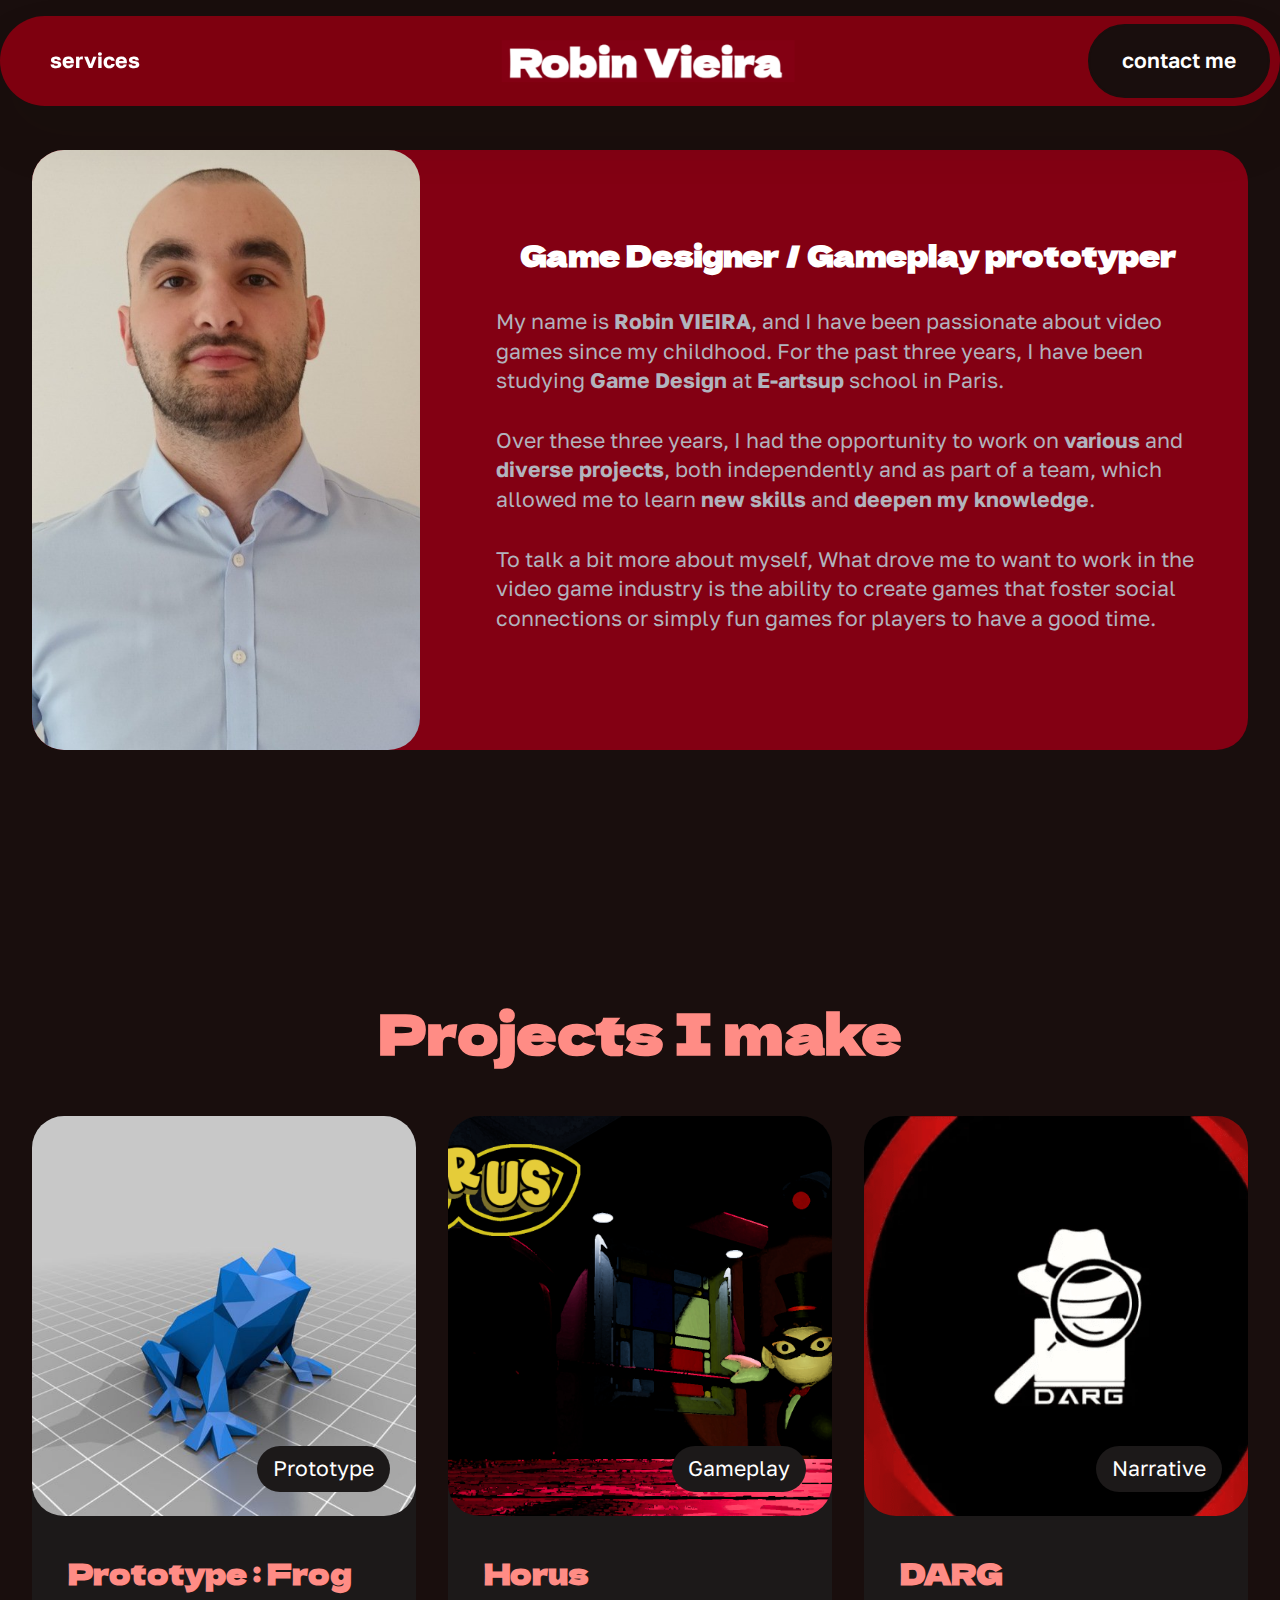
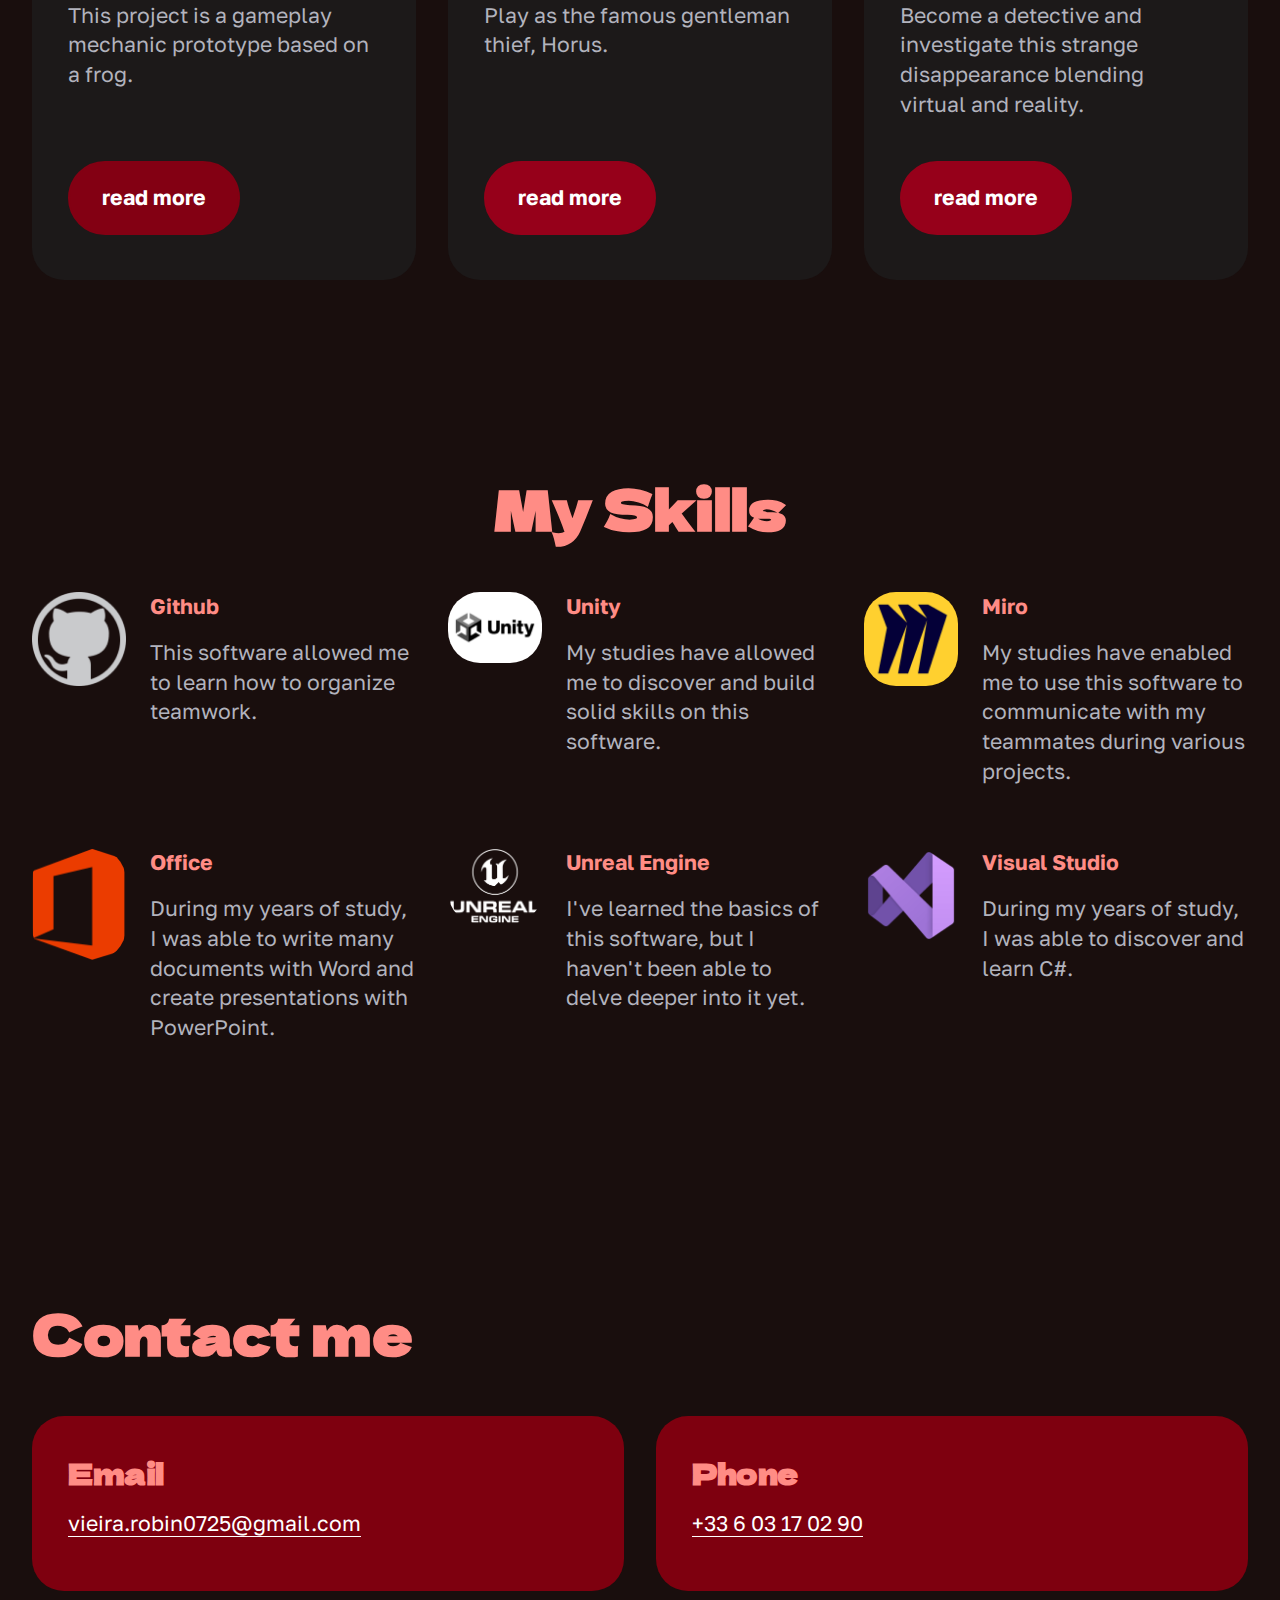
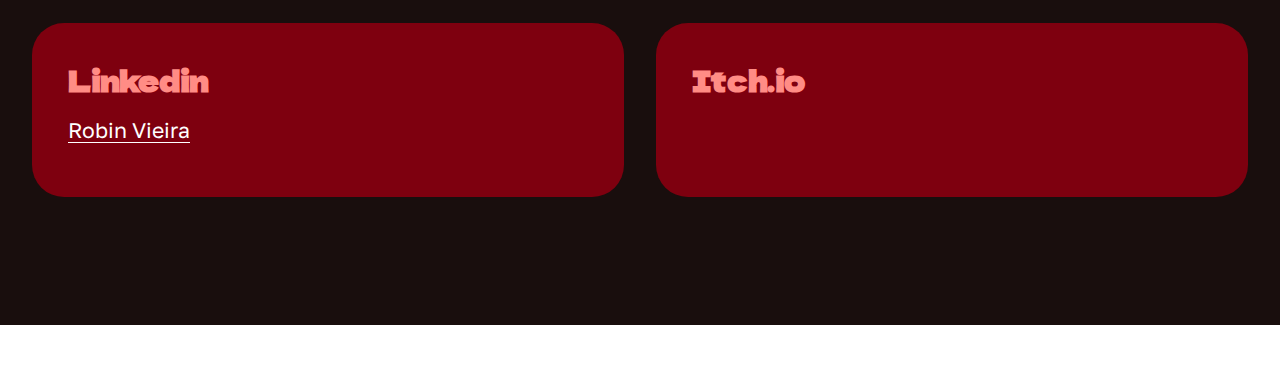
==== index.html @ d8c0b1c7 "PortFolio" ====
<!DOCTYPE html>
<html  >
<head>
  <!-- Site made with Mobirise Website Builder v5.9.17, https://mobirise.com -->
  <meta charset="UTF-8">
  <meta http-equiv="X-UA-Compatible" content="IE=edge">
  <meta name="generator" content="Mobirise v5.9.17, mobirise.com">
  <meta name="viewport" content="width=device-width, initial-scale=1, minimum-scale=1">
  <link rel="shortcut icon" href="assets/images/image-380x54.png" type="image/x-icon">
  <meta name="description" content="">
  
  
  <title>Home</title>
  <link rel="stylesheet" href="assets/web/assets/mobirise-icons2/mobirise2.css">
  <link rel="stylesheet" href="assets/bootstrap/css/bootstrap.min.css">
  <link rel="stylesheet" href="assets/bootstrap/css/bootstrap-grid.min.css">
  <link rel="stylesheet" href="assets/bootstrap/css/bootstrap-reboot.min.css">
  <link rel="stylesheet" href="assets/dropdown/css/style.css">
  <link rel="stylesheet" href="assets/theme/css/style.css">
  <link rel="preload" href="https://fonts.googleapis.com/css?family=Dela+Gothic+One:400&display=swap" as="style" onload="this.onload=null;this.rel='stylesheet'">
  <noscript><link rel="stylesheet" href="https://fonts.googleapis.com/css?family=Dela+Gothic+One:400&display=swap"></noscript>
  <link rel="preload" href="https://fonts.googleapis.com/css?family=Golos+Text:400,500,600,700,800,900&display=swap" as="style" onload="this.onload=null;this.rel='stylesheet'">
  <noscript><link rel="stylesheet" href="https://fonts.googleapis.com/css?family=Golos+Text:400,500,600,700,800,900&display=swap"></noscript>
  <link rel="preload" as="style" href="assets/mobirise/css/mbr-additional.css?v=fHDubd"><link rel="stylesheet" href="assets/mobirise/css/mbr-additional.css?v=fHDubd" type="text/css">

  
  
  
</head>
<body>
  
  <section data-bs-version="5.1" class="menu menu3 cid-tHeG7yune1" once="menu" id="menu03-2">
	

	<nav class="navbar navbar-dropdown navbar-fixed-top navbar-expand-lg">
		<div class="container">
			<div class="navbar-brand">
				<span class="navbar-logo">
					<a href="#">
						<img src="assets/images/image-380x54.png" alt="Mobirise Website Builder" style="height: 2.6rem;">
					</a>
				</span>
				
			</div>
			<button class="navbar-toggler" type="button" data-toggle="collapse" data-bs-toggle="collapse" data-target="#navbarSupportedContent" data-bs-target="#navbarSupportedContent" aria-controls="navbarNavAltMarkup" aria-expanded="false" aria-label="Toggle navigation">
				<div class="hamburger">
					<span></span>
					<span></span>
					<span></span>
					<span></span>
				</div>
			</button>
			<div class="collapse navbar-collapse" id="navbarSupportedContent">
				<ul class="navbar-nav nav-dropdown" data-app-modern-menu="true"><li class="nav-item">
						<a class="nav-link link show text-primary display-4" href="index.html#features01-0" aria-expanded="false"><strong>services</strong></a>
					</li></ul>
				
				<div class="navbar-buttons mbr-section-btn"><a class="btn btn-success display-4" href="index.html#contacts01-5">contact me</a></div>
			</div>
		</div>
	</nav>
</section>

<section data-bs-version="5.1" class="article05 cid-tIsj2q7oBw mbr-fullscreen" id="article05-1">
  

  
  

  <div class="container-fluid">
    <div class="row justify-content-center align-items-center">
      <div class="col-12">
        <div class="card-wrapper">
          <div class="row">
            <div class="col-12 col-md-12 col-lg-4 image-wrapper">
              <img class="w-100" src="assets/images/1682615496988.jpg" alt="Mobirise Website Builder">
            </div>
            <div class="col-12 col-lg col-md-12">
              <div class="text-wrapper align-left">
                <h1 class="mbr-section-title mbr-fonts-style mb-4 display-5"><strong>Game Designer / Gameplay prototyper</strong><br></h1>
                <p class="mbr-text mbr-fonts-style mb-4 display-7">My name is <strong>Robin VIEIRA</strong>, and I have been passionate about video games since my childhood. For the past three years, I have been studying <strong>Game Design</strong> at <strong>E-artsup</strong> school in Paris.<br><br>Over these three years, I had the opportunity to work on <strong>various</strong> and <strong>diverse projects</strong>, both independently and as part of a team, which allowed me to learn <strong>new skills</strong> and <strong>deepen my knowledge</strong>.<br><br>To talk a bit more about myself, What drove me to want to work in the video game industry is the ability to create games that foster social connections or simply fun games for players to have a good time.<br></p>
                
              </div>
            </div>
          </div>
        </div>
      </div>
    </div>
  </div>
</section>

<section data-bs-version="5.1" class="features1 cid-tIsi3HZcCy" id="features01-0">
  

  
  
  <div class="container-fluid">
    <div class="row justify-content-center mb-5">
      <div class="col-12">
        <h3 class="mbr-section-title mbr-fonts-style align-center mb-0 display-2"><strong>Projects I make</strong></h3>
        
      </div>
    </div>
    <div class="row justify-content-center">
      <div class="col-sm-6 col-md-12 mb-3 mb-lg-0 col-lg-4">
        <div class="card-wrap card1">
          <div class="image-wrap">
            <img src="assets/images/4f19ac04771ecd7234a8099c7e7c4921.jpg" alt="Mobirise Website Builder">
            <div class="social-row display-7">
              <div class="soc-item tag1">
                <span class="tag1 mbr-fonts-style display-7">
                  Prototype</span>
              </div>
            </div>
          </div>
          <div class="content-wrap">
            <h5 class="mbr-card-title card-title1 mbr-fonts-style align-left mb-2 display-5"><strong>Prototype : Frog</strong></h5>
            
            <p class="card-text1 mbr-fonts-style align-left mb-3 display-7">This project is a gameplay mechanic prototype based on a frog.</p>
            <div class="mbr-section-btn align-left content-footer"><a class="btn article-btn btn-warning display-7" href="page2.html"><strong>read more</strong></a></div>
          </div>
        </div>
      </div>

      <div class="col-sm-6 col-md-12 mb-3 mb-lg-0 col-lg-4">
        <div class="card-wrap card2">
          <div class="image-wrap">
            <img src="assets/images/menu-final.png" alt="Mobirise Website Builder">
            <div class="social-row display-7">
              <div class="soc-item tag2">
                <span class="tag2 mbr-fonts-style display-7">
                  Gameplay</span>
              </div>
            </div>
          </div>
          <div class="content-wrap">
            <h5 class="mbr-card-title card-title2 mbr-fonts-style align-left mb-2 display-5"><strong>Horus</strong></h5>
            
            <p class="card-text2 mbr-fonts-style align-left mb-3 display-7">Play as the famous gentleman thief, Horus.<br>
            </p>
            <div class="mbr-section-btn btn-section align-left content-footer"><a class="btn article-btn btn-secondary display-7" href="page1.html"><strong>read more</strong></a></div>
          </div>
        </div>
      </div>
      <div class="col-sm-6 col-md-12 mb-3 mb-lg-0 col-lg-4">
        <div class="card-wrap card3">
          <div class="image-wrap">
            <img src="assets/images/image-2024-03-5.png" alt="Mobirise Website Builder">
            <div class="social-row display-7">
              <div class="soc-item tag3">
                <span class="tag3 mbr-fonts-style display-7">Narrative</span>
              </div>
            </div>
          </div>
          <div class="content-wrap">
            <h5 class="mbr-card-title card-title3 mbr-fonts-style align-left mb-2 display-5"><strong>DARG</strong></h5>
            
            <p class="card-text3 mbr-fonts-style align-left mb-3 display-7">Become a detective and investigate this strange disappearance blending virtual and reality.</p>
            <div class="mbr-section-btn btn-section align-left content-footer"><a class="btn article-btn btn-secondary display-7" href="page3.html"><strong>read more</strong></a></div>
          </div>
        </div>
      </div>

      
    </div>
  </div>
</section>

<section data-bs-version="5.1" class="features15 cid-u9IUnxAexH" id="features015-h">
	

	
	
	<div class="container">
		<div class="row justify-content-center">
			<div class="col-12 content-head">
				<div class="mbr-section-head mb-5">
					<h4 class="mbr-section-title mbr-fonts-style align-center mb-0 display-2">
						<strong>My Skills</strong></h4>
					
				</div>
			</div>
		</div>
		<div class="row">
			<div class="item features-without-image col-12 col-lg-4 active">
				<div class="item-wrapper">
					<div class="img-wrapper">
						<img src="assets/images/pngimg.com-github-png63-192x192.png" alt="Mobirise Website Builder" data-bs-slide-to="7" data-slide-to="7">
					</div>
					<div class="card-box">
						<h4 class="card-title mbr-fonts-style mb-0 display-7">
							<strong>Github</strong></h4>
						<h5 class="card-text mbr-fonts-style mt-3 display-7">This software allowed me to learn how to organize teamwork.<div>
</div><div>
</div><div>
</div><div>
</div><div>
</div><div><br></div></h5>
					</div>
				</div>
			</div><div class="item features-without-image col-12 col-lg-4">
				<div class="item-wrapper">
					<div class="img-wrapper">
						<img src="assets/images/unity-new-20212110-192x144.jpg" alt="Mobirise Website Builder" data-slide-to="0" data-bs-slide-to="0">
					</div>
					<div class="card-box">
						<h4 class="card-title mbr-fonts-style mb-0 display-7">
							<strong>Unity</strong></h4>
						<h5 class="card-text mbr-fonts-style mt-3 display-7">
							<div>My studies have allowed me to discover and build solid skills on this software.</div>
						</h5>
					</div>
				</div>
			</div>
			<div class="item features-without-image col-12 col-lg-4">
				<div class="item-wrapper">
					<div class="img-wrapper">
						<img src="assets/images/png-transparent-miro-hd-logo-thumbnail-192x192.png" alt="Mobirise Website Builder" data-slide-to="1" data-bs-slide-to="1">
					</div>
					<div class="card-box">
						<h4 class="card-title mbr-fonts-style mb-0 display-7">
							<strong>Miro</strong></h4>
						<h5 class="card-text mbr-fonts-style mt-3 display-7">My studies have enabled me to use this software to communicate with my teammates during various projects.<div>
</div><div>
</div><div>
</div><div>
</div><div>
</div><div><br></div></h5>
					</div>
				</div>
			</div>
			<div class="item features-without-image col-12 col-lg-4">
				<div class="item-wrapper">
					<div class="img-wrapper">
						<img src="assets/images/microsoft-office-logo-20132019-192x228.png" alt="Mobirise Website Builder" data-bs-slide-to="2" data-slide-to="2">
					</div>
					<div class="card-box">
						<h4 class="card-title mbr-fonts-style mb-0 display-7"><strong>Office</strong></h4>
						<h5 class="card-text mbr-fonts-style mt-3 display-7">During my years of study, I was able to write many documents with Word and create presentations with PowerPoint.<div>
</div><div>
</div><div>
</div><div>
</div><div>
</div><div><br></div></h5>
					</div>
				</div>
			</div>
			<div class="item features-without-image col-12 col-lg-4">
				<div class="item-wrapper">
					<div class="img-wrapper">
						<img src="assets/images/ue-logo-stacked-unreal-engine-w-677x545-fac11de0943f-192x155.png" alt="Mobirise Website Builder" data-slide-to="3" data-bs-slide-to="3">
					</div>
					<div class="card-box">
						<h4 class="card-title mbr-fonts-style mb-0 display-7">
							<strong>Unreal Engine</strong></h4>
						<h5 class="card-text mbr-fonts-style mt-3 display-7">I've learned the basics of this software, but I haven't been able to delve deeper into it yet.<div>
</div><div>
</div><div>
</div><div>
</div><div>
</div><div><br></div></h5>
					</div>
				</div>
			</div>
			
			

			<div class="item features-without-image col-12 col-lg-4">
				<div class="item-wrapper">
					<div class="img-wrapper">
						<img src="assets/images/visual-studio-icon-2022.svg-192x192.png" alt="Mobirise Website Builder" data-bs-slide-to="5" data-slide-to="5">
					</div>
					<div class="card-box">
						<h4 class="card-title mbr-fonts-style mb-0 display-7">
							<strong>Visual Studio</strong></h4>
						<h5 class="card-text mbr-fonts-style mt-3 display-7">During my years of study, I was able to discover and learn C#.<div>
</div><div>
</div><div>
</div><div>
</div><div>
</div><div><br></div></h5>
					</div>
				</div>
			</div>
			
			
		</div>
	</div>
</section>

<section data-bs-version="5.1" class="contacts01 cid-tIsl0U2P9c" id="contacts01-5">
    

    
    
    <div class="container">
        <div class="mbr-section-head mb-5">
            <h3 class="mbr-section-title mbr-fonts-style align-center mb-0 display-2"><strong>Contact me&nbsp;</strong></h3>
            
        </div>
        <div class="row">
            <div class="item features-without-image col-12 col-md-6 active">
                <div class="item-wrapper">
                    <div class="text-wrapper">
                        <h6 class="card-title mbr-fonts-style mb-3 display-5">
                            <strong>Email</strong>
                        </h6>
                        <p class="mbr-text mbr-fonts-style display-7"><a href="mailto:vieira.robin0725@gmail.com" class="text-primary">vieira.robin0725@gmail.com</a></p>
                    </div>
                </div>
            </div><div class="item features-without-image col-12 col-md-6">
                <div class="item-wrapper">
                    <div class="text-wrapper">
                        <h6 class="card-title mbr-fonts-style mb-3 display-5">
                            <strong>Phone</strong>
                        </h6>
                        <p class="mbr-text mbr-fonts-style display-7"><a href="tel:+33603170290" class="text-primary">+33 6 03 17 02 90</a></p>
                    </div>
                </div>
            </div>
            
            <div class="item features-without-image col-12 col-md-6">
                <div class="item-wrapper">
                    <div class="text-wrapper">
                        <h6 class="card-title mbr-fonts-style mb-3 display-5"><strong>Linkedin</strong></h6>
                        <p class="mbr-text mbr-fonts-style display-7"><a href="https://www.linkedin.com/in/robin-vieira-a2a3b5274/" class="text-primary" target="_blank">Robin Vieira</a></p>
                    </div>
                </div>
            </div>
            <div class="item features-without-image col-12 col-md-6">
                <div class="item-wrapper">
                    <div class="text-wrapper">
                        <h6 class="card-title mbr-fonts-style mb-3 display-5">
                            <strong>Itch.io</strong></h6>
                        <p class="mbr-text mbr-fonts-style display-7"></p>
                    </div>
                </div>
            </div>
        </div>
    </div>
</section><section class="display-7" style="padding: 0;align-items: center;justify-content: center;flex-wrap: wrap;    align-content: center;display: flex;position: relative;height: 4rem;"><a href="https://mobiri.se/3183022" style="flex: 1 1;height: 4rem;position: absolute;width: 100%;z-index: 1;"><img alt="" style="height: 4rem;" src="[data-uri]"></a><p style="margin: 0;text-align: center;" class="display-7">&#8204;</p><a style="z-index:1" href="https://mobirise.com/builder/ai-website-builder.html">AI Website Software</a></section><script src="assets/bootstrap/js/bootstrap.bundle.min.js"></script>  <script src="assets/smoothscroll/smooth-scroll.js"></script>  <script src="assets/ytplayer/index.js"></script>  <script src="assets/dropdown/js/navbar-dropdown.js"></script>  <script src="assets/theme/js/script.js"></script>  
  
  
</body>
</html>
---- assets/web/assets/mobirise-icons2/mobirise2.css ----
@font-face {
  font-family: 'Moririse2';
  font-display: swap;
  src:  url('mobirise2.eot?f2bix4');
  src:  url('mobirise2.eot?f2bix4#iefix') format('embedded-opentype'),
    url('mobirise2.ttf?f2bix4') format('truetype'),
    url('mobirise2.woff?f2bix4') format('woff'),
    url('mobirise2.svg?f2bix4#mobirise2') format('svg');
  font-weight: normal;
  font-style: normal;
}

[class^="mobi-"], [class*=" mobi-"] {
  /* use !important to prevent issues with browser extensions that change fonts */
  font-family: 'Moririse2' !important;
  speak: none;
  font-style: normal;
  font-weight: normal;
  font-variant: normal;
  text-transform: none;
  line-height: 1;

  /* Better Font Rendering =========== */
  -webkit-font-smoothing: antialiased;
  -moz-osx-font-smoothing: grayscale;
}

.mobi-mbri-add-submenu:before {
  content: "\e900";
}
.mobi-mbri-alert:before {
  content: "\e901";
}
.mobi-mbri-align-center:before {
  content: "\e902";
}
.mobi-mbri-align-justify:before {
  content: "\e903";
}
.mobi-mbri-align-left:before {
  content: "\e904";
}
.mobi-mbri-align-right:before {
  content: "\e905";
}
.mobi-mbri-android:before {
  content: "\e906";
}
.mobi-mbri-apple:before {
  content: "\e907";
}
.mobi-mbri-arrow-down:before {
  content: "\e908";
}
.mobi-mbri-arrow-next:before {
  content: "\e909";
}
.mobi-mbri-arrow-prev:before {
  content: "\e90a";
}
.mobi-mbri-arrow-up:before {
  content: "\e90b";
}
.mobi-mbri-bold:before {
  content: "\e90c";
}
.mobi-mbri-bookmark:before {
  content: "\e90d";
}
.mobi-mbri-bootstrap:before {
  content: "\e90e";
}
.mobi-mbri-briefcase:before {
  content: "\e90f";
}
.mobi-mbri-browse:before {
  content: "\e910";
}
.mobi-mbri-bulleted-list:before {
  content: "\e911";
}
.mobi-mbri-calendar:before {
  content: "\e912";
}
.mobi-mbri-camera:before {
  content: "\e913";
}
.mobi-mbri-cart-add:before {
  content: "\e914";
}
.mobi-mbri-cart-full:before {
  content: "\e915";
}
.mobi-mbri-cash:before {
  content: "\e916";
}
.mobi-mbri-change-style:before {
  content: "\e917";
}
.mobi-mbri-chat:before {
  content: "\e918";
}
.mobi-mbri-clock:before {
  content: "\e919";
}
.mobi-mbri-close:before {
  content: "\e91a";
}
.mobi-mbri-cloud:before {
  content: "\e91b";
}
.mobi-mbri-code:before {
  content: "\e91c";
}
.mobi-mbri-contact-form:before {
  content: "\e91d";
}
.mobi-mbri-credit-card:before {
  content: "\e91e";
}
.mobi-mbri-cursor-click:before {
  content: "\e91f";
}
.mobi-mbri-cust-feedback:before {
  content: "\e920";
}
.mobi-mbri-database:before {
  content: "\e921";
}
.mobi-mbri-delivery:before {
  content: "\e922";
}
.mobi-mbri-desktop:before {
  content: "\e923";
}
.mobi-mbri-devices:before {
  content: "\e924";
}
.mobi-mbri-down:before {
  content: "\e925";
}
.mobi-mbri-download-2:before {
  content: "\e926";
}
.mobi-mbri-download:before {
  content: "\e927";
}
.mobi-mbri-drag-n-drop-2:before {
  content: "\e928";
}
.mobi-mbri-drag-n-drop:before {
  content: "\e929";
}
.mobi-mbri-edit-2:before {
  content: "\e92a";
}
.mobi-mbri-edit:before {
  content: "\e92b";
}
.mobi-mbri-error:before {
  content: "\e92c";
}
.mobi-mbri-extension:before {
  content: "\e92d";
}
.mobi-mbri-features:before {
  content: "\e92e";
}
.mobi-mbri-file:before {
  content: "\e92f";
}
.mobi-mbri-flag:before {
  content: "\e930";
}
.mobi-mbri-folder:before {
  content: "\e931";
}
.mobi-mbri-gift:before {
  content: "\e932";
}
.mobi-mbri-github:before {
  content: "\e933";
}
.mobi-mbri-globe-2:before {
  content: "\e934";
}
.mobi-mbri-globe:before {
  content: "\e935";
}
.mobi-mbri-growing-chart:before {
  content: "\e936";
}
.mobi-mbri-hearth:before {
  content: "\e937";
}
.mobi-mbri-help:before {
  content: "\e938";
}
.mobi-mbri-home:before {
  content: "\e939";
}
.mobi-mbri-hot-cup:before {
  content: "\e93a";
}
.mobi-mbri-idea:before {
  content: "\e93b";
}
.mobi-mbri-image-gallery:before {
  content: "\e93c";
}
.mobi-mbri-image-slider:before {
  content: "\e93d";
}
.mobi-mbri-info:before {
  content: "\e93e";
}
.mobi-mbri-italic:before {
  content: "\e93f";
}
.mobi-mbri-key:before {
  content: "\e940";
}
.mobi-mbri-laptop:before {
  content: "\e941";
}
.mobi-mbri-layers:before {
  content: "\e942";
}
.mobi-mbri-left-right:before {
  content: "\e943";
}
.mobi-mbri-left:before {
  content: "\e944";
}
.mobi-mbri-letter:before {
  content: "\e945";
}
.mobi-mbri-like:before {
  content: "\e946";
}
.mobi-mbri-link:before {
  content: "\e947";
}
.mobi-mbri-lock:before {
  content: "\e948";
}
.mobi-mbri-login:before {
  content: "\e949";
}
.mobi-mbri-logout:before {
  content: "\e94a";
}
.mobi-mbri-magic-stick:before {
  content: "\e94b";
}
.mobi-mbri-map-pin:before {
  content: "\e94c";
}
.mobi-mbri-menu:before {
  content: "\e94d";
}
.mobi-mbri-mobile-2:before {
  content: "\e94e";
}
.mobi-mbri-mobile-horizontal:before {
  content: "\e94f";
}
.mobi-mbri-mobile:before {
  content: "\e950";
}
.mobi-mbri-mobirise:before {
  content: "\e951";
}
.mobi-mbri-more-horizontal:before {
  content: "\e952";
}
.mobi-mbri-more-vertical:before {
  content: "\e953";
}
.mobi-mbri-music:before {
  content: "\e954";
}
.mobi-mbri-new-file:before {
  content: "\e955";
}
.mobi-mbri-numbered-list:before {
  content: "\e956";
}
.mobi-mbri-opened-folder:before {
  content: "\e957";
}
.mobi-mbri-pages:before {
  content: "\e958";
}
.mobi-mbri-paper-plane:before {
  content: "\e959";
}
.mobi-mbri-paperclip:before {
  content: "\e95a";
}
.mobi-mbri-phone:before {
  content: "\e95b";
}
.mobi-mbri-photo:before {
  content: "\e95c";
}
.mobi-mbri-photos:before {
  content: "\e95d";
}
.mobi-mbri-pin:before {
  content: "\e95e";
}
.mobi-mbri-play:before {
  content: "\e95f";
}
.mobi-mbri-plus:before {
  content: "\e960";
}
.mobi-mbri-preview:before {
  content: "\e961";
}
.mobi-mbri-print:before {
  content: "\e962";
}
.mobi-mbri-protect:before {
  content: "\e963";
}
.mobi-mbri-question:before {
  content: "\e964";
}
.mobi-mbri-quote-left:before {
  content: "\e965";
}
.mobi-mbri-quote-right:before {
  content: "\e966";
}
.mobi-mbri-redo:before {
  content: "\e967";
}
.mobi-mbri-refresh:before {
  content: "\e968";
}
.mobi-mbri-responsive-2:before {
  content: "\e969";
}
.mobi-mbri-responsive:before {
  content: "\e96a";
}
.mobi-mbri-right:before {
  content: "\e96b";
}
.mobi-mbri-rocket:before {
  content: "\e96c";
}
.mobi-mbri-sad-face:before {
  content: "\e96d";
}
.mobi-mbri-sale:before {
  content: "\e96e";
}
.mobi-mbri-save:before {
  content: "\e96f";
}
.mobi-mbri-search:before {
  content: "\e970";
}
.mobi-mbri-setting-2:before {
  content: "\e971";
}
.mobi-mbri-setting-3:before {
  content: "\e972";
}
.mobi-mbri-setting:before {
  content: "\e973";
}
.mobi-mbri-share:before {
  content: "\e974";
}
.mobi-mbri-shopping-bag:before {
  content: "\e975";
}
.mobi-mbri-shopping-basket:before {
  content: "\e976";
}
.mobi-mbri-shopping-cart:before {
  content: "\e977";
}
.mobi-mbri-sites:before {
  content: "\e978";
}
.mobi-mbri-smile-face:before {
  content: "\e979";
}
.mobi-mbri-speed:before {
  content: "\e97a";
}
.mobi-mbri-star:before {
  content: "\e97b";
}
.mobi-mbri-success:before {
  content: "\e97c";
}
.mobi-mbri-sun:before {
  content: "\e97d";
}
.mobi-mbri-sun2:before {
  content: "\e97e";
}
.mobi-mbri-tablet-vertical:before {
  content: "\e97f";
}
.mobi-mbri-tablet:before {
  content: "\e980";
}
.mobi-mbri-target:before {
  content: "\e981";
}
.mobi-mbri-timer:before {
  content: "\e982";
}
.mobi-mbri-to-ftp:before {
  content: "\e983";
}
.mobi-mbri-to-local-drive:before {
  content: "\e984";
}
.mobi-mbri-touch-swipe:before {
  content: "\e985";
}
.mobi-mbri-touch:before {
  content: "\e986";
}
.mobi-mbri-trash:before {
  content: "\e987";
}
.mobi-mbri-underline:before {
  content: "\e988";
}
.mobi-mbri-undo:before {
  content: "\e989";
}
.mobi-mbri-unlink:before {
  content: "\e98a";
}
.mobi-mbri-unlock:before {
  content: "\e98b";
}
.mobi-mbri-up-down:before {
  content: "\e98c";
}
.mobi-mbri-up:before {
  content: "\e98d";
}
.mobi-mbri-update:before {
  content: "\e98e";
}
.mobi-mbri-upload-2:before {
  content: "\e98f";
}
.mobi-mbri-upload:before {
  content: "\e990";
}
.mobi-mbri-user-2:before {
  content: "\e991";
}
.mobi-mbri-user:before {
  content: "\e992";
}
.mobi-mbri-users:before {
  content: "\e993";
}
.mobi-mbri-video-play:before {
  content: "\e994";
}
.mobi-mbri-video:before {
  content: "\e995";
}
.mobi-mbri-watch:before {
  content: "\e996";
}
.mobi-mbri-website-theme-2:before {
  content: "\e997";
}
.mobi-mbri-website-theme:before {
  content: "\e998";
}
.mobi-mbri-wifi:before {
  content: "\e999";
}
.mobi-mbri-windows:before {
  content: "\e99a";
}
.mobi-mbri-zoom-in:before {
  content: "\e99b";
}
.mobi-mbri-zoom-out:before {
  content: "\e99c";
}
---- assets/dropdown/css/style.css ----
.navbar-dropdown {
  left: 0;
  padding: 0;
  position: absolute;
  right: 0;
  top: 0;
  transition: all 0.45s ease;
  z-index: 1030;
  background: #282828; }
  .navbar-dropdown .navbar-logo {
    margin-right: 0.8rem;
    transition: margin 0.3s ease-in-out;
    vertical-align: middle; }
    .navbar-dropdown .navbar-logo img {
      height: 3.125rem;
      transition: all 0.3s ease-in-out; }
    .navbar-dropdown .navbar-logo.mbr-iconfont {
      font-size: 3.125rem;
      line-height: 3.125rem; }
  .navbar-dropdown .navbar-caption {
    font-weight: 700;
    white-space: normal;
    vertical-align: -4px;
    line-height: 3.125rem !important; }
    .navbar-dropdown .navbar-caption, .navbar-dropdown .navbar-caption:hover {
      color: inherit;
      text-decoration: none; }
  .navbar-dropdown .mbr-iconfont + .navbar-caption {
    vertical-align: -1px; }
  .navbar-dropdown.navbar-fixed-top {
    position: fixed; }
  .navbar-dropdown .navbar-brand span {
    vertical-align: -4px; }
  .navbar-dropdown.bg-color.transparent {
    background: none; }
  .navbar-dropdown.navbar-short .navbar-brand {
    padding: 0.625rem 0; }
    .navbar-dropdown.navbar-short .navbar-brand span {
      vertical-align: -1px; }
  .navbar-dropdown.navbar-short .navbar-caption {
    line-height: 2.375rem !important;
    vertical-align: -2px; }
  .navbar-dropdown.navbar-short .navbar-logo {
    margin-right: 0.5rem; }
    .navbar-dropdown.navbar-short .navbar-logo img {
      height: 2.375rem; }
    .navbar-dropdown.navbar-short .navbar-logo.mbr-iconfont {
      font-size: 2.375rem;
      line-height: 2.375rem; }
  .navbar-dropdown.navbar-short .mbr-table-cell {
    height: 3.625rem; }
  .navbar-dropdown .navbar-close {
    left: 0.6875rem;
    position: fixed;
    top: 0.75rem;
    z-index: 1000; }
  .navbar-dropdown .hamburger-icon {
    content: "";
    display: inline-block;
    vertical-align: middle;
    width: 16px;
    -webkit-box-shadow: 0 -6px 0 1px #282828,0 0 0 1px #282828,0 6px 0 1px #282828;
    -moz-box-shadow: 0 -6px 0 1px #282828,0 0 0 1px #282828,0 6px 0 1px #282828;
    box-shadow: 0 -6px 0 1px #282828,0 0 0 1px #282828,0 6px 0 1px #282828; }

.dropdown-menu .dropdown-toggle[data-toggle="dropdown-submenu"]::after {
  border-bottom: 0.35em solid transparent;
  border-left: 0.35em solid;
  border-right: 0;
  border-top: 0.35em solid transparent;
  margin-left: 0.3rem; }

.dropdown-menu .dropdown-item:focus {
  outline: 0; }

.nav-dropdown {
  font-size: 0.75rem;
  font-weight: 500;
  height: auto !important; }
  .nav-dropdown .nav-btn {
    padding-left: 1rem; }
  .nav-dropdown .link {
    margin: .667em 1.667em;
    font-weight: 500;
    padding: 0;
    transition: color .2s ease-in-out; }
    .nav-dropdown .link.dropdown-toggle {
      margin-right: 2.583em; }
      .nav-dropdown .link.dropdown-toggle::after {
        margin-left: .25rem;
        border-top: 0.35em solid;
        border-right: 0.35em solid transparent;
        border-left: 0.35em solid transparent;
        border-bottom: 0; }
      .nav-dropdown .link.dropdown-toggle[aria-expanded="true"] {
        margin: 0;
        padding: 0.667em 3.263em  0.667em 1.667em; }
  .nav-dropdown .link::after,
  .nav-dropdown .dropdown-item::after {
    color: inherit; }
  .nav-dropdown .btn {
    font-size: 0.75rem;
    font-weight: 700;
    letter-spacing: 0;
    margin-bottom: 0;
    padding-left: 1.25rem;
    padding-right: 1.25rem; }
  .nav-dropdown .dropdown-menu {
    border-radius: 0;
    border: 0;
    left: 0;
    margin: 0;
    padding-bottom: 1.25rem;
    padding-top: 1.25rem;
    position: relative; }
  .nav-dropdown .dropdown-submenu {
    margin-left: 0.125rem;
    top: 0; }
  .nav-dropdown .dropdown-item {
    font-weight: 500;
    line-height: 2;
    padding: 0.3846em 4.615em 0.3846em 1.5385em;
    position: relative;
    transition: color .2s ease-in-out, background-color .2s ease-in-out; }
    .nav-dropdown .dropdown-item::after {
      margin-top: -0.3077em;
      position: absolute;
      right: 1.1538em;
      top: 50%; }
    .nav-dropdown .dropdown-item:focus, .nav-dropdown .dropdown-item:hover {
      background: none; }

@media (max-width: 767px) {
  .nav-dropdown.navbar-toggleable-sm {
    bottom: 0;
    display: none;
    left: 0;
    overflow-x: hidden;
    position: fixed;
    top: 0;
    transform: translateX(-100%);
    -ms-transform: translateX(-100%);
    -webkit-transform: translateX(-100%);
    width: 18.75rem;
    z-index: 999; } }
.nav-dropdown.navbar-toggleable-xl {
  bottom: 0;
  display: none;
  left: 0;
  overflow-x: hidden;
  position: fixed;
  top: 0;
  transform: translateX(-100%);
  -ms-transform: translateX(-100%);
  -webkit-transform: translateX(-100%);
  width: 18.75rem;
  z-index: 999; }

.nav-dropdown-sm {
  display: block !important;
  overflow-x: hidden;
  overflow: auto;
  padding-top: 3.875rem; }
  .nav-dropdown-sm::after {
    content: "";
    display: block;
    height: 3rem;
    width: 100%; }
  .nav-dropdown-sm.collapse.in ~ .navbar-close {
    display: block !important; }
  .nav-dropdown-sm.collapsing, .nav-dropdown-sm.collapse.in {
    transform: translateX(0);
    -ms-transform: translateX(0);
    -webkit-transform: translateX(0);
    transition: all 0.25s ease-out;
    -webkit-transition: all 0.25s ease-out;
    background: #282828; }
  .nav-dropdown-sm.collapsing[aria-expanded="false"] {
    transform: translateX(-100%);
    -ms-transform: translateX(-100%);
    -webkit-transform: translateX(-100%); }
  .nav-dropdown-sm .nav-item {
    display: block;
    margin-left: 0 !important;
    padding-left: 0; }
  .nav-dropdown-sm .link,
  .nav-dropdown-sm .dropdown-item {
    border-top: 1px dotted rgba(255, 255, 255, 0.1);
    font-size: 0.8125rem;
    line-height: 1.6;
    margin: 0 !important;
    padding: 0.875rem 2.4rem 0.875rem 1.5625rem !important;
    position: relative;
    white-space: normal; }
    .nav-dropdown-sm .link:focus, .nav-dropdown-sm .link:hover,
    .nav-dropdown-sm .dropdown-item:focus,
    .nav-dropdown-sm .dropdown-item:hover {
      background: rgba(0, 0, 0, 0.2) !important;
      color: #c0a375; }
  .nav-dropdown-sm .nav-btn {
    position: relative;
    padding: 1.5625rem 1.5625rem 0 1.5625rem; }
    .nav-dropdown-sm .nav-btn::before {
      border-top: 1px dotted rgba(255, 255, 255, 0.1);
      content: "";
      left: 0;
      position: absolute;
      top: 0;
      width: 100%; }
    .nav-dropdown-sm .nav-btn + .nav-btn {
      padding-top: 0.625rem; }
      .nav-dropdown-sm .nav-btn + .nav-btn::before {
        display: none; }
  .nav-dropdown-sm .btn {
    padding: 0.625rem 0; }
  .nav-dropdown-sm .dropdown-toggle[data-toggle="dropdown-submenu"]::after {
    margin-left: .25rem;
    border-top: 0.35em solid;
    border-right: 0.35em solid transparent;
    border-left: 0.35em solid transparent;
    border-bottom: 0; }
  .nav-dropdown-sm .dropdown-toggle[data-toggle="dropdown-submenu"][aria-expanded="true"]::after {
    border-top: 0;
    border-right: 0.35em solid transparent;
    border-left: 0.35em solid transparent;
    border-bottom: 0.35em solid; }
  .nav-dropdown-sm .dropdown-menu {
    margin: 0;
    padding: 0;
    position: relative;
    top: 0;
    left: 0;
    width: 100%;
    border: 0;
    float: none;
    border-radius: 0;
    background: none; }
  .nav-dropdown-sm .dropdown-submenu {
    left: 100%;
    margin-left: 0.125rem;
    margin-top: -1.25rem;
    top: 0; }

.navbar-toggleable-sm .nav-dropdown .dropdown-menu {
  position: absolute; }

.navbar-toggleable-sm .nav-dropdown .dropdown-submenu {
  left: 100%;
  margin-left: 0.125rem;
  margin-top: -1.25rem;
  top: 0; }

.navbar-toggleable-sm.opened .nav-dropdown .dropdown-menu {
  position: relative; }

.navbar-toggleable-sm.opened .nav-dropdown .dropdown-submenu {
  left: 0;
  margin-left: 00rem;
  margin-top: 0rem;
  top: 0; }

.is-builder .nav-dropdown.collapsing {
  transition: none !important; }
---- assets/theme/css/style.css ----
@charset "UTF-8";
section {
  background-color: #ffffff;
}

body {
  font-style: normal;
  line-height: 1.5;
  font-weight: 400;
  color: #232323;
  position: relative;
}

button {
  background-color: transparent;
  border-color: transparent;
}

.embla__button,
.carousel-control {
  background-color: #edefea !important;
  opacity: 0.8 !important;
  color: #464845 !important;
  border-color: #edefea !important;
}

.carousel .close,
.modalWindow .close {
  background-color: #edefea !important;
  color: #464845 !important;
  border-color: #edefea !important;
  opacity: 0.8 !important;
}

.carousel .close:hover,
.modalWindow .close:hover {
  opacity: 1 !important;
}

.carousel-indicators li {
  background-color: #edefea !important;
  border: 2px solid #464845 !important;
}

.carousel-indicators li:hover,
.carousel-indicators li:active {
  opacity: 0.8 !important;
}

.embla__button:hover,
.carousel-control:hover {
  background-color: #edefea !important;
  opacity: 1 !important;
}

.modalWindow-video-container {
  height: 80%;
}

section,
.container,
.container-fluid {
  position: relative;
  word-wrap: break-word;
}

a.mbr-iconfont:hover {
  text-decoration: none;
}

.article .lead p,
.article .lead ul,
.article .lead ol,
.article .lead pre,
.article .lead blockquote {
  margin-bottom: 0;
}

a {
  font-style: normal;
  font-weight: 400;
  cursor: pointer;
}
a, a:hover {
  text-decoration: none;
}

.mbr-section-title {
  font-style: normal;
  line-height: 1.3;
}

.mbr-section-subtitle {
  line-height: 1.3;
}

.mbr-text {
  font-style: normal;
  line-height: 1.7;
}

h1,
h2,
h3,
h4,
h5,
h6,
.display-1,
.display-2,
.display-4,
.display-5,
.display-7,
span,
p,
a {
  line-height: 1;
  word-break: break-word;
  word-wrap: break-word;
  font-weight: 400;
}

b,
strong {
  font-weight: bold;
}

input:-webkit-autofill, input:-webkit-autofill:hover, input:-webkit-autofill:focus, input:-webkit-autofill:active {
  transition-delay: 9999s;
  -webkit-transition-property: background-color, color;
  transition-property: background-color, color;
}

textarea[type=hidden] {
  display: none;
}

section {
  background-position: 50% 50%;
  background-repeat: no-repeat;
  background-size: cover;
}
section .mbr-background-video,
section .mbr-background-video-preview {
  position: absolute;
  bottom: 0;
  left: 0;
  right: 0;
  top: 0;
}

.hidden {
  visibility: hidden;
}

.mbr-z-index20 {
  z-index: 20;
}

/*! Base colors */
.mbr-white {
  color: #ffffff;
}

.mbr-black {
  color: #111111;
}

.mbr-bg-white {
  background-color: #ffffff;
}

.mbr-bg-black {
  background-color: #000000;
}

/*! Text-aligns */
.align-left {
  text-align: left;
}

.align-center {
  text-align: center;
}

.align-right {
  text-align: right;
}

/*! Font-weight  */
.mbr-light {
  font-weight: 300;
}

.mbr-regular {
  font-weight: 400;
}

.mbr-semibold {
  font-weight: 500;
}

.mbr-bold {
  font-weight: 700;
}

/*! Media  */
.media-content {
  flex-basis: 100%;
}

.media-container-row {
  display: flex;
  flex-direction: row;
  flex-wrap: wrap;
  justify-content: center;
  align-content: center;
  align-items: start;
}
.media-container-row .media-size-item {
  width: 400px;
}

.media-container-column {
  display: flex;
  flex-direction: column;
  flex-wrap: wrap;
  justify-content: center;
  align-content: center;
  align-items: stretch;
}
.media-container-column > * {
  width: 100%;
}

@media (min-width: 992px) {
  .media-container-row {
    flex-wrap: nowrap;
  }
}
figure {
  margin-bottom: 0;
  overflow: hidden;
}

figure[mbr-media-size] {
  transition: width 0.1s;
}

img,
iframe {
  display: block;
  width: 100%;
}

.card {
  background-color: transparent;
  border: none;
}

.card-box {
  width: 100%;
}

.card-img {
  text-align: center;
  flex-shrink: 0;
  -webkit-flex-shrink: 0;
}

.media {
  max-width: 100%;
  margin: 0 auto;
}

.mbr-figure {
  align-self: center;
}

.media-container > div {
  max-width: 100%;
}

.mbr-figure img,
.card-img img {
  width: 100%;
}

@media (max-width: 991px) {
  .media-size-item {
    width: auto !important;
  }
  .media {
    width: auto;
  }
  .mbr-figure {
    width: 100% !important;
  }
}
/*! Buttons */
.mbr-section-btn {
  margin-left: -0.6rem;
  margin-right: -0.6rem;
  font-size: 0;
}

.btn {
  font-weight: 600;
  border-width: 1px;
  font-style: normal;
  margin: 0.6rem 0.6rem;
  white-space: normal;
  transition: all 0.2s ease-in-out;
  display: inline-flex;
  align-items: center;
  justify-content: center;
  word-break: break-word;
}

.btn-sm {
  font-weight: 600;
  letter-spacing: 0px;
  transition: all 0.3s ease-in-out;
}

.btn-md {
  font-weight: 600;
  letter-spacing: 0px;
  transition: all 0.3s ease-in-out;
}

.btn-lg {
  font-weight: 600;
  letter-spacing: 0px;
  transition: all 0.3s ease-in-out;
}

.btn-form {
  margin: 0;
}
.btn-form:hover {
  cursor: pointer;
}

nav .mbr-section-btn {
  margin-left: 0rem;
  margin-right: 0rem;
}

/*! Btn icon margin */
.btn .mbr-iconfont,
.btn.btn-sm .mbr-iconfont {
  order: 1;
  cursor: pointer;
  margin-left: 0.5rem;
  vertical-align: sub;
}

.btn.btn-md .mbr-iconfont,
.btn.btn-md .mbr-iconfont {
  margin-left: 0.8rem;
}

.mbr-regular {
  font-weight: 400;
}

.mbr-semibold {
  font-weight: 500;
}

.mbr-bold {
  font-weight: 700;
}

[type=submit] {
  -webkit-appearance: none;
}

/*! Full-screen */
.mbr-fullscreen .mbr-overlay {
  min-height: 100vh;
}

.mbr-fullscreen {
  display: flex;
  display: -moz-flex;
  display: -ms-flex;
  display: -o-flex;
  align-items: center;
  min-height: 100vh;
  padding-top: 3rem;
  padding-bottom: 3rem;
}

/*! Map */
.map {
  height: 25rem;
  position: relative;
}
.map iframe {
  width: 100%;
  height: 100%;
}

/*! Scroll to top arrow */
.mbr-arrow-up {
  bottom: 25px;
  right: 90px;
  position: fixed;
  text-align: right;
  z-index: 5000;
  color: #ffffff;
  font-size: 22px;
}

.mbr-arrow-up a {
  background: rgba(0, 0, 0, 0.2);
  border-radius: 50%;
  color: #fff;
  display: inline-block;
  height: 60px;
  width: 60px;
  border: 2px solid #fff;
  outline-style: none !important;
  position: relative;
  text-decoration: none;
  transition: all 0.3s ease-in-out;
  cursor: pointer;
  text-align: center;
}
.mbr-arrow-up a:hover {
  background-color: rgba(0, 0, 0, 0.4);
}
.mbr-arrow-up a i {
  line-height: 60px;
}

.mbr-arrow-up-icon {
  display: block;
  color: #fff;
}

.mbr-arrow-up-icon::before {
  content: "›";
  display: inline-block;
  font-family: serif;
  font-size: 22px;
  line-height: 1;
  font-style: normal;
  position: relative;
  top: 6px;
  left: -4px;
  transform: rotate(-90deg);
}

/*! Arrow Down */
.mbr-arrow {
  position: absolute;
  bottom: 45px;
  left: 50%;
  width: 60px;
  height: 60px;
  cursor: pointer;
  background-color: rgba(80, 80, 80, 0.5);
  border-radius: 50%;
  transform: translateX(-50%);
}
@media (max-width: 767px) {
  .mbr-arrow {
    display: none;
  }
}
.mbr-arrow > a {
  display: inline-block;
  text-decoration: none;
  outline-style: none;
  animation: arrowdown 1.7s ease-in-out infinite;
  color: #ffffff;
}
.mbr-arrow > a > i {
  position: absolute;
  top: -2px;
  left: 15px;
  font-size: 2rem;
}

#scrollToTop a i::before {
  content: "";
  position: absolute;
  display: block;
  border-bottom: 2.5px solid #fff;
  border-left: 2.5px solid #fff;
  width: 27.8%;
  height: 27.8%;
  left: 50%;
  top: 51%;
  transform: translateY(-30%) translateX(-50%) rotate(135deg);
}

@keyframes arrowdown {
  0% {
    transform: translateY(0px);
  }
  50% {
    transform: translateY(-5px);
  }
  100% {
    transform: translateY(0px);
  }
}
@media (max-width: 500px) {
  .mbr-arrow-up {
    left: 0;
    right: 0;
    text-align: center;
  }
}
/*Gradients animation*/
@keyframes gradient-animation {
  from {
    background-position: 0% 100%;
    animation-timing-function: ease-in-out;
  }
  to {
    background-position: 100% 0%;
    animation-timing-function: ease-in-out;
  }
}
.bg-gradient {
  background-size: 200% 200%;
  animation: gradient-animation 5s infinite alternate;
  -webkit-animation: gradient-animation 5s infinite alternate;
}

.menu .navbar-brand {
  display: -webkit-flex;
}
.menu .navbar-brand span {
  display: flex;
  display: -webkit-flex;
}
.menu .navbar-brand .navbar-caption-wrap {
  display: -webkit-flex;
}
.menu .navbar-brand .navbar-logo img {
  display: -webkit-flex;
  width: auto;
}
@media (min-width: 768px) and (max-width: 991px) {
  .menu .navbar-toggleable-sm .navbar-nav {
    display: -ms-flexbox;
  }
}
@media (max-width: 991px) {
  .menu .navbar-collapse {
    max-height: 93.5vh;
  }
  .menu .navbar-collapse.show {
    overflow: auto;
  }
}
@media (min-width: 992px) {
  .menu .navbar-nav.nav-dropdown {
    display: -webkit-flex;
  }
  .menu .navbar-toggleable-sm .navbar-collapse {
    display: -webkit-flex !important;
  }
  .menu .collapsed .navbar-collapse {
    max-height: 93.5vh;
  }
  .menu .collapsed .navbar-collapse.show {
    overflow: auto;
  }
}
@media (max-width: 767px) {
  .menu .navbar-collapse {
    max-height: 80vh;
  }
}

.nav-link .mbr-iconfont {
  margin-right: 0.5rem;
}

.navbar {
  display: -webkit-flex;
  -webkit-flex-wrap: wrap;
  -webkit-align-items: center;
  -webkit-justify-content: space-between;
}

.navbar-collapse {
  -webkit-flex-basis: 100%;
  -webkit-flex-grow: 1;
  -webkit-align-items: center;
}

.nav-dropdown .link {
  padding: 0.667em 1.667em !important;
  margin: 0 !important;
}

.nav {
  display: -webkit-flex;
  -webkit-flex-wrap: wrap;
}

.row {
  display: -webkit-flex;
  -webkit-flex-wrap: wrap;
}

.justify-content-center {
  -webkit-justify-content: center;
}

.form-inline {
  display: -webkit-flex;
}

.card-wrapper {
  -webkit-flex: 1;
}

.carousel-control {
  z-index: 10;
  display: -webkit-flex;
}

.carousel-controls {
  display: -webkit-flex;
}

.media {
  display: -webkit-flex;
}

.form-group:focus {
  outline: none;
}

.jq-selectbox__select {
  padding: 7px 0;
  position: relative;
}

.jq-selectbox__dropdown {
  overflow: hidden;
  border-radius: 10px;
  position: absolute;
  top: 100%;
  left: 0 !important;
  width: 100% !important;
}

.jq-selectbox__trigger-arrow {
  right: 0;
  transform: translateY(-50%);
}

.jq-selectbox li {
  padding: 1.07em 0.5em;
}

input[type=range] {
  padding-left: 0 !important;
  padding-right: 0 !important;
}

.modal-dialog,
.modal-content {
  height: 100%;
}

.modal-dialog .carousel-inner {
  height: calc(100vh - 1.75rem);
}
@media (max-width: 575px) {
  .modal-dialog .carousel-inner {
    height: calc(100vh - 1rem);
  }
}

.carousel-item {
  text-align: center;
}

.carousel-item img {
  margin: auto;
}

.navbar-toggler {
  align-self: flex-start;
  padding: 0.25rem 0.75rem;
  font-size: 1.25rem;
  line-height: 1;
  background: transparent;
  border: 1px solid transparent;
  border-radius: 0.25rem;
}

.navbar-toggler:focus,
.navbar-toggler:hover {
  text-decoration: none;
  box-shadow: none;
}

.navbar-toggler-icon {
  display: inline-block;
  width: 1.5em;
  height: 1.5em;
  vertical-align: middle;
  content: "";
  background: no-repeat center center;
  background-size: 100% 100%;
}

.navbar-toggler-left {
  position: absolute;
  left: 1rem;
}

.navbar-toggler-right {
  position: absolute;
  right: 1rem;
}

.card-img {
  width: auto;
}

.menu .navbar.collapsed:not(.beta-menu) {
  flex-direction: column;
}

.carousel-item.active,
.carousel-item-next,
.carousel-item-prev {
  display: flex;
}

.note-air-layout .dropup .dropdown-menu,
.note-air-layout .navbar-fixed-bottom .dropdown .dropdown-menu {
  bottom: initial !important;
}

html,
body {
  height: auto;
  min-height: 100vh;
}

.dropup .dropdown-toggle::after {
  display: none;
}

.form-asterisk {
  font-family: initial;
  position: absolute;
  top: -2px;
  font-weight: normal;
}

.form-control-label {
  position: relative;
  cursor: pointer;
  margin-bottom: 0.357em;
  padding: 0;
}

.alert {
  color: #ffffff;
  border-radius: 0;
  border: 0;
  font-size: 1.1rem;
  line-height: 1.5;
  margin-bottom: 1.875rem;
  padding: 1.25rem;
  position: relative;
  text-align: center;
}
.alert.alert-form::after {
  background-color: inherit;
  bottom: -7px;
  content: "";
  display: block;
  height: 14px;
  left: 50%;
  margin-left: -7px;
  position: absolute;
  transform: rotate(45deg);
  width: 14px;
}

.form-control {
  background-color: #ffffff;
  background-clip: border-box;
  color: #232323;
  line-height: 1rem !important;
  height: auto;
  padding: 1.2rem 2rem;
  transition: border-color 0.25s ease 0s;
  border: 1px solid transparent !important;
  border-radius: 4px;
  box-shadow: rgba(0, 0, 0, 0.07) 0px 1px 1px 0px, rgba(0, 0, 0, 0.07) 0px 1px 3px 0px, rgba(0, 0, 0, 0.03) 0px 0px 0px 1px;
}
.form-active .form-control:invalid {
  border-color: red;
}

.row > * {
  padding-right: 1rem;
  padding-left: 1rem;
}

form .row {
  margin-left: -0.6rem;
  margin-right: -0.6rem;
}
form .row [class*=col] {
  padding-left: 0.6rem;
  padding-right: 0.6rem;
}

form .mbr-section-btn {
  padding-left: 0.6rem;
  padding-right: 0.6rem;
}

form .form-check-input {
  margin-top: 0.5;
}

textarea.form-control {
  line-height: 1.5rem !important;
}

.form-group {
  margin-bottom: 1.2rem;
}

.form-control,
form .btn {
  min-height: 48px;
}

.gdpr-block label span.textGDPR input[name=gdpr] {
  top: 7px;
}

.form-control:focus {
  box-shadow: none;
}

:focus {
  outline: none;
}

.mbr-overlay {
  background-color: #000;
  bottom: 0;
  left: 0;
  opacity: 0.5;
  position: absolute;
  right: 0;
  top: 0;
  z-index: 0;
  pointer-events: none;
}

blockquote {
  font-style: italic;
  padding: 3rem;
  font-size: 1.09rem;
  position: relative;
  border-left: 3px solid;
}

ul,
ol,
pre,
blockquote {
  margin-bottom: 2.3125rem;
}

.mt-4 {
  margin-top: 2rem !important;
}

.mb-4 {
  margin-bottom: 2rem !important;
}

.container,
.container-fluid {
  padding-left: 16px;
  padding-right: 16px;
}

.row {
  margin-left: -16px;
  margin-right: -16px;
}
.row > [class*=col] {
  padding-left: 16px;
  padding-right: 16px;
}

@media (min-width: 992px) {
  .container-fluid {
    padding-left: 32px;
    padding-right: 32px;
  }
}
@media (max-width: 991px) {
  .mbr-container {
    padding-left: 16px;
    padding-right: 16px;
  }
}
.app-video-wrapper > img {
  opacity: 1;
}

.app-video-wrapper {
  background: transparent;
}

.item {
  position: relative;
}

.dropdown-menu .dropdown-menu {
  left: 100%;
}

.dropdown-item + .dropdown-menu {
  display: none;
}

.dropdown-item:hover + .dropdown-menu,
.dropdown-menu:hover {
  display: block;
}

@media (min-aspect-ratio: 16/9) {
  .mbr-video-foreground {
    height: 300% !important;
    top: -100% !important;
  }
}
@media (max-aspect-ratio: 16/9) {
  .mbr-video-foreground {
    width: 300% !important;
    left: -100% !important;
  }
}.engine {
	position: absolute;
	text-indent: -2400px;
	text-align: center;
	padding: 0;
	top: 0;
	left: -2400px;
}
---- assets/mobirise/css/mbr-additional.css ----
.btn {
  border-width: 2px;
}
img,
.card-wrap,
.card-wrapper,
.video-wrapper,
.mbr-figure iframe,
.google-map iframe,
.slide-content,
.plan,
.card,
.item-wrapper {
  border-radius: 2rem !important;
}
.video-wrapper {
  overflow: hidden;
}
body {
  font-family: Inter Tight;
}
.display-1 {
  font-family: 'Dela Gothic One', display;
  font-size: 5rem;
  line-height: 1;
}
.display-1 > .mbr-iconfont {
  font-size: 6.25rem;
}
.display-2 {
  font-family: 'Dela Gothic One', display;
  font-size: 4rem;
  line-height: 1;
}
.display-2 > .mbr-iconfont {
  font-size: 5rem;
}
.display-4 {
  font-family: 'Golos Text', sans-serif;
  font-size: 1.4rem;
  line-height: 1.5;
}
.display-4 > .mbr-iconfont {
  font-size: 1.75rem;
}
.display-5 {
  font-family: 'Dela Gothic One', display;
  font-size: 2rem;
  line-height: 1.5;
}
.display-5 > .mbr-iconfont {
  font-size: 2.5rem;
}
.display-7 {
  font-family: 'Golos Text', sans-serif;
  font-size: 1.4rem;
  line-height: 1.3;
}
.display-7 > .mbr-iconfont {
  font-size: 1.75rem;
}
/* ---- Fluid typography for mobile devices ---- */
/* 1.4 - font scale ratio ( bootstrap == 1.42857 ) */
/* 100vw - current viewport width */
/* (48 - 20)  48 == 48rem == 768px, 20 == 20rem == 320px(minimal supported viewport) */
/* 0.65 - min scale variable, may vary */
@media (max-width: 992px) {
  .display-1 {
    font-size: 4rem;
  }
}
@media (max-width: 768px) {
  .display-1 {
    font-size: 3.5rem;
    font-size: calc( 2.4rem + (5 - 2.4) * ((100vw - 20rem) / (48 - 20)));
    line-height: calc( 1.1 * (2.4rem + (5 - 2.4) * ((100vw - 20rem) / (48 - 20))));
  }
  .display-2 {
    font-size: 3.2rem;
    font-size: calc( 2.05rem + (4 - 2.05) * ((100vw - 20rem) / (48 - 20)));
    line-height: calc( 1.3 * (2.05rem + (4 - 2.05) * ((100vw - 20rem) / (48 - 20))));
  }
  .display-4 {
    font-size: 1.12rem;
    font-size: calc( 1.14rem + (1.4 - 1.14) * ((100vw - 20rem) / (48 - 20)));
    line-height: calc( 1.4 * (1.14rem + (1.4 - 1.14) * ((100vw - 20rem) / (48 - 20))));
  }
  .display-5 {
    font-size: 1.6rem;
    font-size: calc( 1.35rem + (2 - 1.35) * ((100vw - 20rem) / (48 - 20)));
    line-height: calc( 1.4 * (1.35rem + (2 - 1.35) * ((100vw - 20rem) / (48 - 20))));
  }
  .display-7 {
    font-size: 1.12rem;
    font-size: calc( 1.14rem + (1.4 - 1.14) * ((100vw - 20rem) / (48 - 20)));
    line-height: calc( 1.4 * (1.14rem + (1.4 - 1.14) * ((100vw - 20rem) / (48 - 20))));
  }
}
@media (min-width: 992px) and (max-width: 1400px) {
  .display-1 {
    font-size: 3.5rem;
    font-size: calc( 2.4rem + (5 - 2.4) * ((100vw - 62rem) / (87 - 62)));
    line-height: calc( 1.1 * (2.4rem + (5 - 2.4) * ((100vw - 62rem) / (87 - 62))));
  }
  .display-2 {
    font-size: 3.2rem;
    font-size: calc( 2.05rem + (4 - 2.05) * ((100vw - 62rem) / (87 - 62)));
    line-height: calc( 1.3 * (2.05rem + (4 - 2.05) * ((100vw - 62rem) / (87 - 62))));
  }
  .display-4 {
    font-size: 1.12rem;
    font-size: calc( 1.14rem + (1.4 - 1.14) * ((100vw - 62rem) / (87 - 62)));
    line-height: calc( 1.4 * (1.14rem + (1.4 - 1.14) * ((100vw - 62rem) / (87 - 62))));
  }
  .display-5 {
    font-size: 1.6rem;
    font-size: calc( 1.35rem + (2 - 1.35) * ((100vw - 62rem) / (87 - 62)));
    line-height: calc( 1.4 * (1.35rem + (2 - 1.35) * ((100vw - 62rem) / (87 - 62))));
  }
  .display-7 {
    font-size: 1.12rem;
    font-size: calc( 1.14rem + (1.4 - 1.14) * ((100vw - 62rem) / (87 - 62)));
    line-height: calc( 1.4 * (1.14rem + (1.4 - 1.14) * ((100vw - 62rem) / (87 - 62))));
  }
}
/* Buttons */
.btn {
  padding: 1.25rem 2rem;
  border-radius: 4px;
}
@media (max-width: 767px) {
  .btn {
    padding: 0.75rem 1.5rem;
  }
}
.btn-sm {
  padding: 0.6rem 1.2rem;
  border-radius: 4px;
}
.btn-md {
  padding: 0.6rem 1.2rem;
  border-radius: 4px;
}
.btn-lg {
  padding: 1.25rem 2rem;
  border-radius: 4px;
}
.bg-primary {
  background-color: #ffffff !important;
}
.bg-success {
  background-color: #190e0d !important;
}
.bg-info {
  background-color: #1a3c22 !important;
}
.bg-warning {
  background-color: #830013 !important;
}
.bg-danger {
  background-color: #190e0d !important;
}
.btn-primary,
.btn-primary:active {
  background-color: #ffffff !important;
  border-color: #ffffff !important;
  color: #808080 !important;
  box-shadow: none;
}
.btn-primary:hover,
.btn-primary:focus,
.btn-primary.focus,
.btn-primary.active {
  color: inherit;
  background-color: #ffffff !important;
  border-color: #ffffff !important;
  box-shadow: none;
}
.btn-primary.disabled,
.btn-primary:disabled {
  color: #808080 !important;
  background-color: #ffffff !important;
  border-color: #ffffff !important;
}
.btn-secondary,
.btn-secondary:active {
  background-color: #96001a !important;
  border-color: #96001a !important;
  color: #ffffff !important;
  box-shadow: none;
}
.btn-secondary:hover,
.btn-secondary:focus,
.btn-secondary.focus,
.btn-secondary.active {
  color: inherit;
  background-color: #c90023 !important;
  border-color: #c90023 !important;
  box-shadow: none;
}
.btn-secondary.disabled,
.btn-secondary:disabled {
  color: #ffffff !important;
  background-color: #c90023 !important;
  border-color: #c90023 !important;
}
.btn-info,
.btn-info:active {
  background-color: #1a3c22 !important;
  border-color: #1a3c22 !important;
  color: #ffffff !important;
  box-shadow: none;
}
.btn-info:hover,
.btn-info:focus,
.btn-info.focus,
.btn-info.active {
  color: inherit;
  background-color: #296036 !important;
  border-color: #296036 !important;
  box-shadow: none;
}
.btn-info.disabled,
.btn-info:disabled {
  color: #ffffff !important;
  background-color: #296036 !important;
  border-color: #296036 !important;
}
.btn-success,
.btn-success:active {
  background-color: #190e0d !important;
  border-color: #190e0d !important;
  color: #ffffff !important;
  box-shadow: none;
}
.btn-success:hover,
.btn-success:focus,
.btn-success.focus,
.btn-success.active {
  color: inherit;
  background-color: #3b211e !important;
  border-color: #3b211e !important;
  box-shadow: none;
}
.btn-success.disabled,
.btn-success:disabled {
  color: #ffffff !important;
  background-color: #3b211e !important;
  border-color: #3b211e !important;
}
.btn-warning,
.btn-warning:active {
  background-color: #830013 !important;
  border-color: #830013 !important;
  color: #ffffff !important;
  box-shadow: none;
}
.btn-warning:hover,
.btn-warning:focus,
.btn-warning.focus,
.btn-warning.active {
  color: inherit;
  background-color: #b6001a !important;
  border-color: #b6001a !important;
  box-shadow: none;
}
.btn-warning.disabled,
.btn-warning:disabled {
  color: #ffffff !important;
  background-color: #b6001a !important;
  border-color: #b6001a !important;
}
.btn-danger,
.btn-danger:active {
  background-color: #190e0d !important;
  border-color: #190e0d !important;
  color: #ffffff !important;
  box-shadow: none;
}
.btn-danger:hover,
.btn-danger:focus,
.btn-danger.focus,
.btn-danger.active {
  color: inherit;
  background-color: #3b211e !important;
  border-color: #3b211e !important;
  box-shadow: none;
}
.btn-danger.disabled,
.btn-danger:disabled {
  color: #ffffff !important;
  background-color: #3b211e !important;
  border-color: #3b211e !important;
}
.btn-white,
.btn-white:active {
  background-color: #eff0ec !important;
  border-color: #eff0ec !important;
  color: #757b62 !important;
  box-shadow: none;
}
.btn-white:hover,
.btn-white:focus,
.btn-white.focus,
.btn-white.active {
  color: inherit;
  background-color: #ffffff !important;
  border-color: #ffffff !important;
  box-shadow: none;
}
.btn-white.disabled,
.btn-white:disabled {
  color: #757b62 !important;
  background-color: #ffffff !important;
  border-color: #ffffff !important;
}
.btn-black,
.btn-black:active {
  background-color: #232323 !important;
  border-color: #232323 !important;
  color: #ffffff !important;
  box-shadow: none;
}
.btn-black:hover,
.btn-black:focus,
.btn-black.focus,
.btn-black.active {
  color: inherit;
  background-color: #3d3d3d !important;
  border-color: #3d3d3d !important;
  box-shadow: none;
}
.btn-black.disabled,
.btn-black:disabled {
  color: #ffffff !important;
  background-color: #3d3d3d !important;
  border-color: #3d3d3d !important;
}
.btn-primary-outline,
.btn-primary-outline:active {
  background-color: transparent !important;
  border-color: #ffffff;
  color: #ffffff;
}
.btn-primary-outline:hover,
.btn-primary-outline:focus,
.btn-primary-outline.focus,
.btn-primary-outline.active {
  color: #d4d4d4 !important;
  background-color: transparent !important;
  border-color: #d4d4d4 !important;
  box-shadow: none !important;
}
.btn-primary-outline.disabled,
.btn-primary-outline:disabled {
  color: #808080 !important;
  background-color: #ffffff !important;
  border-color: #ffffff !important;
}
.btn-secondary-outline,
.btn-secondary-outline:active {
  background-color: transparent !important;
  border-color: #96001a;
  color: #96001a;
}
.btn-secondary-outline:hover,
.btn-secondary-outline:focus,
.btn-secondary-outline.focus,
.btn-secondary-outline.active {
  color: #3f000b !important;
  background-color: transparent !important;
  border-color: #3f000b !important;
  box-shadow: none !important;
}
.btn-secondary-outline.disabled,
.btn-secondary-outline:disabled {
  color: #ffffff !important;
  background-color: #96001a !important;
  border-color: #96001a !important;
}
.btn-info-outline,
.btn-info-outline:active {
  background-color: transparent !important;
  border-color: #1a3c22;
  color: #1a3c22;
}
.btn-info-outline:hover,
.btn-info-outline:focus,
.btn-info-outline.focus,
.btn-info-outline.active {
  color: #000000 !important;
  background-color: transparent !important;
  border-color: #000000 !important;
  box-shadow: none !important;
}
.btn-info-outline.disabled,
.btn-info-outline:disabled {
  color: #ffffff !important;
  background-color: #1a3c22 !important;
  border-color: #1a3c22 !important;
}
.btn-success-outline,
.btn-success-outline:active {
  background-color: transparent !important;
  border-color: #190e0d;
  color: #190e0d;
}
.btn-success-outline:hover,
.btn-success-outline:focus,
.btn-success-outline.focus,
.btn-success-outline.active {
  color: #000000 !important;
  background-color: transparent !important;
  border-color: #000000 !important;
  box-shadow: none !important;
}
.btn-success-outline.disabled,
.btn-success-outline:disabled {
  color: #ffffff !important;
  background-color: #190e0d !important;
  border-color: #190e0d !important;
}
.btn-warning-outline,
.btn-warning-outline:active {
  background-color: transparent !important;
  border-color: #830013;
  color: #830013;
}
.btn-warning-outline:hover,
.btn-warning-outline:focus,
.btn-warning-outline.focus,
.btn-warning-outline.active {
  color: #2c0006 !important;
  background-color: transparent !important;
  border-color: #2c0006 !important;
  box-shadow: none !important;
}
.btn-warning-outline.disabled,
.btn-warning-outline:disabled {
  color: #ffffff !important;
  background-color: #830013 !important;
  border-color: #830013 !important;
}
.btn-danger-outline,
.btn-danger-outline:active {
  background-color: transparent !important;
  border-color: #190e0d;
  color: #190e0d;
}
.btn-danger-outline:hover,
.btn-danger-outline:focus,
.btn-danger-outline.focus,
.btn-danger-outline.active {
  color: #000000 !important;
  background-color: transparent !important;
  border-color: #000000 !important;
  box-shadow: none !important;
}
.btn-danger-outline.disabled,
.btn-danger-outline:disabled {
  color: #ffffff !important;
  background-color: #190e0d !important;
  border-color: #190e0d !important;
}
.btn-black-outline,
.btn-black-outline:active {
  background-color: transparent !important;
  border-color: #232323;
  color: #232323;
}
.btn-black-outline:hover,
.btn-black-outline:focus,
.btn-black-outline.focus,
.btn-black-outline.active {
  color: #000000 !important;
  background-color: transparent !important;
  border-color: #000000 !important;
  box-shadow: none !important;
}
.btn-black-outline.disabled,
.btn-black-outline:disabled {
  color: #ffffff !important;
  background-color: #232323 !important;
  border-color: #232323 !important;
}
.btn-white-outline,
.btn-white-outline:active {
  background-color: transparent !important;
  border-color: #fafafa;
  color: #fafafa;
}
.btn-white-outline:hover,
.btn-white-outline:focus,
.btn-white-outline.focus,
.btn-white-outline.active {
  color: #cfcfcf !important;
  background-color: transparent !important;
  border-color: #cfcfcf !important;
  box-shadow: none !important;
}
.btn-white-outline.disabled,
.btn-white-outline:disabled {
  color: #7a7a7a !important;
  background-color: #fafafa !important;
  border-color: #fafafa !important;
}
.text-primary {
  color: #ffffff !important;
}
.text-secondary {
  color: #96001a !important;
}
.text-success {
  color: #190e0d !important;
}
.text-info {
  color: #1a3c22 !important;
}
.text-warning {
  color: #830013 !important;
}
.text-danger {
  color: #190e0d !important;
}
.text-white {
  color: #fafafa !important;
}
.text-black {
  color: #232323 !important;
}
a.text-primary:hover,
a.text-primary:focus,
a.text-primary.active {
  color: #cccccc !important;
}
a.text-secondary:hover,
a.text-secondary:focus,
a.text-secondary.active {
  color: #300008 !important;
}
a.text-success:hover,
a.text-success:focus,
a.text-success.active {
  color: #000000 !important;
}
a.text-info:hover,
a.text-info:focus,
a.text-info.active {
  color: #000000 !important;
}
a.text-warning:hover,
a.text-warning:focus,
a.text-warning.active {
  color: #1d0004 !important;
}
a.text-danger:hover,
a.text-danger:focus,
a.text-danger.active {
  color: #000000 !important;
}
a.text-white:hover,
a.text-white:focus,
a.text-white.active {
  color: #c7c7c7 !important;
}
a.text-black:hover,
a.text-black:focus,
a.text-black.active {
  color: #000000 !important;
}
a[class*="text-"]:not(.nav-link):not(.dropdown-item):not([role]):not(.navbar-caption) {
  transition: 0.2s;
  position: relative;
  background-image: linear-gradient(currentColor 50%, currentColor 50%);
  background-size: 10000px 2px;
  background-repeat: no-repeat;
  background-position: 0 1.2em;
}
.nav-tabs .nav-link.active {
  color: #ffffff;
}
.nav-tabs .nav-link:not(.active) {
  color: #232323;
}
.alert-success {
  background-color: #70c770;
}
.alert-info {
  background-color: #1a3c22;
}
.alert-warning {
  background-color: #830013;
}
.alert-danger {
  background-color: #190e0d;
}
.mbr-section-btn .btn:not(.btn-form) {
  border-radius: 100px;
}
.mbr-gallery-filter li a {
  border-radius: 100px !important;
}
.mbr-gallery-filter li.active .btn {
  background-color: #ffffff;
  border-color: #ffffff;
  color: #8c8c8c;
}
.mbr-gallery-filter li.active .btn:focus {
  box-shadow: none;
}
.nav-tabs .nav-link {
  border-radius: 100px !important;
}
a,
a:hover {
  color: #ffffff;
}
.mbr-plan-header.bg-primary .mbr-plan-subtitle,
.mbr-plan-header.bg-primary .mbr-plan-price-desc {
  color: #ffffff;
}
.mbr-plan-header.bg-success .mbr-plan-subtitle,
.mbr-plan-header.bg-success .mbr-plan-price-desc {
  color: #d8b6b3;
}
.mbr-plan-header.bg-info .mbr-plan-subtitle,
.mbr-plan-header.bg-info .mbr-plan-price-desc {
  color: #77c489;
}
.mbr-plan-header.bg-warning .mbr-plan-subtitle,
.mbr-plan-header.bg-warning .mbr-plan-price-desc {
  color: #ff0328;
}
.mbr-plan-header.bg-danger .mbr-plan-subtitle,
.mbr-plan-header.bg-danger .mbr-plan-price-desc {
  color: #d8b6b3;
}
/* Scroll to top button*/
.scrollToTop_wraper {
  display: none;
}
.form-control {
  font-family: 'Golos Text', sans-serif;
  font-size: 1.4rem;
  line-height: 1.3;
  font-weight: 400;
  border-radius: 40px !important;
}
.form-control > .mbr-iconfont {
  font-size: 1.75rem;
}
.form-control:hover,
.form-control:focus {
  box-shadow: rgba(0, 0, 0, 0.07) 0px 1px 1px 0px, rgba(0, 0, 0, 0.07) 0px 1px 3px 0px, rgba(0, 0, 0, 0.03) 0px 0px 0px 1px;
  border-color: #ffffff !important;
}
.form-control:-webkit-input-placeholder {
  font-family: 'Golos Text', sans-serif;
  font-size: 1.4rem;
  line-height: 1.3;
  font-weight: 400;
}
.form-control:-webkit-input-placeholder > .mbr-iconfont {
  font-size: 1.75rem;
}
blockquote {
  border-color: #ffffff;
}
/* Forms */
.mbr-form .input-group-btn .btn {
  border-radius: 100px !important;
}
.mbr-form .input-group-btn .btn:hover {
  box-shadow: 0 10px 40px 0 rgba(0, 0, 0, 0.2);
}
.mbr-form .input-group-btn button[type="submit"] {
  border-radius: 100px !important;
  padding: 1rem 3rem;
}
.mbr-form .input-group-btn button[type="submit"]:hover {
  box-shadow: 0 10px 40px 0 rgba(0, 0, 0, 0.2);
}
.jq-selectbox li:hover,
.jq-selectbox li.selected {
  background-color: #ffffff;
  color: #000000;
}
.jq-number__spin {
  transition: 0.25s ease;
}
.jq-number__spin:hover {
  border-color: #ffffff;
}
.jq-selectbox .jq-selectbox__trigger-arrow,
.jq-number__spin.minus:after,
.jq-number__spin.plus:after {
  transition: 0.4s;
  border-top-color: #232323;
  border-bottom-color: #232323;
}
.jq-selectbox:hover .jq-selectbox__trigger-arrow,
.jq-number__spin.minus:hover:after,
.jq-number__spin.plus:hover:after {
  border-top-color: #ffffff;
  border-bottom-color: #ffffff;
}
.xdsoft_datetimepicker .xdsoft_calendar td.xdsoft_default,
.xdsoft_datetimepicker .xdsoft_calendar td.xdsoft_current,
.xdsoft_datetimepicker .xdsoft_timepicker .xdsoft_time_box > div > div.xdsoft_current {
  color: #000000 !important;
  background-color: #ffffff !important;
  box-shadow: none !important;
}
.xdsoft_datetimepicker .xdsoft_calendar td:hover,
.xdsoft_datetimepicker .xdsoft_timepicker .xdsoft_time_box > div > div:hover {
  color: #ffffff !important;
  background: #96001a !important;
  box-shadow: none !important;
}
.lazy-bg {
  background-image: none !important;
}
.lazy-placeholder:not(section),
.lazy-none {
  display: block;
  position: relative;
  padding-bottom: 56.25%;
  width: 100%;
  height: auto;
}
iframe.lazy-placeholder,
.lazy-placeholder:after {
  content: '';
  position: absolute;
  width: 200px;
  height: 200px;
  background: transparent no-repeat center;
  background-size: contain;
  top: 50%;
  left: 50%;
  transform: translateX(-50%) translateY(-50%);
  background-image: url("data:image/svg+xml;charset=UTF-8,%3csvg width='32' height='32' viewBox='0 0 64 64' xmlns='http://www.w3.org/2000/svg' stroke='%23ffffff' %3e%3cg fill='none' fill-rule='evenodd'%3e%3cg transform='translate(16 16)' stroke-width='2'%3e%3ccircle stroke-opacity='.5' cx='16' cy='16' r='16'/%3e%3cpath d='M32 16c0-9.94-8.06-16-16-16'%3e%3canimateTransform attributeName='transform' type='rotate' from='0 16 16' to='360 16 16' dur='1s' repeatCount='indefinite'/%3e%3c/path%3e%3c/g%3e%3c/g%3e%3c/svg%3e");
}
section.lazy-placeholder:after {
  opacity: 0.5;
}
body {
  overflow-x: hidden;
}
a {
  transition: color 0.6s;
}
@media (max-width: 1400px) {
  .container {
    max-width: 100%;
  }
}
@media (max-width: 1400px) and (min-width: 768px) {
  .container {
    padding-left: 32px;
    padding-right: 32px;
  }
}
@media (max-width: 1400px) and (min-width: 768px) {
  .container-fluid {
    padding-left: 32px;
    padding-right: 32px;
  }
}
@media (max-width: 767px) {
  .container-fluid {
    padding-left: 16px;
    padding-right: 16px;
  }
}
.cid-tHeG7yune1 {
  z-index: 1000;
  width: 100%;
}
.cid-tHeG7yune1 .dropdown-item:before {
  font-family: Moririse2 !important;
  content: "\e966";
  display: inline-block;
  width: 0;
  position: absolute;
  left: 1rem;
  top: 0.5rem;
  margin-right: 0.5rem;
  line-height: 1;
  font-size: inherit;
  vertical-align: middle;
  text-align: center;
  overflow: hidden;
  transform: scale(0, 1);
  transition: all 0.25s ease-in-out;
}
@media (max-width: 767px) {
  .cid-tHeG7yune1 .navbar-toggler {
    transform: scale(0.8);
  }
}
.cid-tHeG7yune1 .navbar-nav {
  margin: auto;
  margin-left: 0;
}
@media (min-width: 992px) {
  .cid-tHeG7yune1 .navbar-nav {
    max-width: 45%;
  }
}
.cid-tHeG7yune1 .navbar-nav .nav-item {
  padding: 0 !important;
  transition: .3s all !important;
}
.cid-tHeG7yune1 .navbar-nav .nav-item .nav-link {
  padding: 16px !important;
  margin: 0 !important;
  border-radius: 1rem !important;
  transition: .3s all !important;
}
.cid-tHeG7yune1 .navbar-nav .nav-item .nav-link:hover {
  background-color: rgba(27, 31, 10, 0.06);
}
.cid-tHeG7yune1 .navbar-nav .open .nav-link::after {
  transform: rotate(180deg);
}
@media (min-width: 992px) {
  .cid-tHeG7yune1 .navbar-nav .open .nav-link::before {
    content: "";
    width: 100%;
    height: 20px;
    top: 100%;
    background: transparent;
    position: absolute;
  }
}
.cid-tHeG7yune1 .navbar-nav .dropdown-item {
  padding: 12px !important;
  border-radius: 0.5rem !important;
  margin: 0 8px !important;
  transition: .3s all !important;
}
.cid-tHeG7yune1 .navbar-nav .dropdown-item:hover {
  background-color: rgba(27, 31, 10, 0.06);
}
@media (min-width: 992px) {
  .cid-tHeG7yune1 .navbar-nav {
    padding-left: 1.5rem;
  }
}
.cid-tHeG7yune1 .navbar-logo {
  padding-left: 1rem;
  margin: 0 !important;
}
@media (min-width: 992px) {
  .cid-tHeG7yune1 .navbar-logo {
    position: absolute;
    left: 50%;
    top: 50%;
    transform: translate(-50%, -50%);
  }
}
@media (max-width: 767px) {
  .cid-tHeG7yune1 .navbar-logo {
    padding-left: 1rem;
  }
}
.cid-tHeG7yune1 .navbar-brand {
  flex-shrink: 0;
  align-items: center;
  margin-right: 0;
  padding: 10px 0;
  transition: all 0.3s;
  word-break: break-word;
  z-index: 1;
}
.cid-tHeG7yune1 .navbar-brand img {
  border-radius: 0px !important;
}
.cid-tHeG7yune1 .navbar-brand .navbar-caption {
  line-height: inherit !important;
}
.cid-tHeG7yune1 .navbar-brand .navbar-logo a {
  outline: none;
}
.cid-tHeG7yune1 .nav-link {
  width: fit-content;
  position: relative;
}
.cid-tHeG7yune1 .navbar-caption {
  padding-left: 2rem;
  padding-right: .5rem;
}
@media (max-width: 767px) {
  .cid-tHeG7yune1 .navbar-caption {
    padding-left: 1rem;
  }
}
@media (max-width: 767px) {
  .cid-tHeG7yune1 .nav-dropdown {
    padding-bottom: 0.5rem;
  }
}
.cid-tHeG7yune1 .nav-dropdown .link.dropdown-toggle::after {
  margin-left: 0.5rem;
  margin-top: 0.2rem;
  transition: .3s all;
}
.cid-tHeG7yune1 .container {
  display: flex;
  height: 90px;
  position: relative;
  padding: 0.5rem 0.6rem;
  flex-wrap: nowrap;
  background: #7e000f !important;
  left: 0;
  right: 0;
  -webkit-box-pack: justify;
  -ms-flex-pack: justify;
  justify-content: flex-end;
  -webkit-box-align: center;
  -webkit-align-items: center;
  -ms-flex-align: center;
  align-items: center;
  border-radius: 100vw;
  margin-top: 1rem;
  background-color: #7e000f;
  box-shadow: 0 30px 60px 0 rgba(27, 31, 10, 0.08);
}
@media (max-width: 992px) {
  .cid-tHeG7yune1 .container {
    padding-right: 2rem;
  }
}
@media (max-width: 767px) {
  .cid-tHeG7yune1 .container {
    width: 95%;
    height: 56px !important;
    padding-right: 1rem;
    margin-top: 0rem;
  }
}
.cid-tHeG7yune1 .iconfont-wrapper {
  color: #ed85be !important;
  font-size: 1.5rem;
  padding-right: 0.5rem;
}
.cid-tHeG7yune1 .dropdown-menu {
  flex-wrap: wrap;
  flex-direction: column;
  max-width: 100%;
  padding: 12px 4px !important;
  border-radius: 1.5rem;
  transition: .3s all !important;
  min-width: auto;
  background: #7e000f;
  background: #7e000f !important;
}
.cid-tHeG7yune1 .nav-item:focus,
.cid-tHeG7yune1 .nav-link:focus {
  outline: none;
}
.cid-tHeG7yune1 .dropdown .dropdown-menu .dropdown-item {
  width: auto;
  transition: all 0.25s ease-in-out;
}
.cid-tHeG7yune1 .dropdown .dropdown-menu .dropdown-item::after {
  right: 0.5rem;
}
.cid-tHeG7yune1 .dropdown .dropdown-menu .dropdown-item .mbr-iconfont {
  margin-right: 0.5rem;
  vertical-align: sub;
}
.cid-tHeG7yune1 .dropdown .dropdown-menu .dropdown-item .mbr-iconfont:before {
  display: inline-block;
  transform: scale(1, 1);
  transition: all 0.25s ease-in-out;
}
.cid-tHeG7yune1 .collapsed .dropdown-menu .dropdown-item:before {
  display: none;
}
.cid-tHeG7yune1 .collapsed .dropdown .dropdown-menu .dropdown-item {
  padding: 0.235em 1.5em 0.235em 1.5em !important;
  transition: none;
  margin: 0 !important;
}
.cid-tHeG7yune1 .navbar {
  min-height: 90px;
  transition: all 0.3s;
  border-bottom: 1px solid transparent;
  background: transparent !important;
  padding: 0 !important;
  border: none !important;
  box-shadow: none !important;
  border-radius: 0 !important;
}
.cid-tHeG7yune1 .navbar.opened {
  transition: all 0.3s;
}
.cid-tHeG7yune1 .navbar .dropdown-item {
  padding: 0.5rem 1.8rem;
}
.cid-tHeG7yune1 .navbar .navbar-logo img {
  width: auto;
}
.cid-tHeG7yune1 .navbar .navbar-collapse {
  justify-content: flex-end;
}
.cid-tHeG7yune1 .navbar.collapsed {
  justify-content: center;
}
.cid-tHeG7yune1 .navbar.collapsed .nav-item .nav-link::before {
  display: none;
}
.cid-tHeG7yune1 .navbar.collapsed.opened .dropdown-menu {
  top: 0;
}
@media (min-width: 992px) {
  .cid-tHeG7yune1 .navbar.collapsed.opened:not(.navbar-short) .navbar-collapse {
    max-height: calc(98.5vh - 2.6rem);
  }
}
.cid-tHeG7yune1 .navbar.collapsed .dropdown-menu .dropdown-submenu {
  left: 0 !important;
}
.cid-tHeG7yune1 .navbar.collapsed .dropdown-menu .dropdown-item:after {
  right: auto;
}
.cid-tHeG7yune1 .navbar.collapsed .dropdown-menu .dropdown-toggle[data-toggle="dropdown-submenu"]:after {
  margin-left: 0.5rem;
  margin-top: 0.2rem;
  border-top: 0.35em solid;
  border-right: 0.35em solid transparent;
  border-left: 0.35em solid transparent;
  border-bottom: 0;
  top: 41%;
}
.cid-tHeG7yune1 .navbar.collapsed ul.navbar-nav li {
  margin: auto;
}
.cid-tHeG7yune1 .navbar.collapsed .dropdown-menu .dropdown-item {
  padding: 0.25rem 1.5rem;
  text-align: center;
}
.cid-tHeG7yune1 .navbar.collapsed .icons-menu {
  padding-left: 0;
  padding-right: 0;
  padding-top: 0.5rem;
  padding-bottom: 0.5rem;
}
@media (max-width: 767px) {
  .cid-tHeG7yune1 .navbar {
    min-height: 72px;
  }
  .cid-tHeG7yune1 .navbar .navbar-logo img {
    height: 2rem !important;
  }
}
@media (max-width: 991px) {
  .cid-tHeG7yune1 .navbar .nav-item .nav-link::before {
    display: none;
  }
  .cid-tHeG7yune1 .navbar.opened .dropdown-menu {
    top: 0;
  }
  .cid-tHeG7yune1 .navbar .dropdown-menu .dropdown-submenu {
    left: 0 !important;
  }
  .cid-tHeG7yune1 .navbar .dropdown-menu .dropdown-item:after {
    right: auto;
  }
  .cid-tHeG7yune1 .navbar .dropdown-menu .dropdown-toggle[data-toggle="dropdown-submenu"]:after {
    margin-left: 0.5rem;
    margin-top: 0.2rem;
    border-top: 0.35em solid;
    border-right: 0.35em solid transparent;
    border-left: 0.35em solid transparent;
    border-bottom: 0;
    top: 40%;
  }
  .cid-tHeG7yune1 .navbar .dropdown-menu .dropdown-item {
    padding: 0.25rem 1.5rem !important;
    text-align: center;
  }
  .cid-tHeG7yune1 .navbar .navbar-brand {
    flex-shrink: initial;
    flex-basis: auto;
    word-break: break-word;
    padding-right: 10px;
  }
  .cid-tHeG7yune1 .navbar .navbar-toggler {
    flex-basis: auto;
  }
  .cid-tHeG7yune1 .navbar .icons-menu {
    padding-left: 0;
    padding-top: 0.5rem;
    padding-bottom: 0.5rem;
  }
}
.cid-tHeG7yune1 .navbar.navbar-short .navbar-logo img {
  height: 2rem;
}
.cid-tHeG7yune1 .dropdown-item.active,
.cid-tHeG7yune1 .dropdown-item:active {
  background-color: transparent;
}
.cid-tHeG7yune1 .navbar-expand-lg .navbar-nav .nav-link {
  padding: 0;
}
.cid-tHeG7yune1 .nav-dropdown .link.dropdown-toggle {
  margin-right: 1.667em;
}
.cid-tHeG7yune1 .nav-dropdown .link.dropdown-toggle[aria-expanded="true"] {
  margin-right: 0;
  padding: 0.667em 1.667em;
}
.cid-tHeG7yune1 .navbar.navbar-expand-lg .dropdown .dropdown-menu {
  background: #7e000f;
}
.cid-tHeG7yune1 .navbar.navbar-expand-lg .dropdown .dropdown-menu .dropdown-submenu {
  margin: 0;
  left: 105%;
  transform: none;
  top: -12px;
}
.cid-tHeG7yune1 .navbar .dropdown.open > .dropdown-menu {
  display: flex;
}
.cid-tHeG7yune1 ul.navbar-nav {
  flex-wrap: wrap;
}
.cid-tHeG7yune1 .navbar-buttons {
  text-align: center;
  min-width: 140px;
}
@media (max-width: 992px) {
  .cid-tHeG7yune1 .navbar-buttons {
    text-align: left;
  }
}
.cid-tHeG7yune1 button.navbar-toggler {
  outline: none;
  width: 31px;
  height: 20px;
  cursor: pointer;
  transition: all 0.2s;
  position: relative;
  align-self: center;
}
.cid-tHeG7yune1 button.navbar-toggler .hamburger span {
  position: absolute;
  right: 0;
  width: 30px;
  height: 2px;
  border-right: 5px;
  background-color: #ff8c85;
}
.cid-tHeG7yune1 button.navbar-toggler .hamburger span:nth-child(1) {
  top: 0;
  transition: all 0.2s;
}
.cid-tHeG7yune1 button.navbar-toggler .hamburger span:nth-child(2) {
  top: 8px;
  transition: all 0.15s;
}
.cid-tHeG7yune1 button.navbar-toggler .hamburger span:nth-child(3) {
  top: 8px;
  transition: all 0.15s;
}
.cid-tHeG7yune1 button.navbar-toggler .hamburger span:nth-child(4) {
  top: 16px;
  transition: all 0.2s;
}
.cid-tHeG7yune1 nav.opened .hamburger span:nth-child(1) {
  top: 8px;
  width: 0;
  opacity: 0;
  right: 50%;
  transition: all 0.2s;
}
.cid-tHeG7yune1 nav.opened .hamburger span:nth-child(2) {
  transform: rotate(45deg);
  transition: all 0.25s;
}
.cid-tHeG7yune1 nav.opened .hamburger span:nth-child(3) {
  transform: rotate(-45deg);
  transition: all 0.25s;
}
.cid-tHeG7yune1 nav.opened .hamburger span:nth-child(4) {
  top: 8px;
  width: 0;
  opacity: 0;
  right: 50%;
  transition: all 0.2s;
}
.cid-tHeG7yune1 .navbar-dropdown {
  padding: 0 1rem;
}
.cid-tHeG7yune1 a.nav-link {
  display: flex;
  align-items: center;
  justify-content: center;
}
.cid-tHeG7yune1 .icons-menu {
  flex-wrap: nowrap;
  display: flex;
  justify-content: center;
  padding-left: 1rem;
  padding-right: 1rem;
  padding-top: 0.3rem;
  text-align: center;
}
@media (max-width: 992px) {
  .cid-tHeG7yune1 .icons-menu {
    justify-content: flex-start;
    margin-bottom: .5rem;
  }
}
@media screen and (-ms-high-contrast: active), (-ms-high-contrast: none) {
  .cid-tHeG7yune1 .navbar {
    height: 70px;
  }
  .cid-tHeG7yune1 .navbar.opened {
    height: auto;
  }
  .cid-tHeG7yune1 .nav-item .nav-link:hover::before {
    width: 175%;
    max-width: calc(100% + 2rem);
    left: -1rem;
  }
}
.cid-tHeG7yune1 .navbar .dropdown > .dropdown-menu {
  display: none;
  width: max-content;
  max-width: 500px !important;
  transform: translateX(-50%);
  top: calc(100% + 20px);
  left: 50%;
}
.cid-tHeG7yune1 .navbar .dropdown > .dropdown-menu .dropdown-item {
  line-height: 1 !important;
}
.cid-tHeG7yune1 .navbar .dropdown > .dropdown-menu .dropdown .dropdown-item {
  align-items: center;
  display: flex;
  height: max-content !important;
  min-height: max-content !important;
}
.cid-tHeG7yune1 .navbar .dropdown > .dropdown-menu .dropdown .dropdown-item::after {
  display: inline-block;
  position: static;
  margin-left: 0.5rem;
  margin-top: 0;
  margin-right: 0;
  margin-bottom: 0;
  transition: .3s all;
  transform: rotate(-90deg);
}
.cid-tHeG7yune1 .navbar .dropdown > .dropdown-menu .dropdown.open .dropdown-item::after {
  transform: rotate(0deg);
}
.cid-tHeG7yune1 .mbr-section-btn {
  margin: -0.6rem -0.6rem;
}
.cid-tHeG7yune1 .navbar-toggler {
  margin-left: 12px;
  margin-right: 8px;
  order: 1000;
}
@media (max-width: 991px) {
  .cid-tHeG7yune1 .navbar-brand {
    margin-right: auto;
  }
  .cid-tHeG7yune1 .navbar-collapse {
    z-index: -1 !important;
    position: absolute;
    top: 110%;
    left: 0;
    width: 100%;
    padding: 1rem;
    border-radius: 1.5rem;
    background: #7e000f;
    opacity: 1;
    border-color: #7e000f !important;
    background: #7e000f !important;
    backdrop-filter: blur(8px);
  }
  .cid-tHeG7yune1 .navbar-nav .nav-item .nav-link::after {
    margin-left: 10px;
  }
  .cid-tHeG7yune1 .navbar-nav .dropdown-item:hover {
    background-color: rgba(27, 31, 10, 0.06);
  }
  .cid-tHeG7yune1 .navbar .dropdown > .dropdown-menu {
    max-width: 100% !important;
    transform: translateX(0);
    top: 10px;
    left: 0;
    padding: 8px !important;
    border-radius: 1rem;
    background-color: rgba(27, 31, 10, 0.04) !important;
  }
  .cid-tHeG7yune1 .navbar .dropdown > .dropdown-menu .dropdown-item {
    padding: 8px !important;
    line-height: 1 !important;
    margin-bottom: 4px !important;
  }
  .cid-tHeG7yune1 .navbar .dropdown > .dropdown-menu .dropdown .dropdown-item {
    align-items: center;
    display: flex;
    height: max-content !important;
    min-height: max-content !important;
  }
  .cid-tHeG7yune1 .navbar .dropdown > .dropdown-menu .dropdown .dropdown-item::after {
    display: inline-block;
    position: static;
    margin-left: 0.5rem;
    margin-top: 0;
    margin-right: 0;
    margin-bottom: 0;
    transition: .3s all;
    transform: rotate(0deg);
  }
  .cid-tHeG7yune1 .navbar .dropdown > .dropdown-menu .dropdown.open .dropdown-item::after {
    transform: rotate(180deg);
  }
  .cid-tHeG7yune1 .navbar .dropdown > .dropdown-menu .dropdown-submenu {
    position: static;
    width: 100%;
    max-width: 100% !important;
    transform: translateX(0) !important;
    top: 0;
    left: 0;
    padding: 8px !important;
    border-radius: 1rem;
    background-color: rgba(27, 31, 10, 0.04) !important;
  }
  .cid-tHeG7yune1 .navbar .dropdown.open > .dropdown-menu {
    display: flex !important;
    flex-direction: column;
    align-items: flex-start;
  }
}
@media (max-width: 575px) {
  .cid-tHeG7yune1 .navbar-collapse {
    padding: 1rem;
  }
}
.cid-tIsj2q7oBw {
  background-color: #190e0d;
}
.cid-tIsj2q7oBw .mbr-fallback-image.disabled {
  display: none;
}
.cid-tIsj2q7oBw .mbr-fallback-image {
  display: block;
  background-size: cover;
  background-position: center center;
  width: 100%;
  height: 100%;
  position: absolute;
  top: 0;
}
.cid-tIsj2q7oBw .card-wrapper {
  overflow: hidden;
  background: #830013;
}
.cid-tIsj2q7oBw .text-wrapper {
  padding: 4rem 3rem;
}
@media (max-width: 767px) {
  .cid-tIsj2q7oBw .text-wrapper {
    padding: 1.5rem;
  }
}
.cid-tIsj2q7oBw .row {
  align-items: center;
  margin-right: -1rem;
  margin-left: -1rem;
}
.cid-tIsj2q7oBw .image-wrapper {
  padding: 0 0.75rem;
}
.cid-tIsj2q7oBw img,
.cid-tIsj2q7oBw .image-wrapper {
  height: 600px;
  border-radius: 2rem;
  object-fit: cover;
}
.cid-tIsj2q7oBw .mbr-section-title {
  color: #ffffff;
  text-align: center;
}
.cid-tIsj2q7oBw .mbr-text {
  color: #000000;
}
.cid-tIsj2q7oBw .mbr-text,
.cid-tIsj2q7oBw .mbr-section-btn {
  color: #b2b3bd;
}
.cid-tIsi3HZcCy {
  padding-top: 6rem;
  padding-bottom: 6rem;
  background: #190e0d;
}
.cid-tIsi3HZcCy .mbr-fallback-image.disabled {
  display: none;
}
.cid-tIsi3HZcCy .mbr-fallback-image {
  display: block;
  background-size: cover;
  background-position: center center;
  width: 100%;
  height: 100%;
  position: absolute;
  top: 0;
}
.cid-tIsi3HZcCy .team-card {
  margin-bottom: 1rem;
  transition: all 0.3s;
}
.cid-tIsi3HZcCy .team-card:hover {
  transform: translateY(-10px);
}
.cid-tIsi3HZcCy .card1 {
  background: #1c1919;
}
.cid-tIsi3HZcCy .card2 {
  background: #1c1919;
}
.cid-tIsi3HZcCy .card3 {
  background: #1c1919;
}
.cid-tIsi3HZcCy .card4 {
  background: #2e481a;
}
.cid-tIsi3HZcCy .image-wrap {
  padding-bottom: 0rem;
  position: relative;
}
.cid-tIsi3HZcCy .image-wrap .social-row {
  position: absolute;
  bottom: 0.5rem;
  right: 1rem;
}
.cid-tIsi3HZcCy .card-wrap {
  margin-bottom: 1rem;
  height: 100%;
  display: flex;
  flex-direction: column;
}
@media (max-width: 767px) {
  .cid-tIsi3HZcCy .card-wrap {
    margin-bottom: 1rem;
  }
}
.cid-tIsi3HZcCy .card-wrap .image-wrap img {
  width: 100%;
  height: 400px;
  object-fit: cover;
}
.cid-tIsi3HZcCy .card-wrap .content-wrap {
  display: flex;
  flex-direction: column;
  height: 100%;
}
.cid-tIsi3HZcCy .card-wrap .content-wrap .content-footer {
  margin-top: auto;
}
@media (min-width: 768px) {
  .cid-tIsi3HZcCy .card-wrap .content-wrap {
    padding: 2.25rem;
  }
}
@media (max-width: 767px) {
  .cid-tIsi3HZcCy .card-wrap .content-wrap {
    padding: 1.5rem;
  }
}
.cid-tIsi3HZcCy .social-row .soc-item {
  display: inline-block;
  text-align: center;
  border-radius: 1.5rem;
  margin-right: 0.6rem;
  margin-bottom: 1rem;
  padding: 0.5rem 1rem;
}
.cid-tIsi3HZcCy .tag1 {
  background: #1c1919;
  color: #ffffff;
}
.cid-tIsi3HZcCy .tag2 {
  background: #1c1919;
  color: #ffffff;
}
.cid-tIsi3HZcCy .tag3 {
  background: #1c1919;
  color: #ffffff;
  text-align: right;
}
.cid-tIsi3HZcCy .tag4 {
  background: #2e481a;
  color: #ffffff;
}
.cid-tIsi3HZcCy .card-text3,
.cid-tIsi3HZcCy .mbr-section-btn {
  color: #232323;
}
.cid-tIsi3HZcCy .card-text2,
.cid-tIsi3HZcCy .mbr-section-btn {
  color: #ffd7ef;
}
.cid-tIsi3HZcCy .card-text1,
.cid-tIsi3HZcCy .mbr-section-btn {
  color: #502274;
}
.cid-tIsi3HZcCy .card-title2,
.cid-tIsi3HZcCy .social-row {
  color: #ff8c85;
}
.cid-tIsi3HZcCy .mbr-role3,
.cid-tIsi3HZcCy .social-row {
  color: #ffffff;
}
.cid-tIsi3HZcCy .card-title3,
.cid-tIsi3HZcCy .social-row {
  color: #ff8c85;
}
.cid-tIsi3HZcCy .card-title4,
.cid-tIsi3HZcCy .social-row {
  color: #ffffff;
}
.cid-tIsi3HZcCy .mbr-role3 {
  color: #232323;
}
.cid-tIsi3HZcCy .mbr-role2 {
  color: #ffd7ef;
}
.cid-tIsi3HZcCy .mbr-role4 {
  color: #ffffff;
}
.cid-tIsi3HZcCy .card-text4,
.cid-tIsi3HZcCy .mbr-section-btn {
  color: #ffffff;
}
.cid-tIsi3HZcCy .mbr-section-title {
  text-align: center;
  color: #ff8c85;
}
.cid-tIsi3HZcCy .card-title1,
.cid-tIsi3HZcCy .social-row {
  color: #ff8c85;
}
.cid-tIsi3HZcCy .card-text2,
.cid-tIsi3HZcCy .card2 .mbr-section-btn {
  color: #b2b3bd;
}
.cid-tIsi3HZcCy .card-text1,
.cid-tIsi3HZcCy .card1 .mbr-section-btn {
  color: #b2b3bd;
}
.cid-tIsi3HZcCy .card-text3,
.cid-tIsi3HZcCy .card3 .mbr-section-btn {
  color: #b2b3bd;
}
.cid-u9IUnxAexH {
  padding-top: 6rem;
  padding-bottom: 6rem;
  background-color: #190e0d;
}
.cid-u9IUnxAexH .mbr-fallback-image.disabled {
  display: none;
}
.cid-u9IUnxAexH .mbr-fallback-image {
  display: block;
  background-size: cover;
  background-position: center center;
  width: 100%;
  height: 100%;
  position: absolute;
  top: 0;
}
.cid-u9IUnxAexH .item-wrapper {
  display: flex;
  margin-bottom: 2rem;
}
@media (max-width: 767px) {
  .cid-u9IUnxAexH .item-wrapper {
    margin-bottom: 1rem;
  }
}
.cid-u9IUnxAexH .img-wrapper {
  width: 10rem;
  padding-right: 1.5rem;
}
.cid-u9IUnxAexH .content-head {
  max-width: 800px;
}
.cid-u9IUnxAexH .mbr-section-title {
  color: #ff8c85;
}
.cid-u9IUnxAexH .card-title {
  color: #ff8c85;
}
.cid-u9IUnxAexH .card-text {
  color: #b2b3bd;
}
.cid-tIsl0U2P9c {
  padding-top: 6rem;
  padding-bottom: 6rem;
  background-color: #190e0d;
}
.cid-tIsl0U2P9c .mbr-fallback-image.disabled {
  display: none;
}
.cid-tIsl0U2P9c .mbr-fallback-image {
  display: block;
  background-size: cover;
  background-position: center center;
  width: 100%;
  height: 100%;
  position: absolute;
  top: 0;
}
.cid-tIsl0U2P9c .row {
  justify-content: center;
}
.cid-tIsl0U2P9c .item {
  margin-bottom: 2rem;
}
@media (max-width: 767px) {
  .cid-tIsl0U2P9c .item {
    margin-bottom: 1rem;
  }
}
.cid-tIsl0U2P9c .item .item-wrapper {
  display: flex;
  flex-direction: column;
  height: 100%;
  border-radius: 4px;
  background: #7e000f;
}
@media (max-width: 991px) {
  .cid-tIsl0U2P9c .item .item-wrapper {
    padding: 2rem 1.5rem;
  }
}
@media (min-width: 992px) {
  .cid-tIsl0U2P9c .item .item-wrapper {
    padding: 2.25rem;
  }
}
.cid-tIsl0U2P9c .mbr-section-title {
  text-align: left;
  color: #ff8c85;
}
.cid-tIsl0U2P9c .card-title {
  color: #ff8c85;
}
.cid-tIsl0U2P9c P {
  color: #b2b3bd;
  text-align: left;
}
.cid-tHeG7yune1 {
  z-index: 1000;
  width: 100%;
}
.cid-tHeG7yune1 .dropdown-item:before {
  font-family: Moririse2 !important;
  content: "\e966";
  display: inline-block;
  width: 0;
  position: absolute;
  left: 1rem;
  top: 0.5rem;
  margin-right: 0.5rem;
  line-height: 1;
  font-size: inherit;
  vertical-align: middle;
  text-align: center;
  overflow: hidden;
  transform: scale(0, 1);
  transition: all 0.25s ease-in-out;
}
@media (max-width: 767px) {
  .cid-tHeG7yune1 .navbar-toggler {
    transform: scale(0.8);
  }
}
.cid-tHeG7yune1 .navbar-nav {
  margin: auto;
  margin-left: 0;
}
@media (min-width: 992px) {
  .cid-tHeG7yune1 .navbar-nav {
    max-width: 45%;
  }
}
.cid-tHeG7yune1 .navbar-nav .nav-item {
  padding: 0 !important;
  transition: .3s all !important;
}
.cid-tHeG7yune1 .navbar-nav .nav-item .nav-link {
  padding: 16px !important;
  margin: 0 !important;
  border-radius: 1rem !important;
  transition: .3s all !important;
}
.cid-tHeG7yune1 .navbar-nav .nav-item .nav-link:hover {
  background-color: rgba(27, 31, 10, 0.06);
}
.cid-tHeG7yune1 .navbar-nav .open .nav-link::after {
  transform: rotate(180deg);
}
@media (min-width: 992px) {
  .cid-tHeG7yune1 .navbar-nav .open .nav-link::before {
    content: "";
    width: 100%;
    height: 20px;
    top: 100%;
    background: transparent;
    position: absolute;
  }
}
.cid-tHeG7yune1 .navbar-nav .dropdown-item {
  padding: 12px !important;
  border-radius: 0.5rem !important;
  margin: 0 8px !important;
  transition: .3s all !important;
}
.cid-tHeG7yune1 .navbar-nav .dropdown-item:hover {
  background-color: rgba(27, 31, 10, 0.06);
}
@media (min-width: 992px) {
  .cid-tHeG7yune1 .navbar-nav {
    padding-left: 1.5rem;
  }
}
.cid-tHeG7yune1 .navbar-logo {
  padding-left: 1rem;
  margin: 0 !important;
}
@media (min-width: 992px) {
  .cid-tHeG7yune1 .navbar-logo {
    position: absolute;
    left: 50%;
    top: 50%;
    transform: translate(-50%, -50%);
  }
}
@media (max-width: 767px) {
  .cid-tHeG7yune1 .navbar-logo {
    padding-left: 1rem;
  }
}
.cid-tHeG7yune1 .navbar-brand {
  flex-shrink: 0;
  align-items: center;
  margin-right: 0;
  padding: 10px 0;
  transition: all 0.3s;
  word-break: break-word;
  z-index: 1;
}
.cid-tHeG7yune1 .navbar-brand img {
  border-radius: 0px !important;
}
.cid-tHeG7yune1 .navbar-brand .navbar-caption {
  line-height: inherit !important;
}
.cid-tHeG7yune1 .navbar-brand .navbar-logo a {
  outline: none;
}
.cid-tHeG7yune1 .nav-link {
  width: fit-content;
  position: relative;
}
.cid-tHeG7yune1 .navbar-caption {
  padding-left: 2rem;
  padding-right: .5rem;
}
@media (max-width: 767px) {
  .cid-tHeG7yune1 .navbar-caption {
    padding-left: 1rem;
  }
}
@media (max-width: 767px) {
  .cid-tHeG7yune1 .nav-dropdown {
    padding-bottom: 0.5rem;
  }
}
.cid-tHeG7yune1 .nav-dropdown .link.dropdown-toggle::after {
  margin-left: 0.5rem;
  margin-top: 0.2rem;
  transition: .3s all;
}
.cid-tHeG7yune1 .container {
  display: flex;
  height: 90px;
  position: relative;
  padding: 0.5rem 0.6rem;
  flex-wrap: nowrap;
  background: #7e000f !important;
  left: 0;
  right: 0;
  -webkit-box-pack: justify;
  -ms-flex-pack: justify;
  justify-content: flex-end;
  -webkit-box-align: center;
  -webkit-align-items: center;
  -ms-flex-align: center;
  align-items: center;
  border-radius: 100vw;
  margin-top: 1rem;
  background-color: #7e000f;
  box-shadow: 0 30px 60px 0 rgba(27, 31, 10, 0.08);
}
@media (max-width: 992px) {
  .cid-tHeG7yune1 .container {
    padding-right: 2rem;
  }
}
@media (max-width: 767px) {
  .cid-tHeG7yune1 .container {
    width: 95%;
    height: 56px !important;
    padding-right: 1rem;
    margin-top: 0rem;
  }
}
.cid-tHeG7yune1 .iconfont-wrapper {
  color: #ed85be !important;
  font-size: 1.5rem;
  padding-right: 0.5rem;
}
.cid-tHeG7yune1 .dropdown-menu {
  flex-wrap: wrap;
  flex-direction: column;
  max-width: 100%;
  padding: 12px 4px !important;
  border-radius: 1.5rem;
  transition: .3s all !important;
  min-width: auto;
  background: #7e000f;
  background: #7e000f !important;
}
.cid-tHeG7yune1 .nav-item:focus,
.cid-tHeG7yune1 .nav-link:focus {
  outline: none;
}
.cid-tHeG7yune1 .dropdown .dropdown-menu .dropdown-item {
  width: auto;
  transition: all 0.25s ease-in-out;
}
.cid-tHeG7yune1 .dropdown .dropdown-menu .dropdown-item::after {
  right: 0.5rem;
}
.cid-tHeG7yune1 .dropdown .dropdown-menu .dropdown-item .mbr-iconfont {
  margin-right: 0.5rem;
  vertical-align: sub;
}
.cid-tHeG7yune1 .dropdown .dropdown-menu .dropdown-item .mbr-iconfont:before {
  display: inline-block;
  transform: scale(1, 1);
  transition: all 0.25s ease-in-out;
}
.cid-tHeG7yune1 .collapsed .dropdown-menu .dropdown-item:before {
  display: none;
}
.cid-tHeG7yune1 .collapsed .dropdown .dropdown-menu .dropdown-item {
  padding: 0.235em 1.5em 0.235em 1.5em !important;
  transition: none;
  margin: 0 !important;
}
.cid-tHeG7yune1 .navbar {
  min-height: 90px;
  transition: all 0.3s;
  border-bottom: 1px solid transparent;
  background: transparent !important;
  padding: 0 !important;
  border: none !important;
  box-shadow: none !important;
  border-radius: 0 !important;
}
.cid-tHeG7yune1 .navbar.opened {
  transition: all 0.3s;
}
.cid-tHeG7yune1 .navbar .dropdown-item {
  padding: 0.5rem 1.8rem;
}
.cid-tHeG7yune1 .navbar .navbar-logo img {
  width: auto;
}
.cid-tHeG7yune1 .navbar .navbar-collapse {
  justify-content: flex-end;
}
.cid-tHeG7yune1 .navbar.collapsed {
  justify-content: center;
}
.cid-tHeG7yune1 .navbar.collapsed .nav-item .nav-link::before {
  display: none;
}
.cid-tHeG7yune1 .navbar.collapsed.opened .dropdown-menu {
  top: 0;
}
@media (min-width: 992px) {
  .cid-tHeG7yune1 .navbar.collapsed.opened:not(.navbar-short) .navbar-collapse {
    max-height: calc(98.5vh - 2.6rem);
  }
}
.cid-tHeG7yune1 .navbar.collapsed .dropdown-menu .dropdown-submenu {
  left: 0 !important;
}
.cid-tHeG7yune1 .navbar.collapsed .dropdown-menu .dropdown-item:after {
  right: auto;
}
.cid-tHeG7yune1 .navbar.collapsed .dropdown-menu .dropdown-toggle[data-toggle="dropdown-submenu"]:after {
  margin-left: 0.5rem;
  margin-top: 0.2rem;
  border-top: 0.35em solid;
  border-right: 0.35em solid transparent;
  border-left: 0.35em solid transparent;
  border-bottom: 0;
  top: 41%;
}
.cid-tHeG7yune1 .navbar.collapsed ul.navbar-nav li {
  margin: auto;
}
.cid-tHeG7yune1 .navbar.collapsed .dropdown-menu .dropdown-item {
  padding: 0.25rem 1.5rem;
  text-align: center;
}
.cid-tHeG7yune1 .navbar.collapsed .icons-menu {
  padding-left: 0;
  padding-right: 0;
  padding-top: 0.5rem;
  padding-bottom: 0.5rem;
}
@media (max-width: 767px) {
  .cid-tHeG7yune1 .navbar {
    min-height: 72px;
  }
  .cid-tHeG7yune1 .navbar .navbar-logo img {
    height: 2rem !important;
  }
}
@media (max-width: 991px) {
  .cid-tHeG7yune1 .navbar .nav-item .nav-link::before {
    display: none;
  }
  .cid-tHeG7yune1 .navbar.opened .dropdown-menu {
    top: 0;
  }
  .cid-tHeG7yune1 .navbar .dropdown-menu .dropdown-submenu {
    left: 0 !important;
  }
  .cid-tHeG7yune1 .navbar .dropdown-menu .dropdown-item:after {
    right: auto;
  }
  .cid-tHeG7yune1 .navbar .dropdown-menu .dropdown-toggle[data-toggle="dropdown-submenu"]:after {
    margin-left: 0.5rem;
    margin-top: 0.2rem;
    border-top: 0.35em solid;
    border-right: 0.35em solid transparent;
    border-left: 0.35em solid transparent;
    border-bottom: 0;
    top: 40%;
  }
  .cid-tHeG7yune1 .navbar .dropdown-menu .dropdown-item {
    padding: 0.25rem 1.5rem !important;
    text-align: center;
  }
  .cid-tHeG7yune1 .navbar .navbar-brand {
    flex-shrink: initial;
    flex-basis: auto;
    word-break: break-word;
    padding-right: 10px;
  }
  .cid-tHeG7yune1 .navbar .navbar-toggler {
    flex-basis: auto;
  }
  .cid-tHeG7yune1 .navbar .icons-menu {
    padding-left: 0;
    padding-top: 0.5rem;
    padding-bottom: 0.5rem;
  }
}
.cid-tHeG7yune1 .navbar.navbar-short .navbar-logo img {
  height: 2rem;
}
.cid-tHeG7yune1 .dropdown-item.active,
.cid-tHeG7yune1 .dropdown-item:active {
  background-color: transparent;
}
.cid-tHeG7yune1 .navbar-expand-lg .navbar-nav .nav-link {
  padding: 0;
}
.cid-tHeG7yune1 .nav-dropdown .link.dropdown-toggle {
  margin-right: 1.667em;
}
.cid-tHeG7yune1 .nav-dropdown .link.dropdown-toggle[aria-expanded="true"] {
  margin-right: 0;
  padding: 0.667em 1.667em;
}
.cid-tHeG7yune1 .navbar.navbar-expand-lg .dropdown .dropdown-menu {
  background: #7e000f;
}
.cid-tHeG7yune1 .navbar.navbar-expand-lg .dropdown .dropdown-menu .dropdown-submenu {
  margin: 0;
  left: 105%;
  transform: none;
  top: -12px;
}
.cid-tHeG7yune1 .navbar .dropdown.open > .dropdown-menu {
  display: flex;
}
.cid-tHeG7yune1 ul.navbar-nav {
  flex-wrap: wrap;
}
.cid-tHeG7yune1 .navbar-buttons {
  text-align: center;
  min-width: 140px;
}
@media (max-width: 992px) {
  .cid-tHeG7yune1 .navbar-buttons {
    text-align: left;
  }
}
.cid-tHeG7yune1 button.navbar-toggler {
  outline: none;
  width: 31px;
  height: 20px;
  cursor: pointer;
  transition: all 0.2s;
  position: relative;
  align-self: center;
}
.cid-tHeG7yune1 button.navbar-toggler .hamburger span {
  position: absolute;
  right: 0;
  width: 30px;
  height: 2px;
  border-right: 5px;
  background-color: #ff8c85;
}
.cid-tHeG7yune1 button.navbar-toggler .hamburger span:nth-child(1) {
  top: 0;
  transition: all 0.2s;
}
.cid-tHeG7yune1 button.navbar-toggler .hamburger span:nth-child(2) {
  top: 8px;
  transition: all 0.15s;
}
.cid-tHeG7yune1 button.navbar-toggler .hamburger span:nth-child(3) {
  top: 8px;
  transition: all 0.15s;
}
.cid-tHeG7yune1 button.navbar-toggler .hamburger span:nth-child(4) {
  top: 16px;
  transition: all 0.2s;
}
.cid-tHeG7yune1 nav.opened .hamburger span:nth-child(1) {
  top: 8px;
  width: 0;
  opacity: 0;
  right: 50%;
  transition: all 0.2s;
}
.cid-tHeG7yune1 nav.opened .hamburger span:nth-child(2) {
  transform: rotate(45deg);
  transition: all 0.25s;
}
.cid-tHeG7yune1 nav.opened .hamburger span:nth-child(3) {
  transform: rotate(-45deg);
  transition: all 0.25s;
}
.cid-tHeG7yune1 nav.opened .hamburger span:nth-child(4) {
  top: 8px;
  width: 0;
  opacity: 0;
  right: 50%;
  transition: all 0.2s;
}
.cid-tHeG7yune1 .navbar-dropdown {
  padding: 0 1rem;
}
.cid-tHeG7yune1 a.nav-link {
  display: flex;
  align-items: center;
  justify-content: center;
}
.cid-tHeG7yune1 .icons-menu {
  flex-wrap: nowrap;
  display: flex;
  justify-content: center;
  padding-left: 1rem;
  padding-right: 1rem;
  padding-top: 0.3rem;
  text-align: center;
}
@media (max-width: 992px) {
  .cid-tHeG7yune1 .icons-menu {
    justify-content: flex-start;
    margin-bottom: .5rem;
  }
}
@media screen and (-ms-high-contrast: active), (-ms-high-contrast: none) {
  .cid-tHeG7yune1 .navbar {
    height: 70px;
  }
  .cid-tHeG7yune1 .navbar.opened {
    height: auto;
  }
  .cid-tHeG7yune1 .nav-item .nav-link:hover::before {
    width: 175%;
    max-width: calc(100% + 2rem);
    left: -1rem;
  }
}
.cid-tHeG7yune1 .navbar .dropdown > .dropdown-menu {
  display: none;
  width: max-content;
  max-width: 500px !important;
  transform: translateX(-50%);
  top: calc(100% + 20px);
  left: 50%;
}
.cid-tHeG7yune1 .navbar .dropdown > .dropdown-menu .dropdown-item {
  line-height: 1 !important;
}
.cid-tHeG7yune1 .navbar .dropdown > .dropdown-menu .dropdown .dropdown-item {
  align-items: center;
  display: flex;
  height: max-content !important;
  min-height: max-content !important;
}
.cid-tHeG7yune1 .navbar .dropdown > .dropdown-menu .dropdown .dropdown-item::after {
  display: inline-block;
  position: static;
  margin-left: 0.5rem;
  margin-top: 0;
  margin-right: 0;
  margin-bottom: 0;
  transition: .3s all;
  transform: rotate(-90deg);
}
.cid-tHeG7yune1 .navbar .dropdown > .dropdown-menu .dropdown.open .dropdown-item::after {
  transform: rotate(0deg);
}
.cid-tHeG7yune1 .mbr-section-btn {
  margin: -0.6rem -0.6rem;
}
.cid-tHeG7yune1 .navbar-toggler {
  margin-left: 12px;
  margin-right: 8px;
  order: 1000;
}
@media (max-width: 991px) {
  .cid-tHeG7yune1 .navbar-brand {
    margin-right: auto;
  }
  .cid-tHeG7yune1 .navbar-collapse {
    z-index: -1 !important;
    position: absolute;
    top: 110%;
    left: 0;
    width: 100%;
    padding: 1rem;
    border-radius: 1.5rem;
    background: #7e000f;
    opacity: 1;
    border-color: #7e000f !important;
    background: #7e000f !important;
    backdrop-filter: blur(8px);
  }
  .cid-tHeG7yune1 .navbar-nav .nav-item .nav-link::after {
    margin-left: 10px;
  }
  .cid-tHeG7yune1 .navbar-nav .dropdown-item:hover {
    background-color: rgba(27, 31, 10, 0.06);
  }
  .cid-tHeG7yune1 .navbar .dropdown > .dropdown-menu {
    max-width: 100% !important;
    transform: translateX(0);
    top: 10px;
    left: 0;
    padding: 8px !important;
    border-radius: 1rem;
    background-color: rgba(27, 31, 10, 0.04) !important;
  }
  .cid-tHeG7yune1 .navbar .dropdown > .dropdown-menu .dropdown-item {
    padding: 8px !important;
    line-height: 1 !important;
    margin-bottom: 4px !important;
  }
  .cid-tHeG7yune1 .navbar .dropdown > .dropdown-menu .dropdown .dropdown-item {
    align-items: center;
    display: flex;
    height: max-content !important;
    min-height: max-content !important;
  }
  .cid-tHeG7yune1 .navbar .dropdown > .dropdown-menu .dropdown .dropdown-item::after {
    display: inline-block;
    position: static;
    margin-left: 0.5rem;
    margin-top: 0;
    margin-right: 0;
    margin-bottom: 0;
    transition: .3s all;
    transform: rotate(0deg);
  }
  .cid-tHeG7yune1 .navbar .dropdown > .dropdown-menu .dropdown.open .dropdown-item::after {
    transform: rotate(180deg);
  }
  .cid-tHeG7yune1 .navbar .dropdown > .dropdown-menu .dropdown-submenu {
    position: static;
    width: 100%;
    max-width: 100% !important;
    transform: translateX(0) !important;
    top: 0;
    left: 0;
    padding: 8px !important;
    border-radius: 1rem;
    background-color: rgba(27, 31, 10, 0.04) !important;
  }
  .cid-tHeG7yune1 .navbar .dropdown.open > .dropdown-menu {
    display: flex !important;
    flex-direction: column;
    align-items: flex-start;
  }
}
@media (max-width: 575px) {
  .cid-tHeG7yune1 .navbar-collapse {
    padding: 1rem;
  }
}
.cid-u9zbPLqcwg {
  padding-top: 6rem;
  padding-bottom: 6rem;
  background-color: #190e0d;
}
.cid-u9zbPLqcwg .mbr-fallback-image.disabled {
  display: none;
}
.cid-u9zbPLqcwg .mbr-fallback-image {
  display: block;
  background-size: cover;
  background-position: center center;
  width: 100%;
  height: 100%;
  position: absolute;
  top: 0;
}
.cid-u9zbPLqcwg .content-text {
  max-width: 800px;
}
.cid-u9zbPLqcwg .mbr-section-title {
  color: #ff8c85;
}
.cid-u9zbPLqcwg .mbr-text,
.cid-u9zbPLqcwg .mbr-section-btn {
  color: #b2b3bd;
}
.cid-u9zbQmKg9C {
  padding-top: 6rem;
  padding-bottom: 6rem;
  background-color: #190e0d;
}
.cid-u9zbQmKg9C .mbr-fallback-image.disabled {
  display: none;
}
.cid-u9zbQmKg9C .mbr-fallback-image {
  display: block;
  background-size: cover;
  background-position: center center;
  width: 100%;
  height: 100%;
  position: absolute;
  top: 0;
}
@media (max-width: 992px) {
  .cid-u9zbQmKg9C .mbr-figure {
    margin-top: 1.5rem;
  }
}
.cid-u9zbQmKg9C .row {
  align-items: center;
}
@media (min-width: 992px) {
  .cid-u9zbQmKg9C .text-wrapper {
    padding: 0 2rem;
  }
}
.cid-u9zbQmKg9C .media-content,
.cid-u9zbQmKg9C .mbr-figure {
  align-self: center;
}
.cid-u9zbQmKg9C .mbr-figure iframe {
  width: 100%;
  border-radius: 2rem;
  overflow: hidden;
}
.cid-u9zbQmKg9C .mbr-figure {
  border-radius: 0rem;
  overflow: hidden;
}
@media (min-width: 767px) {
  .cid-u9zbQmKg9C .mbr-figure {
    border-radius: 2rem;
  }
}
.cid-u9zbQmKg9C .mbr-section-title {
  color: #ff8c85;
}
.cid-u9zbQmKg9C .mbr-text,
.cid-u9zbQmKg9C .mbr-section-btn {
  color: #b2b3bd;
}
.cid-u9DWufM5p4 {
  padding-top: 6rem;
  padding-bottom: 6rem;
  background-color: #190e0d;
}
.cid-u9DWufM5p4 .mbr-fallback-image.disabled {
  display: none;
}
.cid-u9DWufM5p4 .mbr-fallback-image {
  display: block;
  background-size: cover;
  background-position: center center;
  width: 100%;
  height: 100%;
  position: absolute;
  top: 0;
}
@media (max-width: 992px) {
  .cid-u9DWufM5p4 .mbr-figure {
    margin-top: 1.5rem;
  }
}
.cid-u9DWufM5p4 .row {
  align-items: center;
}
@media (min-width: 992px) {
  .cid-u9DWufM5p4 .text-wrapper {
    padding: 0 2rem;
  }
}
.cid-u9DWufM5p4 .media-content,
.cid-u9DWufM5p4 .mbr-figure {
  align-self: center;
}
.cid-u9DWufM5p4 .mbr-figure iframe {
  width: 100%;
  border-radius: 2rem;
  overflow: hidden;
}
.cid-u9DWufM5p4 .mbr-figure {
  border-radius: 0rem;
  overflow: hidden;
}
@media (min-width: 767px) {
  .cid-u9DWufM5p4 .mbr-figure {
    border-radius: 2rem;
  }
}
.cid-u9DWufM5p4 .mbr-section-maintitle {
  text-align: center;
  color: #ff8c85;
}
.cid-u9DWufM5p4 .mbr-section-title {
  text-align: left;
  color: #ff8c85;
}
.cid-u9DWufM5p4 .mbr-text,
.cid-u9DWufM5p4 .mbr-section-btn {
  text-align: left;
  color: #b2b3bd;
}
.cid-u9zeqFyFGG {
  z-index: 1000;
  width: 100%;
}
.cid-u9zeqFyFGG .dropdown-item:before {
  font-family: Moririse2 !important;
  content: "\e966";
  display: inline-block;
  width: 0;
  position: absolute;
  left: 1rem;
  top: 0.5rem;
  margin-right: 0.5rem;
  line-height: 1;
  font-size: inherit;
  vertical-align: middle;
  text-align: center;
  overflow: hidden;
  transform: scale(0, 1);
  transition: all 0.25s ease-in-out;
}
@media (max-width: 767px) {
  .cid-u9zeqFyFGG .navbar-toggler {
    transform: scale(0.8);
  }
}
.cid-u9zeqFyFGG .navbar-nav {
  margin: auto;
  margin-left: 0;
}
@media (min-width: 992px) {
  .cid-u9zeqFyFGG .navbar-nav {
    max-width: 45%;
  }
}
.cid-u9zeqFyFGG .navbar-nav .nav-item {
  padding: 0 !important;
  transition: .3s all !important;
}
.cid-u9zeqFyFGG .navbar-nav .nav-item .nav-link {
  padding: 16px !important;
  margin: 0 !important;
  border-radius: 1rem !important;
  transition: .3s all !important;
}
.cid-u9zeqFyFGG .navbar-nav .nav-item .nav-link:hover {
  background-color: rgba(27, 31, 10, 0.06);
}
.cid-u9zeqFyFGG .navbar-nav .open .nav-link::after {
  transform: rotate(180deg);
}
@media (min-width: 992px) {
  .cid-u9zeqFyFGG .navbar-nav .open .nav-link::before {
    content: "";
    width: 100%;
    height: 20px;
    top: 100%;
    background: transparent;
    position: absolute;
  }
}
.cid-u9zeqFyFGG .navbar-nav .dropdown-item {
  padding: 12px !important;
  border-radius: 0.5rem !important;
  margin: 0 8px !important;
  transition: .3s all !important;
}
.cid-u9zeqFyFGG .navbar-nav .dropdown-item:hover {
  background-color: rgba(27, 31, 10, 0.06);
}
@media (min-width: 992px) {
  .cid-u9zeqFyFGG .navbar-nav {
    padding-left: 1.5rem;
  }
}
.cid-u9zeqFyFGG .navbar-logo {
  padding-left: 1rem;
  margin: 0 !important;
}
@media (min-width: 992px) {
  .cid-u9zeqFyFGG .navbar-logo {
    position: absolute;
    left: 50%;
    top: 50%;
    transform: translate(-50%, -50%);
  }
}
@media (max-width: 767px) {
  .cid-u9zeqFyFGG .navbar-logo {
    padding-left: 1rem;
  }
}
.cid-u9zeqFyFGG .navbar-brand {
  flex-shrink: 0;
  align-items: center;
  margin-right: 0;
  padding: 10px 0;
  transition: all 0.3s;
  word-break: break-word;
  z-index: 1;
}
.cid-u9zeqFyFGG .navbar-brand img {
  border-radius: 0px !important;
}
.cid-u9zeqFyFGG .navbar-brand .navbar-caption {
  line-height: inherit !important;
}
.cid-u9zeqFyFGG .navbar-brand .navbar-logo a {
  outline: none;
}
.cid-u9zeqFyFGG .nav-link {
  width: fit-content;
  position: relative;
}
.cid-u9zeqFyFGG .navbar-caption {
  padding-left: 2rem;
  padding-right: .5rem;
}
@media (max-width: 767px) {
  .cid-u9zeqFyFGG .navbar-caption {
    padding-left: 1rem;
  }
}
@media (max-width: 767px) {
  .cid-u9zeqFyFGG .nav-dropdown {
    padding-bottom: 0.5rem;
  }
}
.cid-u9zeqFyFGG .nav-dropdown .link.dropdown-toggle::after {
  margin-left: 0.5rem;
  margin-top: 0.2rem;
  transition: .3s all;
}
.cid-u9zeqFyFGG .container {
  display: flex;
  height: 90px;
  position: relative;
  padding: 0.5rem 0.6rem;
  flex-wrap: nowrap;
  background: #7e000f !important;
  left: 0;
  right: 0;
  -webkit-box-pack: justify;
  -ms-flex-pack: justify;
  justify-content: flex-end;
  -webkit-box-align: center;
  -webkit-align-items: center;
  -ms-flex-align: center;
  align-items: center;
  border-radius: 100vw;
  margin-top: 1rem;
  background-color: #7e000f;
  box-shadow: 0 30px 60px 0 rgba(27, 31, 10, 0.08);
}
@media (max-width: 992px) {
  .cid-u9zeqFyFGG .container {
    padding-right: 2rem;
  }
}
@media (max-width: 767px) {
  .cid-u9zeqFyFGG .container {
    width: 95%;
    height: 56px !important;
    padding-right: 1rem;
    margin-top: 0rem;
  }
}
.cid-u9zeqFyFGG .iconfont-wrapper {
  color: #ed85be !important;
  font-size: 1.5rem;
  padding-right: 0.5rem;
}
.cid-u9zeqFyFGG .dropdown-menu {
  flex-wrap: wrap;
  flex-direction: column;
  max-width: 100%;
  padding: 12px 4px !important;
  border-radius: 1.5rem;
  transition: .3s all !important;
  min-width: auto;
  background: #7e000f;
  background: #7e000f !important;
}
.cid-u9zeqFyFGG .nav-item:focus,
.cid-u9zeqFyFGG .nav-link:focus {
  outline: none;
}
.cid-u9zeqFyFGG .dropdown .dropdown-menu .dropdown-item {
  width: auto;
  transition: all 0.25s ease-in-out;
}
.cid-u9zeqFyFGG .dropdown .dropdown-menu .dropdown-item::after {
  right: 0.5rem;
}
.cid-u9zeqFyFGG .dropdown .dropdown-menu .dropdown-item .mbr-iconfont {
  margin-right: 0.5rem;
  vertical-align: sub;
}
.cid-u9zeqFyFGG .dropdown .dropdown-menu .dropdown-item .mbr-iconfont:before {
  display: inline-block;
  transform: scale(1, 1);
  transition: all 0.25s ease-in-out;
}
.cid-u9zeqFyFGG .collapsed .dropdown-menu .dropdown-item:before {
  display: none;
}
.cid-u9zeqFyFGG .collapsed .dropdown .dropdown-menu .dropdown-item {
  padding: 0.235em 1.5em 0.235em 1.5em !important;
  transition: none;
  margin: 0 !important;
}
.cid-u9zeqFyFGG .navbar {
  min-height: 90px;
  transition: all 0.3s;
  border-bottom: 1px solid transparent;
  background: transparent !important;
  padding: 0 !important;
  border: none !important;
  box-shadow: none !important;
  border-radius: 0 !important;
}
.cid-u9zeqFyFGG .navbar.opened {
  transition: all 0.3s;
}
.cid-u9zeqFyFGG .navbar .dropdown-item {
  padding: 0.5rem 1.8rem;
}
.cid-u9zeqFyFGG .navbar .navbar-logo img {
  width: auto;
}
.cid-u9zeqFyFGG .navbar .navbar-collapse {
  justify-content: flex-end;
}
.cid-u9zeqFyFGG .navbar.collapsed {
  justify-content: center;
}
.cid-u9zeqFyFGG .navbar.collapsed .nav-item .nav-link::before {
  display: none;
}
.cid-u9zeqFyFGG .navbar.collapsed.opened .dropdown-menu {
  top: 0;
}
@media (min-width: 992px) {
  .cid-u9zeqFyFGG .navbar.collapsed.opened:not(.navbar-short) .navbar-collapse {
    max-height: calc(98.5vh - 2.6rem);
  }
}
.cid-u9zeqFyFGG .navbar.collapsed .dropdown-menu .dropdown-submenu {
  left: 0 !important;
}
.cid-u9zeqFyFGG .navbar.collapsed .dropdown-menu .dropdown-item:after {
  right: auto;
}
.cid-u9zeqFyFGG .navbar.collapsed .dropdown-menu .dropdown-toggle[data-toggle="dropdown-submenu"]:after {
  margin-left: 0.5rem;
  margin-top: 0.2rem;
  border-top: 0.35em solid;
  border-right: 0.35em solid transparent;
  border-left: 0.35em solid transparent;
  border-bottom: 0;
  top: 41%;
}
.cid-u9zeqFyFGG .navbar.collapsed ul.navbar-nav li {
  margin: auto;
}
.cid-u9zeqFyFGG .navbar.collapsed .dropdown-menu .dropdown-item {
  padding: 0.25rem 1.5rem;
  text-align: center;
}
.cid-u9zeqFyFGG .navbar.collapsed .icons-menu {
  padding-left: 0;
  padding-right: 0;
  padding-top: 0.5rem;
  padding-bottom: 0.5rem;
}
@media (max-width: 767px) {
  .cid-u9zeqFyFGG .navbar {
    min-height: 72px;
  }
  .cid-u9zeqFyFGG .navbar .navbar-logo img {
    height: 2rem !important;
  }
}
@media (max-width: 991px) {
  .cid-u9zeqFyFGG .navbar .nav-item .nav-link::before {
    display: none;
  }
  .cid-u9zeqFyFGG .navbar.opened .dropdown-menu {
    top: 0;
  }
  .cid-u9zeqFyFGG .navbar .dropdown-menu .dropdown-submenu {
    left: 0 !important;
  }
  .cid-u9zeqFyFGG .navbar .dropdown-menu .dropdown-item:after {
    right: auto;
  }
  .cid-u9zeqFyFGG .navbar .dropdown-menu .dropdown-toggle[data-toggle="dropdown-submenu"]:after {
    margin-left: 0.5rem;
    margin-top: 0.2rem;
    border-top: 0.35em solid;
    border-right: 0.35em solid transparent;
    border-left: 0.35em solid transparent;
    border-bottom: 0;
    top: 40%;
  }
  .cid-u9zeqFyFGG .navbar .dropdown-menu .dropdown-item {
    padding: 0.25rem 1.5rem !important;
    text-align: center;
  }
  .cid-u9zeqFyFGG .navbar .navbar-brand {
    flex-shrink: initial;
    flex-basis: auto;
    word-break: break-word;
    padding-right: 10px;
  }
  .cid-u9zeqFyFGG .navbar .navbar-toggler {
    flex-basis: auto;
  }
  .cid-u9zeqFyFGG .navbar .icons-menu {
    padding-left: 0;
    padding-top: 0.5rem;
    padding-bottom: 0.5rem;
  }
}
.cid-u9zeqFyFGG .navbar.navbar-short .navbar-logo img {
  height: 2rem;
}
.cid-u9zeqFyFGG .dropdown-item.active,
.cid-u9zeqFyFGG .dropdown-item:active {
  background-color: transparent;
}
.cid-u9zeqFyFGG .navbar-expand-lg .navbar-nav .nav-link {
  padding: 0;
}
.cid-u9zeqFyFGG .nav-dropdown .link.dropdown-toggle {
  margin-right: 1.667em;
}
.cid-u9zeqFyFGG .nav-dropdown .link.dropdown-toggle[aria-expanded="true"] {
  margin-right: 0;
  padding: 0.667em 1.667em;
}
.cid-u9zeqFyFGG .navbar.navbar-expand-lg .dropdown .dropdown-menu {
  background: #7e000f;
}
.cid-u9zeqFyFGG .navbar.navbar-expand-lg .dropdown .dropdown-menu .dropdown-submenu {
  margin: 0;
  left: 105%;
  transform: none;
  top: -12px;
}
.cid-u9zeqFyFGG .navbar .dropdown.open > .dropdown-menu {
  display: flex;
}
.cid-u9zeqFyFGG ul.navbar-nav {
  flex-wrap: wrap;
}
.cid-u9zeqFyFGG .navbar-buttons {
  text-align: center;
  min-width: 140px;
}
@media (max-width: 992px) {
  .cid-u9zeqFyFGG .navbar-buttons {
    text-align: left;
  }
}
.cid-u9zeqFyFGG button.navbar-toggler {
  outline: none;
  width: 31px;
  height: 20px;
  cursor: pointer;
  transition: all 0.2s;
  position: relative;
  align-self: center;
}
.cid-u9zeqFyFGG button.navbar-toggler .hamburger span {
  position: absolute;
  right: 0;
  width: 30px;
  height: 2px;
  border-right: 5px;
  background-color: #ff8c85;
}
.cid-u9zeqFyFGG button.navbar-toggler .hamburger span:nth-child(1) {
  top: 0;
  transition: all 0.2s;
}
.cid-u9zeqFyFGG button.navbar-toggler .hamburger span:nth-child(2) {
  top: 8px;
  transition: all 0.15s;
}
.cid-u9zeqFyFGG button.navbar-toggler .hamburger span:nth-child(3) {
  top: 8px;
  transition: all 0.15s;
}
.cid-u9zeqFyFGG button.navbar-toggler .hamburger span:nth-child(4) {
  top: 16px;
  transition: all 0.2s;
}
.cid-u9zeqFyFGG nav.opened .hamburger span:nth-child(1) {
  top: 8px;
  width: 0;
  opacity: 0;
  right: 50%;
  transition: all 0.2s;
}
.cid-u9zeqFyFGG nav.opened .hamburger span:nth-child(2) {
  transform: rotate(45deg);
  transition: all 0.25s;
}
.cid-u9zeqFyFGG nav.opened .hamburger span:nth-child(3) {
  transform: rotate(-45deg);
  transition: all 0.25s;
}
.cid-u9zeqFyFGG nav.opened .hamburger span:nth-child(4) {
  top: 8px;
  width: 0;
  opacity: 0;
  right: 50%;
  transition: all 0.2s;
}
.cid-u9zeqFyFGG .navbar-dropdown {
  padding: 0 1rem;
}
.cid-u9zeqFyFGG a.nav-link {
  display: flex;
  align-items: center;
  justify-content: center;
}
.cid-u9zeqFyFGG .icons-menu {
  flex-wrap: nowrap;
  display: flex;
  justify-content: center;
  padding-left: 1rem;
  padding-right: 1rem;
  padding-top: 0.3rem;
  text-align: center;
}
@media (max-width: 992px) {
  .cid-u9zeqFyFGG .icons-menu {
    justify-content: flex-start;
    margin-bottom: .5rem;
  }
}
@media screen and (-ms-high-contrast: active), (-ms-high-contrast: none) {
  .cid-u9zeqFyFGG .navbar {
    height: 70px;
  }
  .cid-u9zeqFyFGG .navbar.opened {
    height: auto;
  }
  .cid-u9zeqFyFGG .nav-item .nav-link:hover::before {
    width: 175%;
    max-width: calc(100% + 2rem);
    left: -1rem;
  }
}
.cid-u9zeqFyFGG .navbar .dropdown > .dropdown-menu {
  display: none;
  width: max-content;
  max-width: 500px !important;
  transform: translateX(-50%);
  top: calc(100% + 20px);
  left: 50%;
}
.cid-u9zeqFyFGG .navbar .dropdown > .dropdown-menu .dropdown-item {
  line-height: 1 !important;
}
.cid-u9zeqFyFGG .navbar .dropdown > .dropdown-menu .dropdown .dropdown-item {
  align-items: center;
  display: flex;
  height: max-content !important;
  min-height: max-content !important;
}
.cid-u9zeqFyFGG .navbar .dropdown > .dropdown-menu .dropdown .dropdown-item::after {
  display: inline-block;
  position: static;
  margin-left: 0.5rem;
  margin-top: 0;
  margin-right: 0;
  margin-bottom: 0;
  transition: .3s all;
  transform: rotate(-90deg);
}
.cid-u9zeqFyFGG .navbar .dropdown > .dropdown-menu .dropdown.open .dropdown-item::after {
  transform: rotate(0deg);
}
.cid-u9zeqFyFGG .mbr-section-btn {
  margin: -0.6rem -0.6rem;
}
.cid-u9zeqFyFGG .navbar-toggler {
  margin-left: 12px;
  margin-right: 8px;
  order: 1000;
}
@media (max-width: 991px) {
  .cid-u9zeqFyFGG .navbar-brand {
    margin-right: auto;
  }
  .cid-u9zeqFyFGG .navbar-collapse {
    z-index: -1 !important;
    position: absolute;
    top: 110%;
    left: 0;
    width: 100%;
    padding: 1rem;
    border-radius: 1.5rem;
    background: #7e000f;
    opacity: 1;
    border-color: #7e000f !important;
    background: #7e000f !important;
    backdrop-filter: blur(8px);
  }
  .cid-u9zeqFyFGG .navbar-nav .nav-item .nav-link::after {
    margin-left: 10px;
  }
  .cid-u9zeqFyFGG .navbar-nav .dropdown-item:hover {
    background-color: rgba(27, 31, 10, 0.06);
  }
  .cid-u9zeqFyFGG .navbar .dropdown > .dropdown-menu {
    max-width: 100% !important;
    transform: translateX(0);
    top: 10px;
    left: 0;
    padding: 8px !important;
    border-radius: 1rem;
    background-color: rgba(27, 31, 10, 0.04) !important;
  }
  .cid-u9zeqFyFGG .navbar .dropdown > .dropdown-menu .dropdown-item {
    padding: 8px !important;
    line-height: 1 !important;
    margin-bottom: 4px !important;
  }
  .cid-u9zeqFyFGG .navbar .dropdown > .dropdown-menu .dropdown .dropdown-item {
    align-items: center;
    display: flex;
    height: max-content !important;
    min-height: max-content !important;
  }
  .cid-u9zeqFyFGG .navbar .dropdown > .dropdown-menu .dropdown .dropdown-item::after {
    display: inline-block;
    position: static;
    margin-left: 0.5rem;
    margin-top: 0;
    margin-right: 0;
    margin-bottom: 0;
    transition: .3s all;
    transform: rotate(0deg);
  }
  .cid-u9zeqFyFGG .navbar .dropdown > .dropdown-menu .dropdown.open .dropdown-item::after {
    transform: rotate(180deg);
  }
  .cid-u9zeqFyFGG .navbar .dropdown > .dropdown-menu .dropdown-submenu {
    position: static;
    width: 100%;
    max-width: 100% !important;
    transform: translateX(0) !important;
    top: 0;
    left: 0;
    padding: 8px !important;
    border-radius: 1rem;
    background-color: rgba(27, 31, 10, 0.04) !important;
  }
  .cid-u9zeqFyFGG .navbar .dropdown.open > .dropdown-menu {
    display: flex !important;
    flex-direction: column;
    align-items: flex-start;
  }
}
@media (max-width: 575px) {
  .cid-u9zeqFyFGG .navbar-collapse {
    padding: 1rem;
  }
}
.cid-u9zeqG7gl3 {
  padding-top: 6rem;
  padding-bottom: 6rem;
  background-color: #190e0d;
}
.cid-u9zeqG7gl3 .mbr-fallback-image.disabled {
  display: none;
}
.cid-u9zeqG7gl3 .mbr-fallback-image {
  display: block;
  background-size: cover;
  background-position: center center;
  width: 100%;
  height: 100%;
  position: absolute;
  top: 0;
}
.cid-u9zeqG7gl3 .content-text {
  max-width: 800px;
}
.cid-u9zeqG7gl3 .mbr-section-title {
  color: #ff8c85;
}
.cid-u9zeqG7gl3 .mbr-text,
.cid-u9zeqG7gl3 .mbr-section-btn {
  color: #b2b3bd;
}
.cid-u9zeqGFlZG {
  padding-top: 6rem;
  padding-bottom: 6rem;
  background-color: #190e0d;
}
.cid-u9zeqGFlZG .mbr-fallback-image.disabled {
  display: none;
}
.cid-u9zeqGFlZG .mbr-fallback-image {
  display: block;
  background-size: cover;
  background-position: center center;
  width: 100%;
  height: 100%;
  position: absolute;
  top: 0;
}
@media (max-width: 992px) {
  .cid-u9zeqGFlZG .mbr-figure {
    margin-top: 1.5rem;
  }
}
.cid-u9zeqGFlZG .row {
  align-items: center;
}
@media (min-width: 992px) {
  .cid-u9zeqGFlZG .text-wrapper {
    padding: 0 2rem;
  }
}
.cid-u9zeqGFlZG .media-content,
.cid-u9zeqGFlZG .mbr-figure {
  align-self: center;
}
.cid-u9zeqGFlZG .mbr-figure iframe {
  width: 100%;
  border-radius: 2rem;
  overflow: hidden;
}
.cid-u9zeqGFlZG .mbr-figure {
  border-radius: 0rem;
  overflow: hidden;
}
@media (min-width: 767px) {
  .cid-u9zeqGFlZG .mbr-figure {
    border-radius: 2rem;
  }
}
.cid-u9zeqGFlZG .mbr-section-title {
  color: #ff8c85;
}
.cid-u9zeqGFlZG .mbr-text,
.cid-u9zeqGFlZG .mbr-section-btn {
  color: #b2b3bd;
}
.cid-u9zlmhRAhg {
  padding-top: 6rem;
  padding-bottom: 6rem;
  background-color: #190e0d;
}
.cid-u9zlmhRAhg .video-wrapper iframe {
  width: 100%;
}
.cid-u9zlmhRAhg .mbr-section-title,
.cid-u9zlmhRAhg .mbr-section-subtitle,
.cid-u9zlmhRAhg .mbr-text {
  text-align: center;
}
.cid-u9zes9z7Ua {
  z-index: 1000;
  width: 100%;
}
.cid-u9zes9z7Ua .dropdown-item:before {
  font-family: Moririse2 !important;
  content: "\e966";
  display: inline-block;
  width: 0;
  position: absolute;
  left: 1rem;
  top: 0.5rem;
  margin-right: 0.5rem;
  line-height: 1;
  font-size: inherit;
  vertical-align: middle;
  text-align: center;
  overflow: hidden;
  transform: scale(0, 1);
  transition: all 0.25s ease-in-out;
}
@media (max-width: 767px) {
  .cid-u9zes9z7Ua .navbar-toggler {
    transform: scale(0.8);
  }
}
.cid-u9zes9z7Ua .navbar-nav {
  margin: auto;
  margin-left: 0;
}
@media (min-width: 992px) {
  .cid-u9zes9z7Ua .navbar-nav {
    max-width: 45%;
  }
}
.cid-u9zes9z7Ua .navbar-nav .nav-item {
  padding: 0 !important;
  transition: .3s all !important;
}
.cid-u9zes9z7Ua .navbar-nav .nav-item .nav-link {
  padding: 16px !important;
  margin: 0 !important;
  border-radius: 1rem !important;
  transition: .3s all !important;
}
.cid-u9zes9z7Ua .navbar-nav .nav-item .nav-link:hover {
  background-color: rgba(27, 31, 10, 0.06);
}
.cid-u9zes9z7Ua .navbar-nav .open .nav-link::after {
  transform: rotate(180deg);
}
@media (min-width: 992px) {
  .cid-u9zes9z7Ua .navbar-nav .open .nav-link::before {
    content: "";
    width: 100%;
    height: 20px;
    top: 100%;
    background: transparent;
    position: absolute;
  }
}
.cid-u9zes9z7Ua .navbar-nav .dropdown-item {
  padding: 12px !important;
  border-radius: 0.5rem !important;
  margin: 0 8px !important;
  transition: .3s all !important;
}
.cid-u9zes9z7Ua .navbar-nav .dropdown-item:hover {
  background-color: rgba(27, 31, 10, 0.06);
}
@media (min-width: 992px) {
  .cid-u9zes9z7Ua .navbar-nav {
    padding-left: 1.5rem;
  }
}
.cid-u9zes9z7Ua .navbar-logo {
  padding-left: 1rem;
  margin: 0 !important;
}
@media (min-width: 992px) {
  .cid-u9zes9z7Ua .navbar-logo {
    position: absolute;
    left: 50%;
    top: 50%;
    transform: translate(-50%, -50%);
  }
}
@media (max-width: 767px) {
  .cid-u9zes9z7Ua .navbar-logo {
    padding-left: 1rem;
  }
}
.cid-u9zes9z7Ua .navbar-brand {
  flex-shrink: 0;
  align-items: center;
  margin-right: 0;
  padding: 10px 0;
  transition: all 0.3s;
  word-break: break-word;
  z-index: 1;
}
.cid-u9zes9z7Ua .navbar-brand img {
  border-radius: 0px !important;
}
.cid-u9zes9z7Ua .navbar-brand .navbar-caption {
  line-height: inherit !important;
}
.cid-u9zes9z7Ua .navbar-brand .navbar-logo a {
  outline: none;
}
.cid-u9zes9z7Ua .nav-link {
  width: fit-content;
  position: relative;
}
.cid-u9zes9z7Ua .navbar-caption {
  padding-left: 2rem;
  padding-right: .5rem;
}
@media (max-width: 767px) {
  .cid-u9zes9z7Ua .navbar-caption {
    padding-left: 1rem;
  }
}
@media (max-width: 767px) {
  .cid-u9zes9z7Ua .nav-dropdown {
    padding-bottom: 0.5rem;
  }
}
.cid-u9zes9z7Ua .nav-dropdown .link.dropdown-toggle::after {
  margin-left: 0.5rem;
  margin-top: 0.2rem;
  transition: .3s all;
}
.cid-u9zes9z7Ua .container {
  display: flex;
  height: 90px;
  position: relative;
  padding: 0.5rem 0.6rem;
  flex-wrap: nowrap;
  background: #7e000f !important;
  left: 0;
  right: 0;
  -webkit-box-pack: justify;
  -ms-flex-pack: justify;
  justify-content: flex-end;
  -webkit-box-align: center;
  -webkit-align-items: center;
  -ms-flex-align: center;
  align-items: center;
  border-radius: 100vw;
  margin-top: 1rem;
  background-color: #7e000f;
  box-shadow: 0 30px 60px 0 rgba(27, 31, 10, 0.08);
}
@media (max-width: 992px) {
  .cid-u9zes9z7Ua .container {
    padding-right: 2rem;
  }
}
@media (max-width: 767px) {
  .cid-u9zes9z7Ua .container {
    width: 95%;
    height: 56px !important;
    padding-right: 1rem;
    margin-top: 0rem;
  }
}
.cid-u9zes9z7Ua .iconfont-wrapper {
  color: #ed85be !important;
  font-size: 1.5rem;
  padding-right: 0.5rem;
}
.cid-u9zes9z7Ua .dropdown-menu {
  flex-wrap: wrap;
  flex-direction: column;
  max-width: 100%;
  padding: 12px 4px !important;
  border-radius: 1.5rem;
  transition: .3s all !important;
  min-width: auto;
  background: #7e000f;
  background: #7e000f !important;
}
.cid-u9zes9z7Ua .nav-item:focus,
.cid-u9zes9z7Ua .nav-link:focus {
  outline: none;
}
.cid-u9zes9z7Ua .dropdown .dropdown-menu .dropdown-item {
  width: auto;
  transition: all 0.25s ease-in-out;
}
.cid-u9zes9z7Ua .dropdown .dropdown-menu .dropdown-item::after {
  right: 0.5rem;
}
.cid-u9zes9z7Ua .dropdown .dropdown-menu .dropdown-item .mbr-iconfont {
  margin-right: 0.5rem;
  vertical-align: sub;
}
.cid-u9zes9z7Ua .dropdown .dropdown-menu .dropdown-item .mbr-iconfont:before {
  display: inline-block;
  transform: scale(1, 1);
  transition: all 0.25s ease-in-out;
}
.cid-u9zes9z7Ua .collapsed .dropdown-menu .dropdown-item:before {
  display: none;
}
.cid-u9zes9z7Ua .collapsed .dropdown .dropdown-menu .dropdown-item {
  padding: 0.235em 1.5em 0.235em 1.5em !important;
  transition: none;
  margin: 0 !important;
}
.cid-u9zes9z7Ua .navbar {
  min-height: 90px;
  transition: all 0.3s;
  border-bottom: 1px solid transparent;
  background: transparent !important;
  padding: 0 !important;
  border: none !important;
  box-shadow: none !important;
  border-radius: 0 !important;
}
.cid-u9zes9z7Ua .navbar.opened {
  transition: all 0.3s;
}
.cid-u9zes9z7Ua .navbar .dropdown-item {
  padding: 0.5rem 1.8rem;
}
.cid-u9zes9z7Ua .navbar .navbar-logo img {
  width: auto;
}
.cid-u9zes9z7Ua .navbar .navbar-collapse {
  justify-content: flex-end;
}
.cid-u9zes9z7Ua .navbar.collapsed {
  justify-content: center;
}
.cid-u9zes9z7Ua .navbar.collapsed .nav-item .nav-link::before {
  display: none;
}
.cid-u9zes9z7Ua .navbar.collapsed.opened .dropdown-menu {
  top: 0;
}
@media (min-width: 992px) {
  .cid-u9zes9z7Ua .navbar.collapsed.opened:not(.navbar-short) .navbar-collapse {
    max-height: calc(98.5vh - 2.6rem);
  }
}
.cid-u9zes9z7Ua .navbar.collapsed .dropdown-menu .dropdown-submenu {
  left: 0 !important;
}
.cid-u9zes9z7Ua .navbar.collapsed .dropdown-menu .dropdown-item:after {
  right: auto;
}
.cid-u9zes9z7Ua .navbar.collapsed .dropdown-menu .dropdown-toggle[data-toggle="dropdown-submenu"]:after {
  margin-left: 0.5rem;
  margin-top: 0.2rem;
  border-top: 0.35em solid;
  border-right: 0.35em solid transparent;
  border-left: 0.35em solid transparent;
  border-bottom: 0;
  top: 41%;
}
.cid-u9zes9z7Ua .navbar.collapsed ul.navbar-nav li {
  margin: auto;
}
.cid-u9zes9z7Ua .navbar.collapsed .dropdown-menu .dropdown-item {
  padding: 0.25rem 1.5rem;
  text-align: center;
}
.cid-u9zes9z7Ua .navbar.collapsed .icons-menu {
  padding-left: 0;
  padding-right: 0;
  padding-top: 0.5rem;
  padding-bottom: 0.5rem;
}
@media (max-width: 767px) {
  .cid-u9zes9z7Ua .navbar {
    min-height: 72px;
  }
  .cid-u9zes9z7Ua .navbar .navbar-logo img {
    height: 2rem !important;
  }
}
@media (max-width: 991px) {
  .cid-u9zes9z7Ua .navbar .nav-item .nav-link::before {
    display: none;
  }
  .cid-u9zes9z7Ua .navbar.opened .dropdown-menu {
    top: 0;
  }
  .cid-u9zes9z7Ua .navbar .dropdown-menu .dropdown-submenu {
    left: 0 !important;
  }
  .cid-u9zes9z7Ua .navbar .dropdown-menu .dropdown-item:after {
    right: auto;
  }
  .cid-u9zes9z7Ua .navbar .dropdown-menu .dropdown-toggle[data-toggle="dropdown-submenu"]:after {
    margin-left: 0.5rem;
    margin-top: 0.2rem;
    border-top: 0.35em solid;
    border-right: 0.35em solid transparent;
    border-left: 0.35em solid transparent;
    border-bottom: 0;
    top: 40%;
  }
  .cid-u9zes9z7Ua .navbar .dropdown-menu .dropdown-item {
    padding: 0.25rem 1.5rem !important;
    text-align: center;
  }
  .cid-u9zes9z7Ua .navbar .navbar-brand {
    flex-shrink: initial;
    flex-basis: auto;
    word-break: break-word;
    padding-right: 10px;
  }
  .cid-u9zes9z7Ua .navbar .navbar-toggler {
    flex-basis: auto;
  }
  .cid-u9zes9z7Ua .navbar .icons-menu {
    padding-left: 0;
    padding-top: 0.5rem;
    padding-bottom: 0.5rem;
  }
}
.cid-u9zes9z7Ua .navbar.navbar-short .navbar-logo img {
  height: 2rem;
}
.cid-u9zes9z7Ua .dropdown-item.active,
.cid-u9zes9z7Ua .dropdown-item:active {
  background-color: transparent;
}
.cid-u9zes9z7Ua .navbar-expand-lg .navbar-nav .nav-link {
  padding: 0;
}
.cid-u9zes9z7Ua .nav-dropdown .link.dropdown-toggle {
  margin-right: 1.667em;
}
.cid-u9zes9z7Ua .nav-dropdown .link.dropdown-toggle[aria-expanded="true"] {
  margin-right: 0;
  padding: 0.667em 1.667em;
}
.cid-u9zes9z7Ua .navbar.navbar-expand-lg .dropdown .dropdown-menu {
  background: #7e000f;
}
.cid-u9zes9z7Ua .navbar.navbar-expand-lg .dropdown .dropdown-menu .dropdown-submenu {
  margin: 0;
  left: 105%;
  transform: none;
  top: -12px;
}
.cid-u9zes9z7Ua .navbar .dropdown.open > .dropdown-menu {
  display: flex;
}
.cid-u9zes9z7Ua ul.navbar-nav {
  flex-wrap: wrap;
}
.cid-u9zes9z7Ua .navbar-buttons {
  text-align: center;
  min-width: 140px;
}
@media (max-width: 992px) {
  .cid-u9zes9z7Ua .navbar-buttons {
    text-align: left;
  }
}
.cid-u9zes9z7Ua button.navbar-toggler {
  outline: none;
  width: 31px;
  height: 20px;
  cursor: pointer;
  transition: all 0.2s;
  position: relative;
  align-self: center;
}
.cid-u9zes9z7Ua button.navbar-toggler .hamburger span {
  position: absolute;
  right: 0;
  width: 30px;
  height: 2px;
  border-right: 5px;
  background-color: #ff8c85;
}
.cid-u9zes9z7Ua button.navbar-toggler .hamburger span:nth-child(1) {
  top: 0;
  transition: all 0.2s;
}
.cid-u9zes9z7Ua button.navbar-toggler .hamburger span:nth-child(2) {
  top: 8px;
  transition: all 0.15s;
}
.cid-u9zes9z7Ua button.navbar-toggler .hamburger span:nth-child(3) {
  top: 8px;
  transition: all 0.15s;
}
.cid-u9zes9z7Ua button.navbar-toggler .hamburger span:nth-child(4) {
  top: 16px;
  transition: all 0.2s;
}
.cid-u9zes9z7Ua nav.opened .hamburger span:nth-child(1) {
  top: 8px;
  width: 0;
  opacity: 0;
  right: 50%;
  transition: all 0.2s;
}
.cid-u9zes9z7Ua nav.opened .hamburger span:nth-child(2) {
  transform: rotate(45deg);
  transition: all 0.25s;
}
.cid-u9zes9z7Ua nav.opened .hamburger span:nth-child(3) {
  transform: rotate(-45deg);
  transition: all 0.25s;
}
.cid-u9zes9z7Ua nav.opened .hamburger span:nth-child(4) {
  top: 8px;
  width: 0;
  opacity: 0;
  right: 50%;
  transition: all 0.2s;
}
.cid-u9zes9z7Ua .navbar-dropdown {
  padding: 0 1rem;
}
.cid-u9zes9z7Ua a.nav-link {
  display: flex;
  align-items: center;
  justify-content: center;
}
.cid-u9zes9z7Ua .icons-menu {
  flex-wrap: nowrap;
  display: flex;
  justify-content: center;
  padding-left: 1rem;
  padding-right: 1rem;
  padding-top: 0.3rem;
  text-align: center;
}
@media (max-width: 992px) {
  .cid-u9zes9z7Ua .icons-menu {
    justify-content: flex-start;
    margin-bottom: .5rem;
  }
}
@media screen and (-ms-high-contrast: active), (-ms-high-contrast: none) {
  .cid-u9zes9z7Ua .navbar {
    height: 70px;
  }
  .cid-u9zes9z7Ua .navbar.opened {
    height: auto;
  }
  .cid-u9zes9z7Ua .nav-item .nav-link:hover::before {
    width: 175%;
    max-width: calc(100% + 2rem);
    left: -1rem;
  }
}
.cid-u9zes9z7Ua .navbar .dropdown > .dropdown-menu {
  display: none;
  width: max-content;
  max-width: 500px !important;
  transform: translateX(-50%);
  top: calc(100% + 20px);
  left: 50%;
}
.cid-u9zes9z7Ua .navbar .dropdown > .dropdown-menu .dropdown-item {
  line-height: 1 !important;
}
.cid-u9zes9z7Ua .navbar .dropdown > .dropdown-menu .dropdown .dropdown-item {
  align-items: center;
  display: flex;
  height: max-content !important;
  min-height: max-content !important;
}
.cid-u9zes9z7Ua .navbar .dropdown > .dropdown-menu .dropdown .dropdown-item::after {
  display: inline-block;
  position: static;
  margin-left: 0.5rem;
  margin-top: 0;
  margin-right: 0;
  margin-bottom: 0;
  transition: .3s all;
  transform: rotate(-90deg);
}
.cid-u9zes9z7Ua .navbar .dropdown > .dropdown-menu .dropdown.open .dropdown-item::after {
  transform: rotate(0deg);
}
.cid-u9zes9z7Ua .mbr-section-btn {
  margin: -0.6rem -0.6rem;
}
.cid-u9zes9z7Ua .navbar-toggler {
  margin-left: 12px;
  margin-right: 8px;
  order: 1000;
}
@media (max-width: 991px) {
  .cid-u9zes9z7Ua .navbar-brand {
    margin-right: auto;
  }
  .cid-u9zes9z7Ua .navbar-collapse {
    z-index: -1 !important;
    position: absolute;
    top: 110%;
    left: 0;
    width: 100%;
    padding: 1rem;
    border-radius: 1.5rem;
    background: #7e000f;
    opacity: 1;
    border-color: #7e000f !important;
    background: #7e000f !important;
    backdrop-filter: blur(8px);
  }
  .cid-u9zes9z7Ua .navbar-nav .nav-item .nav-link::after {
    margin-left: 10px;
  }
  .cid-u9zes9z7Ua .navbar-nav .dropdown-item:hover {
    background-color: rgba(27, 31, 10, 0.06);
  }
  .cid-u9zes9z7Ua .navbar .dropdown > .dropdown-menu {
    max-width: 100% !important;
    transform: translateX(0);
    top: 10px;
    left: 0;
    padding: 8px !important;
    border-radius: 1rem;
    background-color: rgba(27, 31, 10, 0.04) !important;
  }
  .cid-u9zes9z7Ua .navbar .dropdown > .dropdown-menu .dropdown-item {
    padding: 8px !important;
    line-height: 1 !important;
    margin-bottom: 4px !important;
  }
  .cid-u9zes9z7Ua .navbar .dropdown > .dropdown-menu .dropdown .dropdown-item {
    align-items: center;
    display: flex;
    height: max-content !important;
    min-height: max-content !important;
  }
  .cid-u9zes9z7Ua .navbar .dropdown > .dropdown-menu .dropdown .dropdown-item::after {
    display: inline-block;
    position: static;
    margin-left: 0.5rem;
    margin-top: 0;
    margin-right: 0;
    margin-bottom: 0;
    transition: .3s all;
    transform: rotate(0deg);
  }
  .cid-u9zes9z7Ua .navbar .dropdown > .dropdown-menu .dropdown.open .dropdown-item::after {
    transform: rotate(180deg);
  }
  .cid-u9zes9z7Ua .navbar .dropdown > .dropdown-menu .dropdown-submenu {
    position: static;
    width: 100%;
    max-width: 100% !important;
    transform: translateX(0) !important;
    top: 0;
    left: 0;
    padding: 8px !important;
    border-radius: 1rem;
    background-color: rgba(27, 31, 10, 0.04) !important;
  }
  .cid-u9zes9z7Ua .navbar .dropdown.open > .dropdown-menu {
    display: flex !important;
    flex-direction: column;
    align-items: flex-start;
  }
}
@media (max-width: 575px) {
  .cid-u9zes9z7Ua .navbar-collapse {
    padding: 1rem;
  }
}
.cid-u9zesai168 {
  padding-top: 6rem;
  padding-bottom: 6rem;
  background-color: #190e0d;
}
.cid-u9zesai168 .mbr-fallback-image.disabled {
  display: none;
}
.cid-u9zesai168 .mbr-fallback-image {
  display: block;
  background-size: cover;
  background-position: center center;
  width: 100%;
  height: 100%;
  position: absolute;
  top: 0;
}
.cid-u9zesai168 .content-text {
  max-width: 800px;
}
.cid-u9zesai168 .mbr-section-title {
  color: #ff8c85;
}
.cid-u9zesai168 .mbr-text,
.cid-u9zesai168 .mbr-section-btn {
  color: #b2b3bd;
}
.cid-u9zesb6m4X {
  padding-top: 6rem;
  padding-bottom: 6rem;
  background-color: #190e0d;
}
.cid-u9zesb6m4X .mbr-fallback-image.disabled {
  display: none;
}
.cid-u9zesb6m4X .mbr-fallback-image {
  display: block;
  background-size: cover;
  background-position: center center;
  width: 100%;
  height: 100%;
  position: absolute;
  top: 0;
}
@media (max-width: 992px) {
  .cid-u9zesb6m4X .mbr-figure {
    margin-top: 1.5rem;
  }
}
.cid-u9zesb6m4X .row {
  align-items: center;
}
@media (min-width: 992px) {
  .cid-u9zesb6m4X .text-wrapper {
    padding: 0 2rem;
  }
}
.cid-u9zesb6m4X .media-content,
.cid-u9zesb6m4X .mbr-figure {
  align-self: center;
}
.cid-u9zesb6m4X .mbr-figure iframe {
  width: 100%;
  border-radius: 2rem;
  overflow: hidden;
}
.cid-u9zesb6m4X .mbr-figure {
  border-radius: 0rem;
  overflow: hidden;
}
@media (min-width: 767px) {
  .cid-u9zesb6m4X .mbr-figure {
    border-radius: 2rem;
  }
}
.cid-u9zesb6m4X .mbr-section-title {
  color: #ff8c85;
}
.cid-u9zesb6m4X .mbr-text,
.cid-u9zesb6m4X .mbr-section-btn {
  color: #b2b3bd;
}
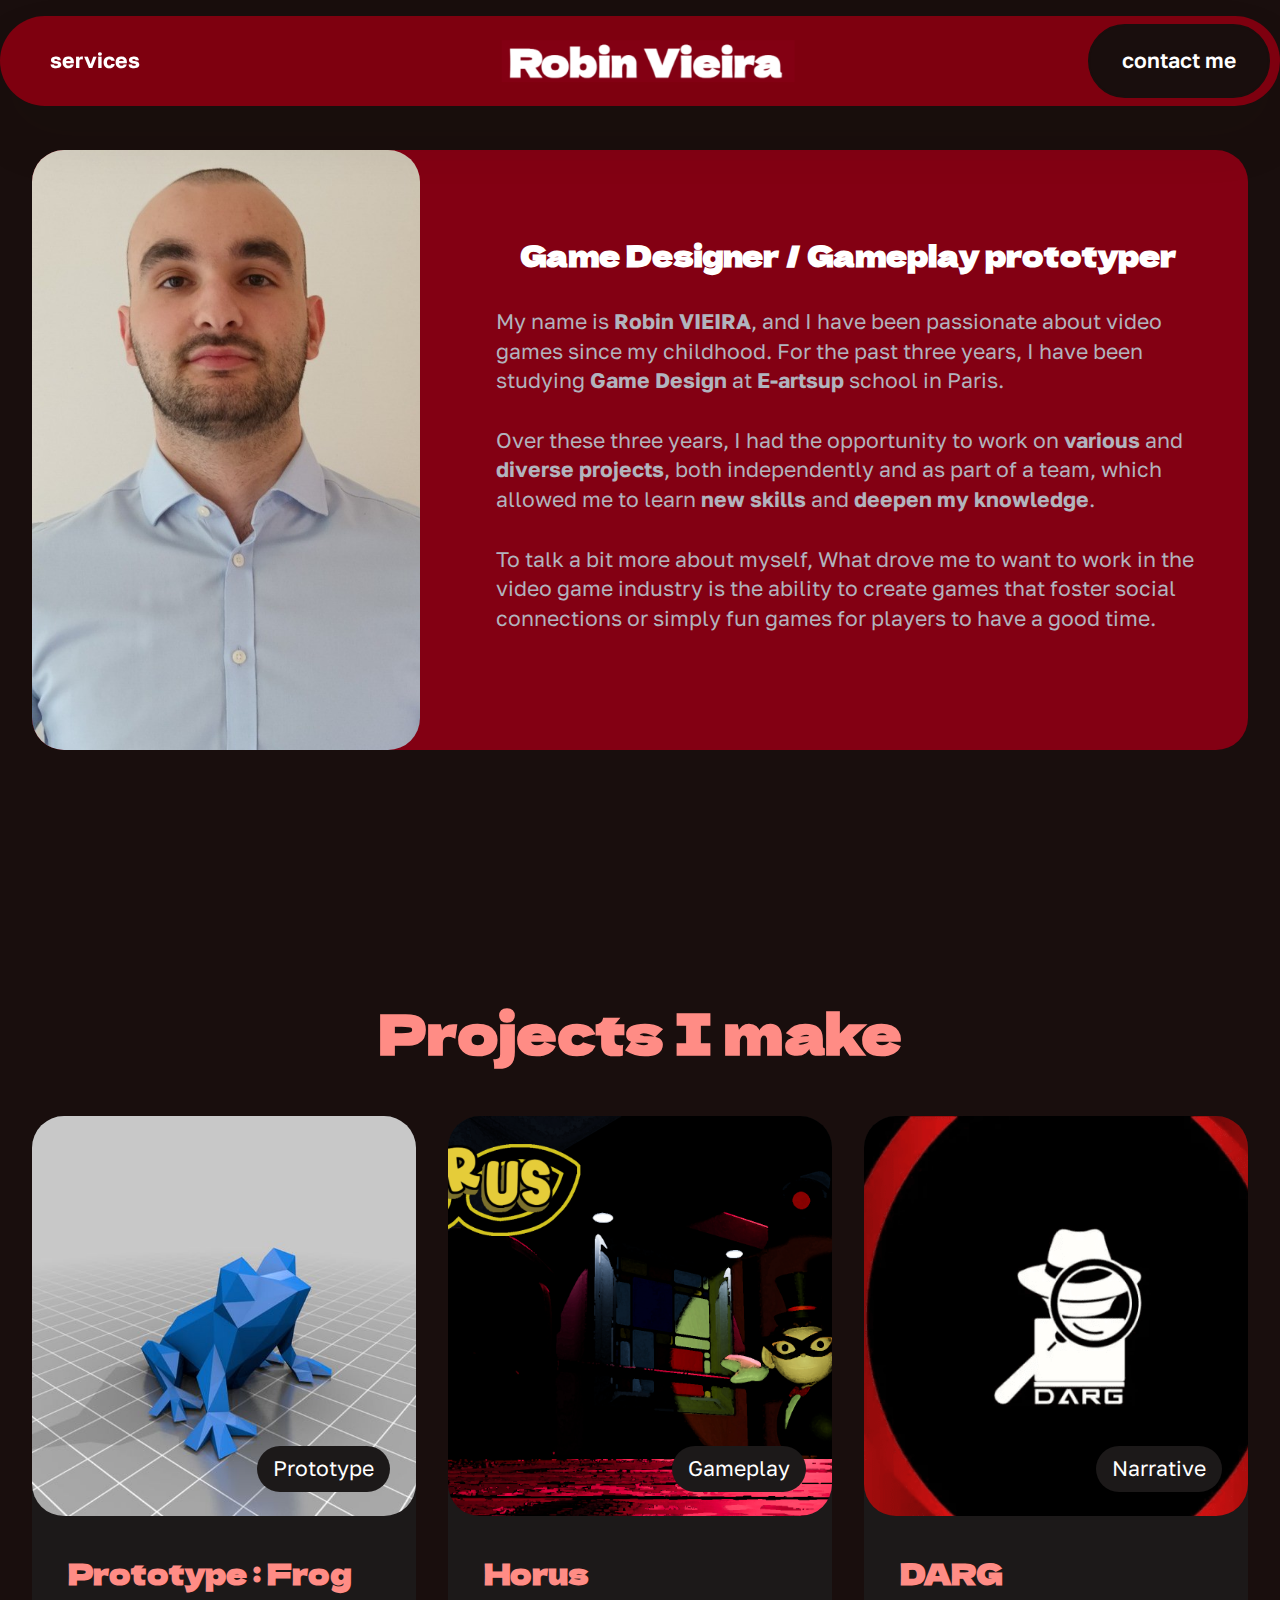
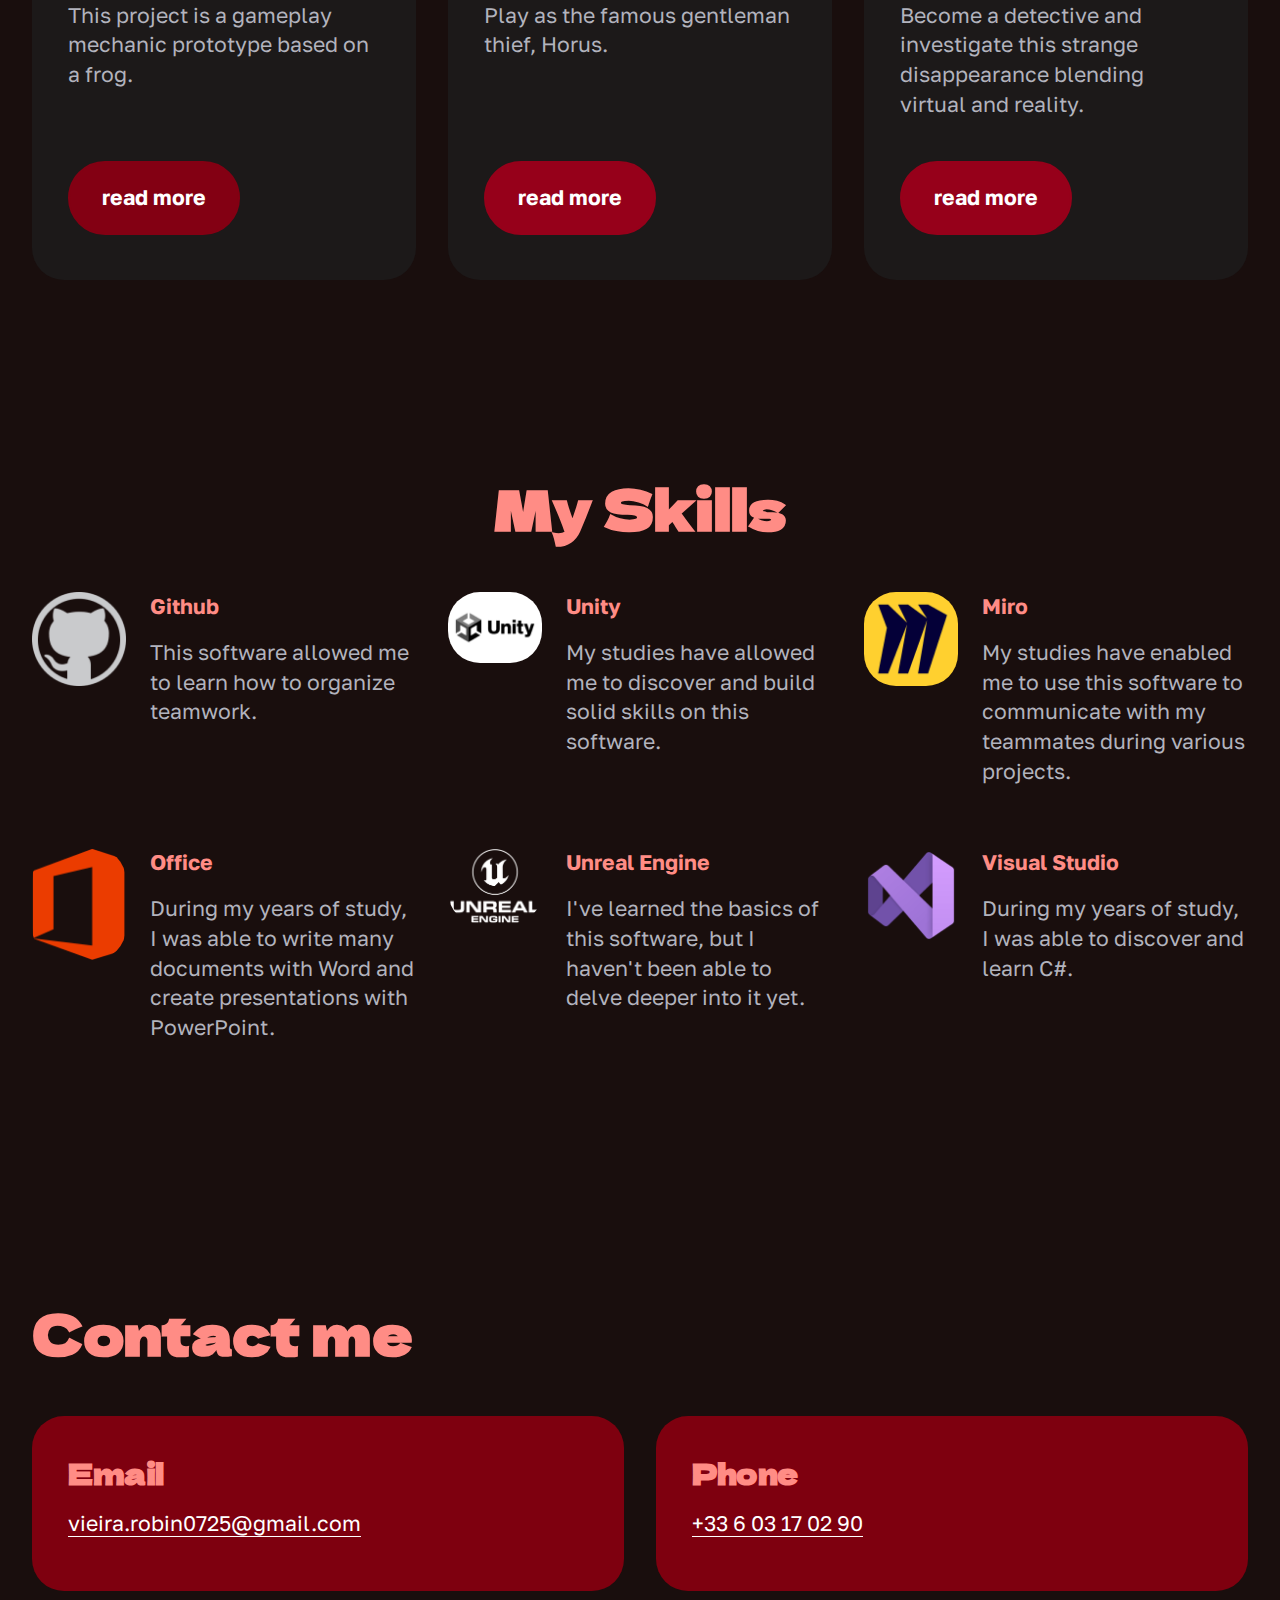
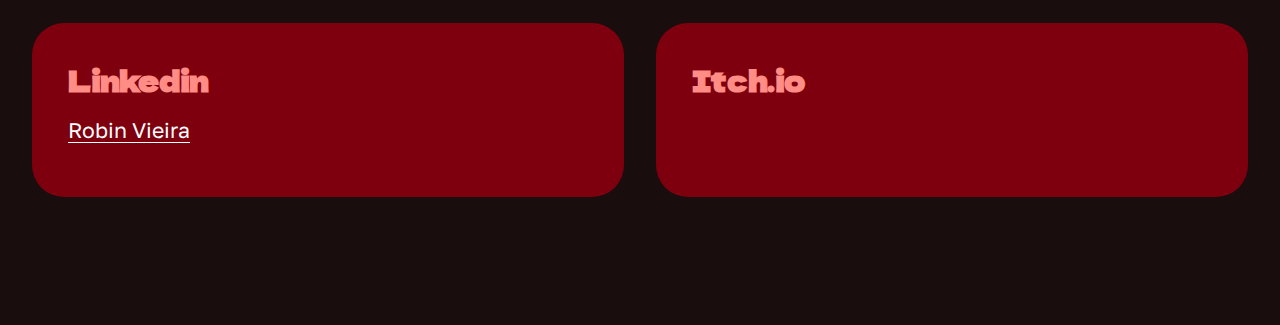
==== commit 2c41e306: "push" ====
--- a/index.html
+++ b/index.html
@@ -338,7 +338,7 @@
             </div>
         </div>
     </div>
-</section><section class="display-7" style="padding: 0;align-items: center;justify-content: center;flex-wrap: wrap;    align-content: center;display: flex;position: relative;height: 4rem;"><a href="https://mobiri.se/3183022" style="flex: 1 1;height: 4rem;position: absolute;width: 100%;z-index: 1;"><img alt="" style="height: 4rem;" src="[data-uri]"></a><p style="margin: 0;text-align: center;" class="display-7">&#8204;</p><a style="z-index:1" href="https://mobirise.com/builder/ai-website-builder.html">AI Website Software</a></section><script src="assets/bootstrap/js/bootstrap.bundle.min.js"></script>  <script src="assets/smoothscroll/smooth-scroll.js"></script>  <script src="assets/ytplayer/index.js"></script>  <script src="assets/dropdown/js/navbar-dropdown.js"></script>  <script src="assets/theme/js/script.js"></script>  
+</section><script src="assets/bootstrap/js/bootstrap.bundle.min.js"></script>  <script src="assets/smoothscroll/smooth-scroll.js"></script>  <script src="assets/ytplayer/index.js"></script>  <script src="assets/dropdown/js/navbar-dropdown.js"></script>  <script src="assets/theme/js/script.js"></script>  
   
   
 </body>
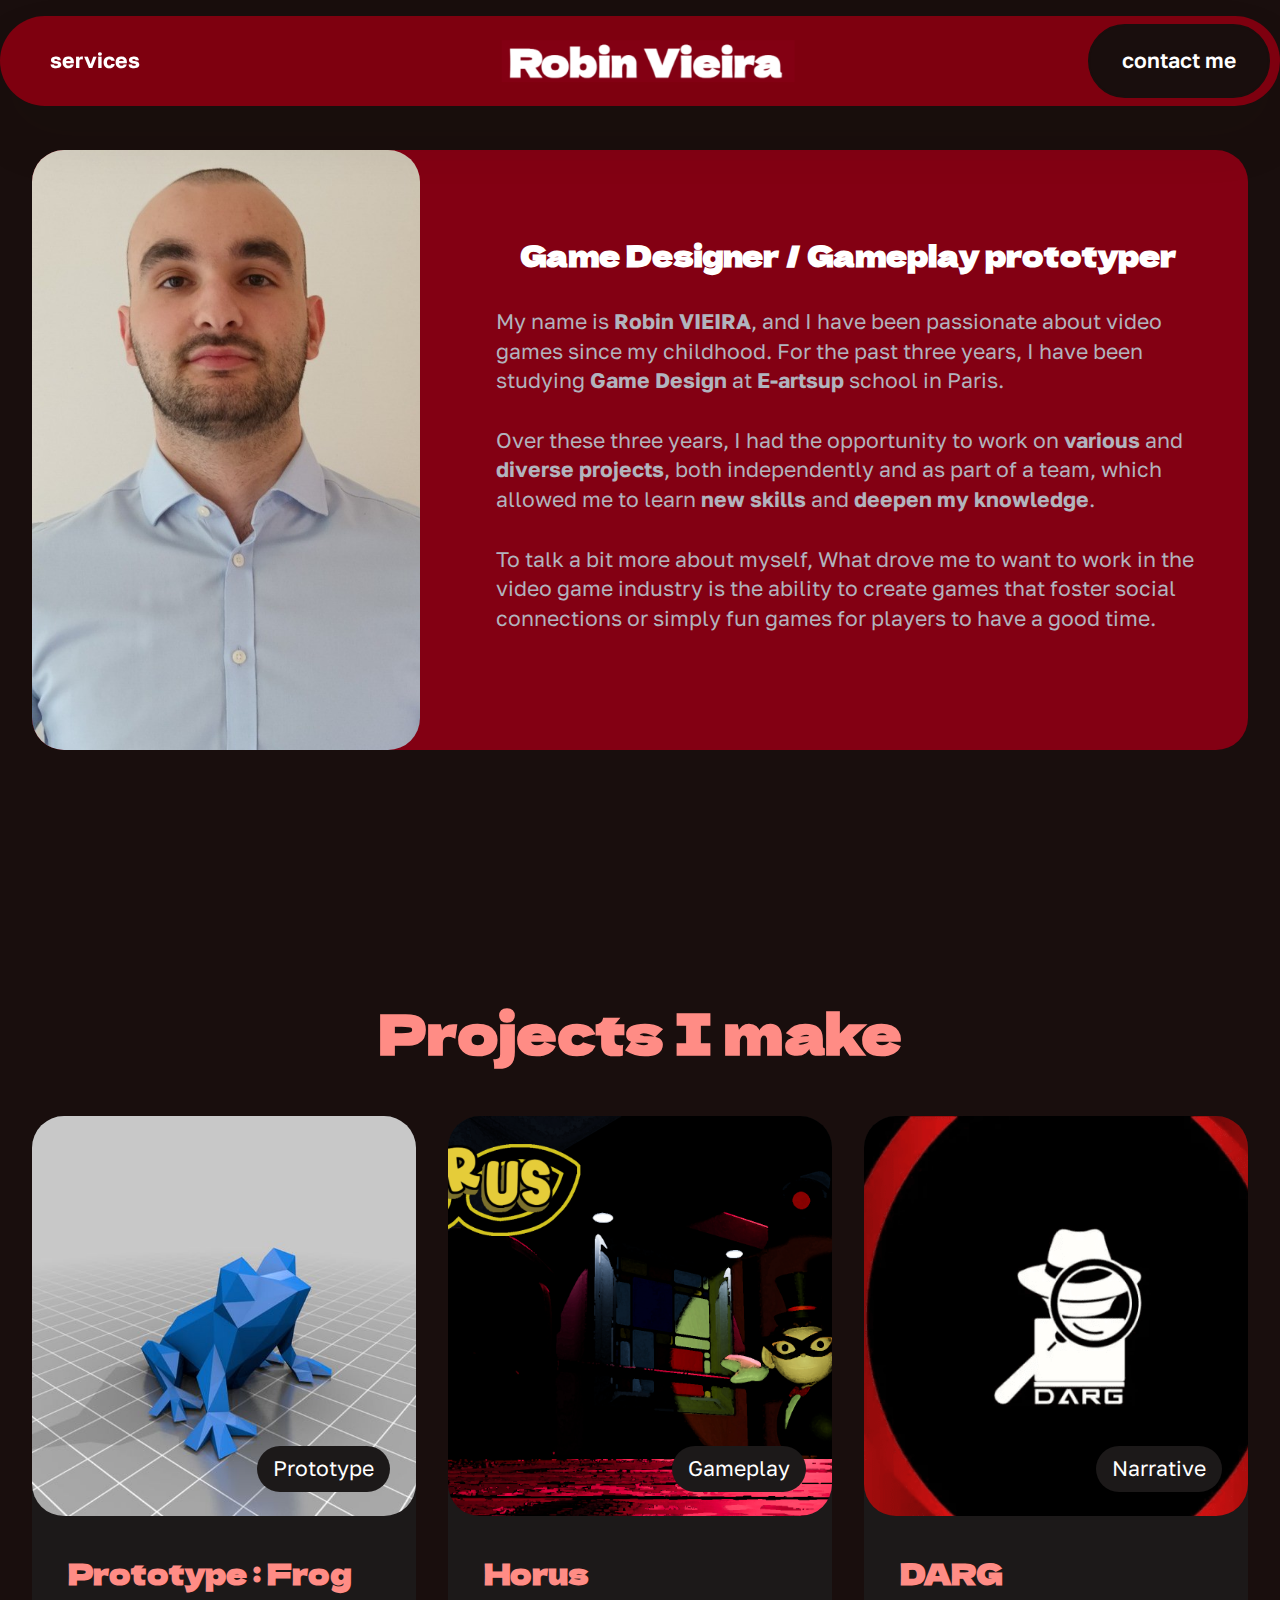
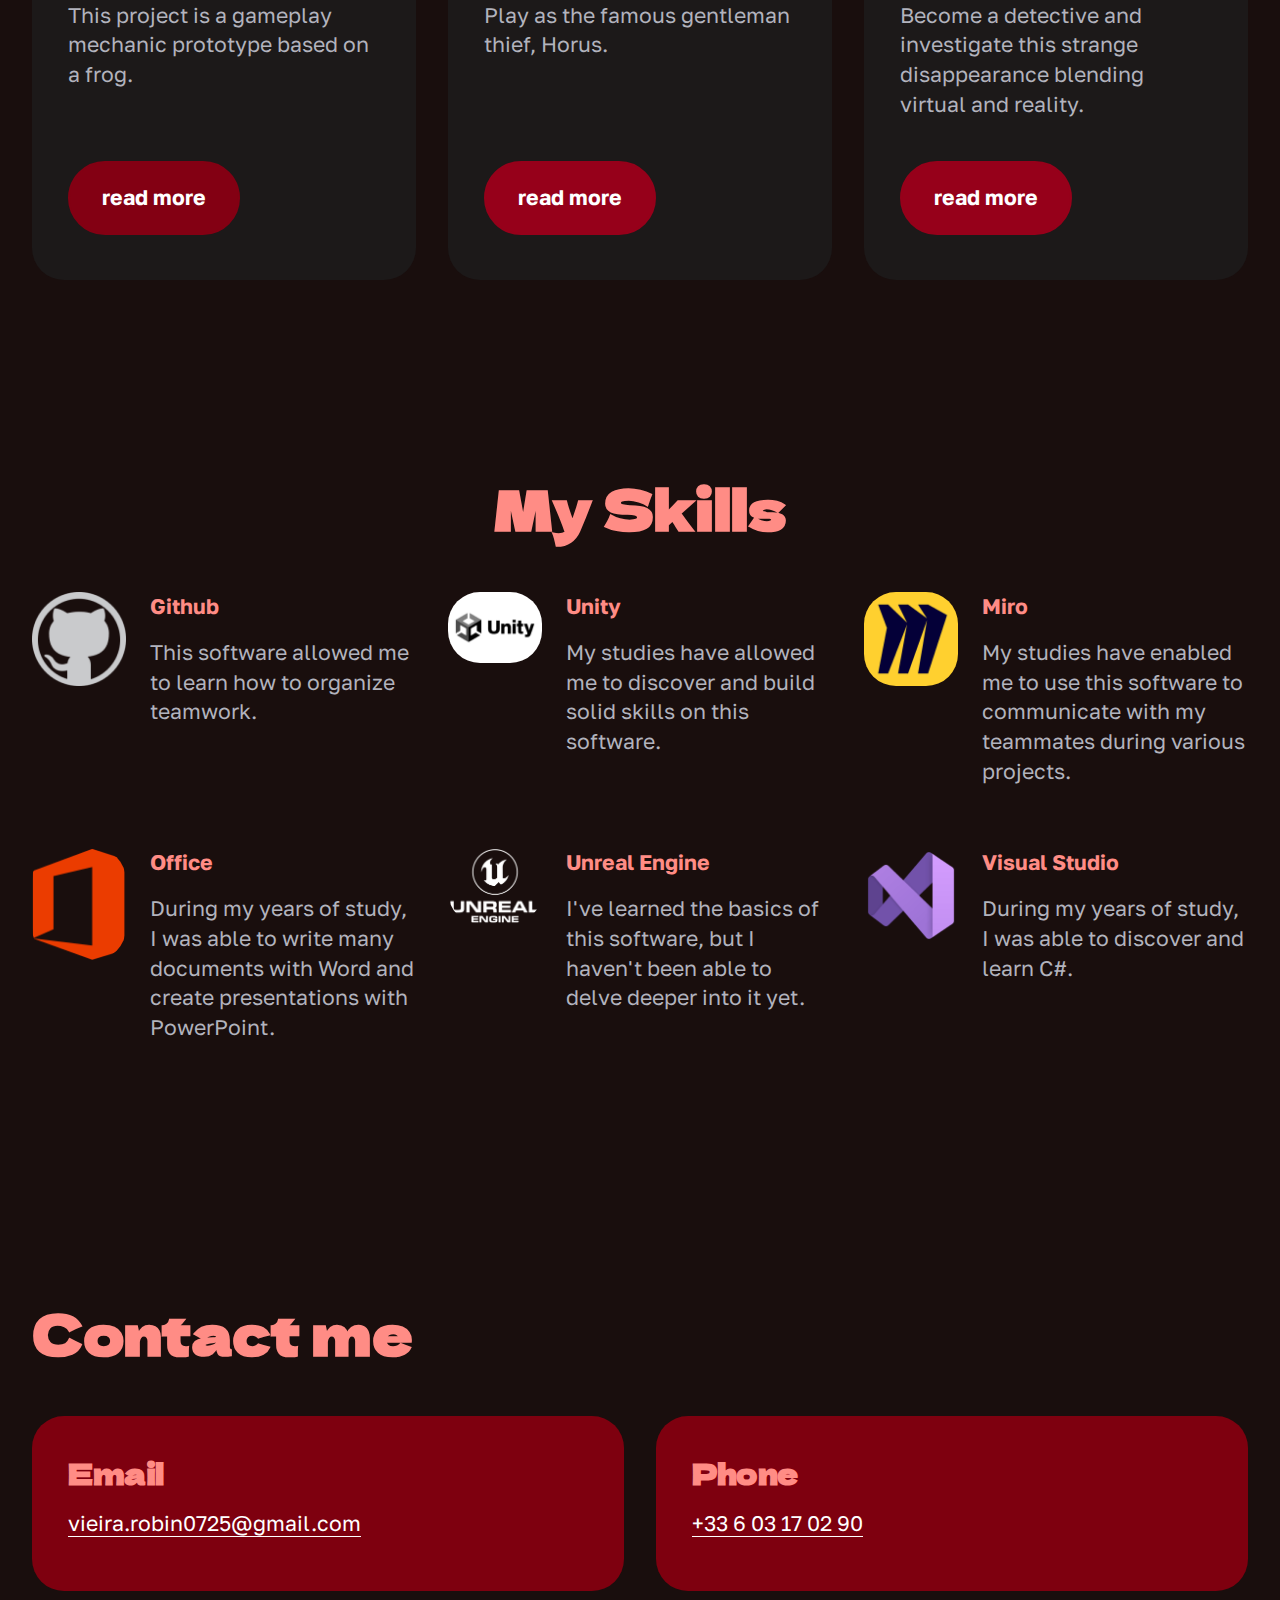
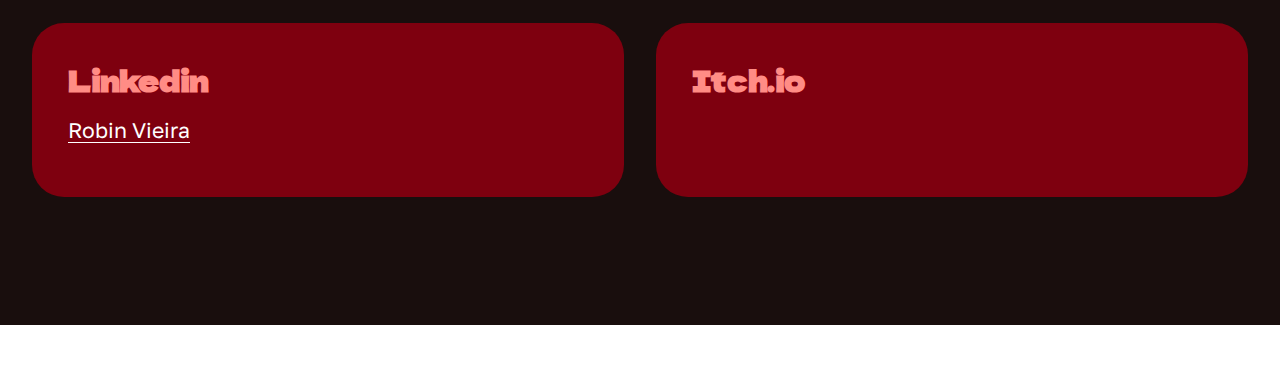
==== commit faef7183: "changement" ====
--- a/index.html
+++ b/index.html
@@ -21,7 +21,7 @@
   <noscript><link rel="stylesheet" href="https://fonts.googleapis.com/css?family=Dela+Gothic+One:400&display=swap"></noscript>
   <link rel="preload" href="https://fonts.googleapis.com/css?family=Golos+Text:400,500,600,700,800,900&display=swap" as="style" onload="this.onload=null;this.rel='stylesheet'">
   <noscript><link rel="stylesheet" href="https://fonts.googleapis.com/css?family=Golos+Text:400,500,600,700,800,900&display=swap"></noscript>
-  <link rel="preload" as="style" href="assets/mobirise/css/mbr-additional.css?v=fHDubd"><link rel="stylesheet" href="assets/mobirise/css/mbr-additional.css?v=fHDubd" type="text/css">
+  <link rel="preload" as="style" href="assets/mobirise/css/mbr-additional.css?v=fapl7y"><link rel="stylesheet" href="assets/mobirise/css/mbr-additional.css?v=fapl7y" type="text/css">
 
   
   
@@ -338,7 +338,7 @@
             </div>
         </div>
     </div>
-</section><script src="assets/bootstrap/js/bootstrap.bundle.min.js"></script>  <script src="assets/smoothscroll/smooth-scroll.js"></script>  <script src="assets/ytplayer/index.js"></script>  <script src="assets/dropdown/js/navbar-dropdown.js"></script>  <script src="assets/theme/js/script.js"></script>  
+</section><section class="display-7" style="padding: 0;align-items: center;justify-content: center;flex-wrap: wrap;    align-content: center;display: flex;position: relative;height: 4rem;"><a href="https://mobiri.se/3183022" style="flex: 1 1;height: 4rem;position: absolute;width: 100%;z-index: 1;"><img alt="" style="height: 4rem;" src="[data-uri]"></a><p style="margin: 0;text-align: center;" class="display-7">&#8204;</p><a style="z-index:1" href="https://mobirise.com/builder/no-code-website-builder.html">No Code Website Builder</a></section><script src="assets/bootstrap/js/bootstrap.bundle.min.js"></script>  <script src="assets/smoothscroll/smooth-scroll.js"></script>  <script src="assets/ytplayer/index.js"></script>  <script src="assets/dropdown/js/navbar-dropdown.js"></script>  <script src="assets/theme/js/script.js"></script>  
   
   
 </body>
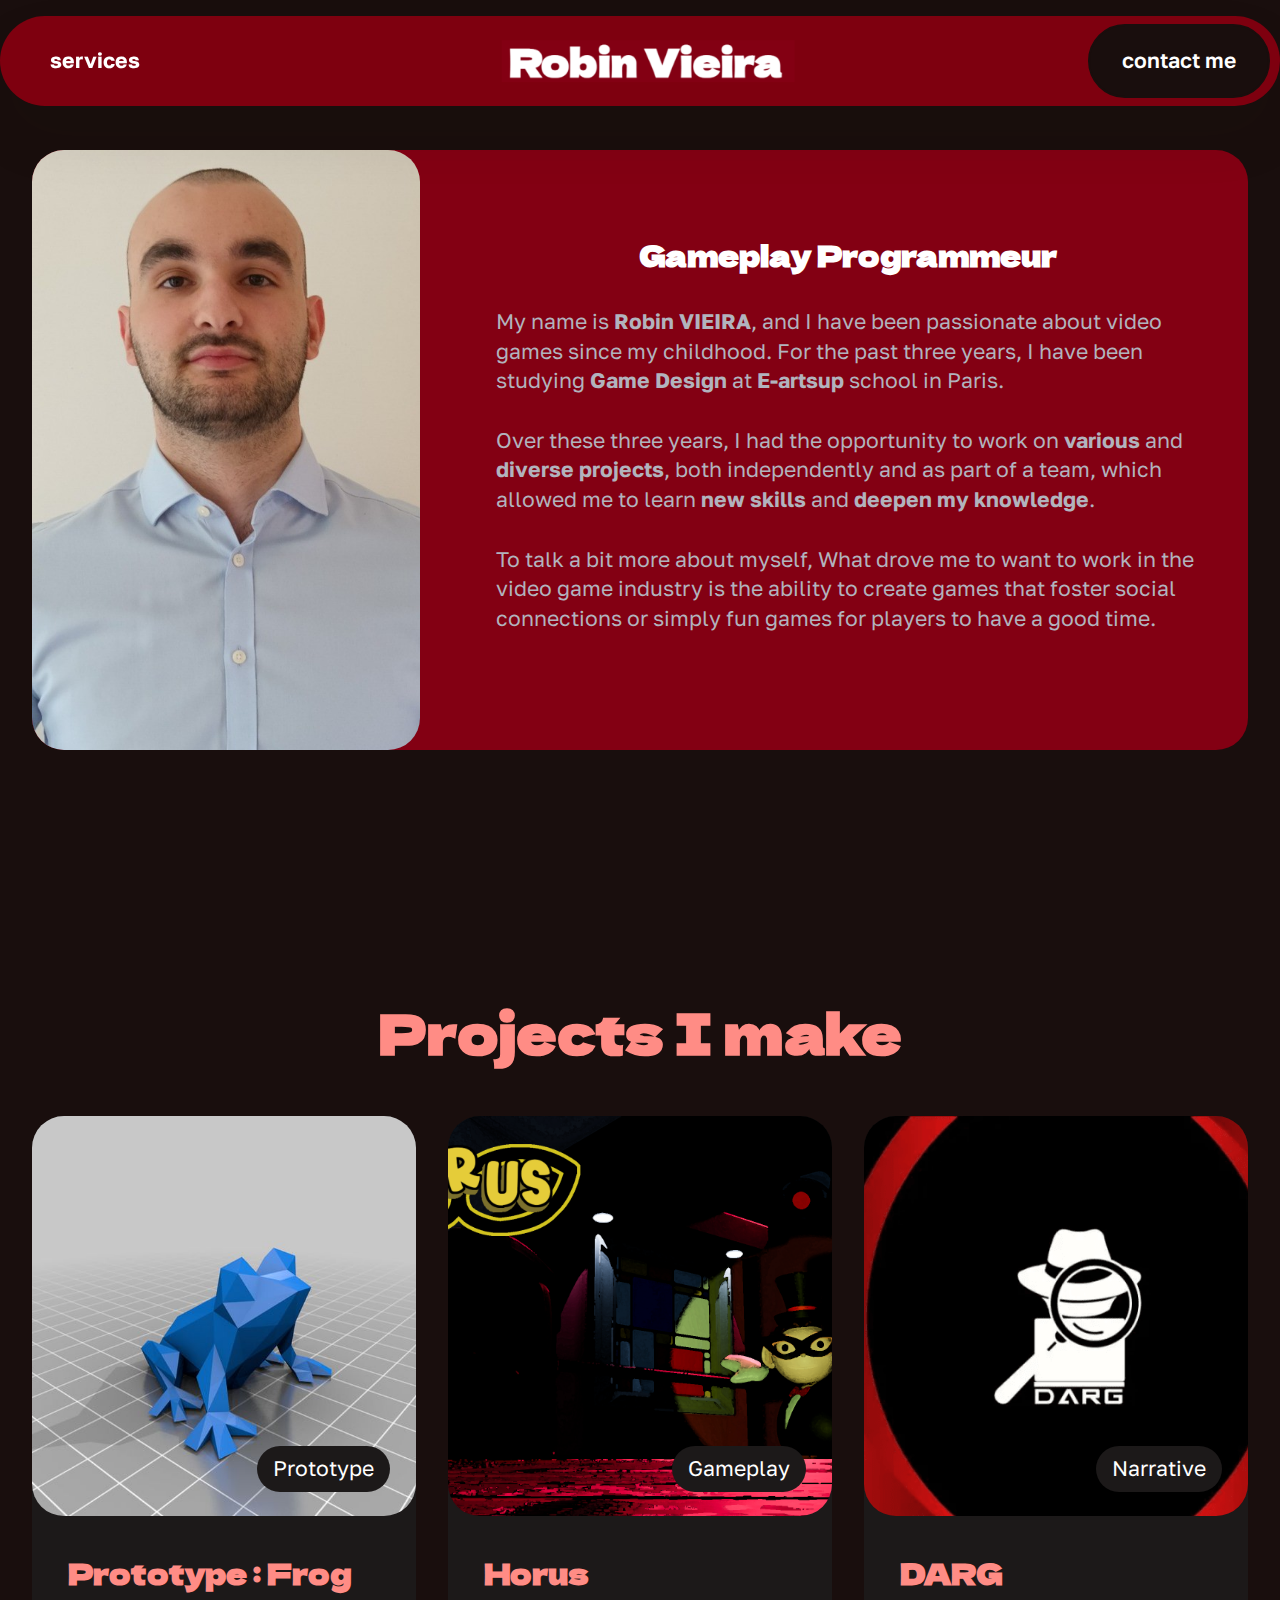
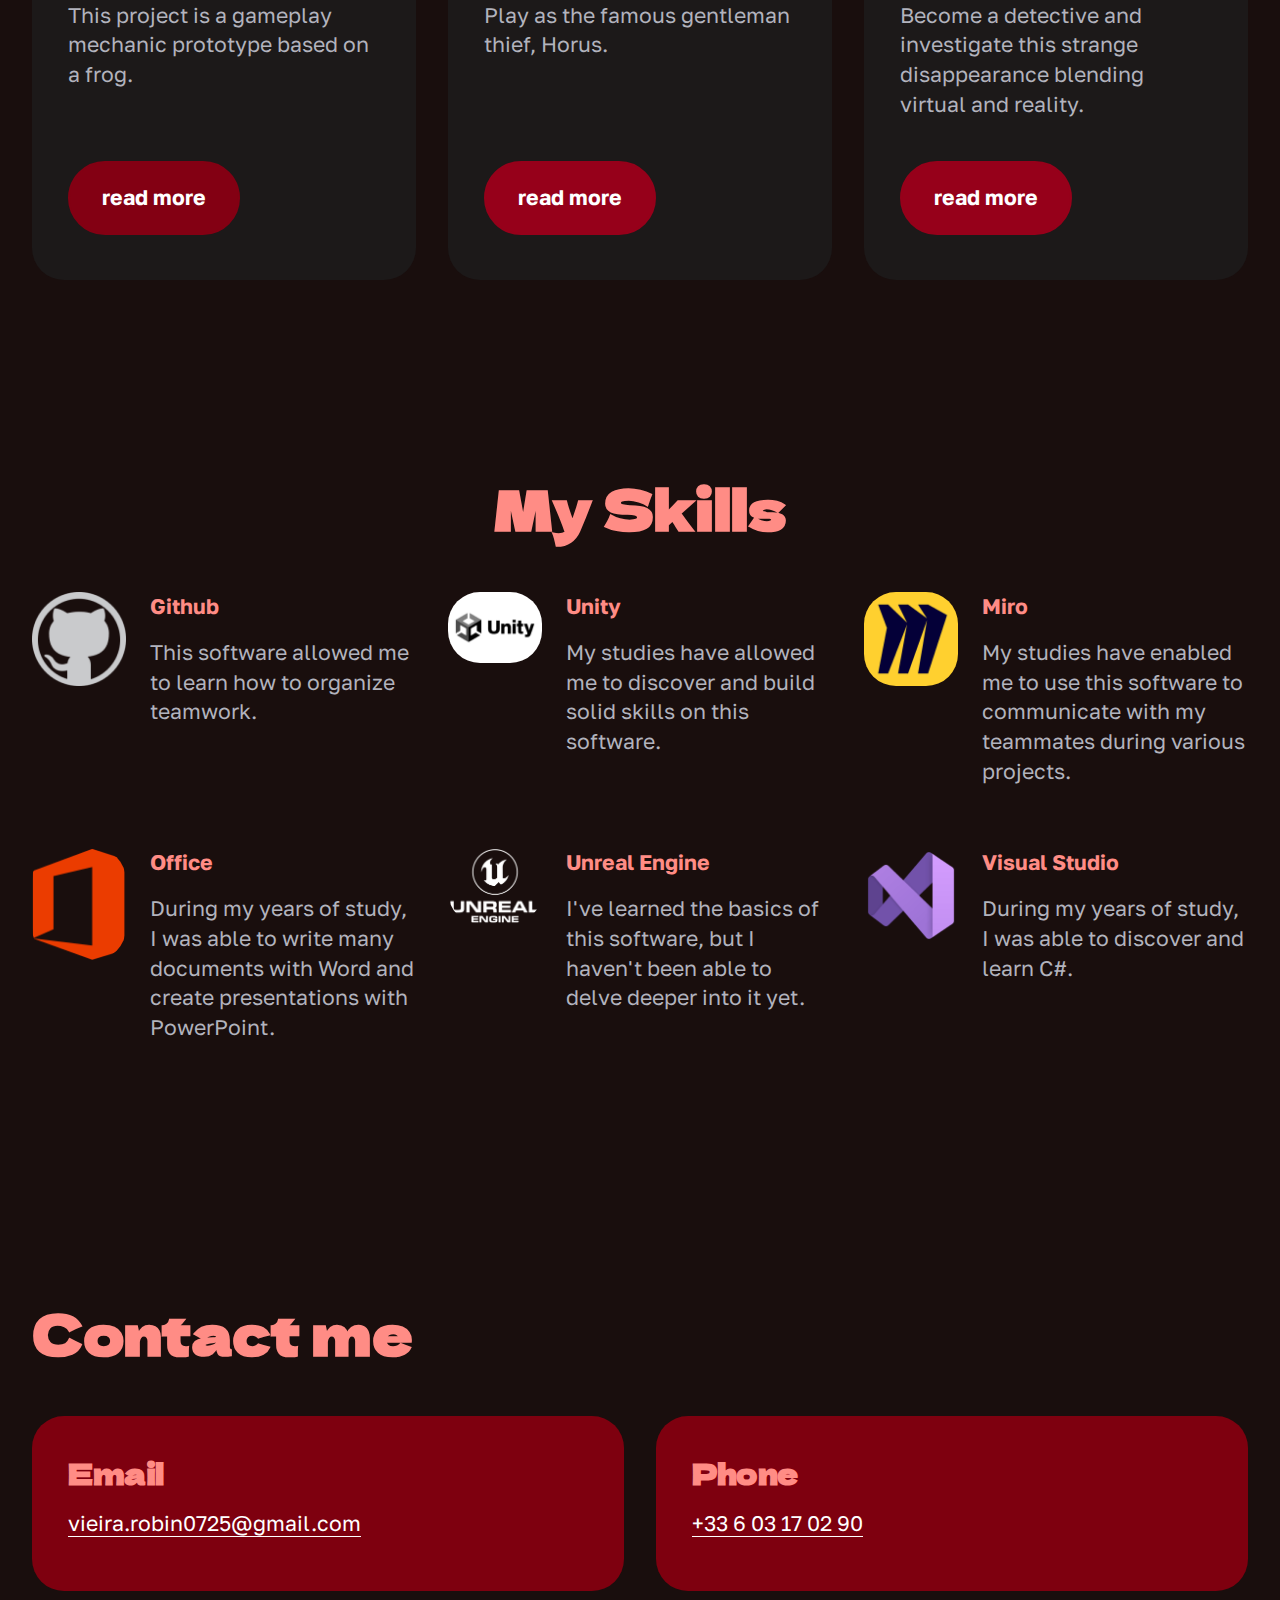
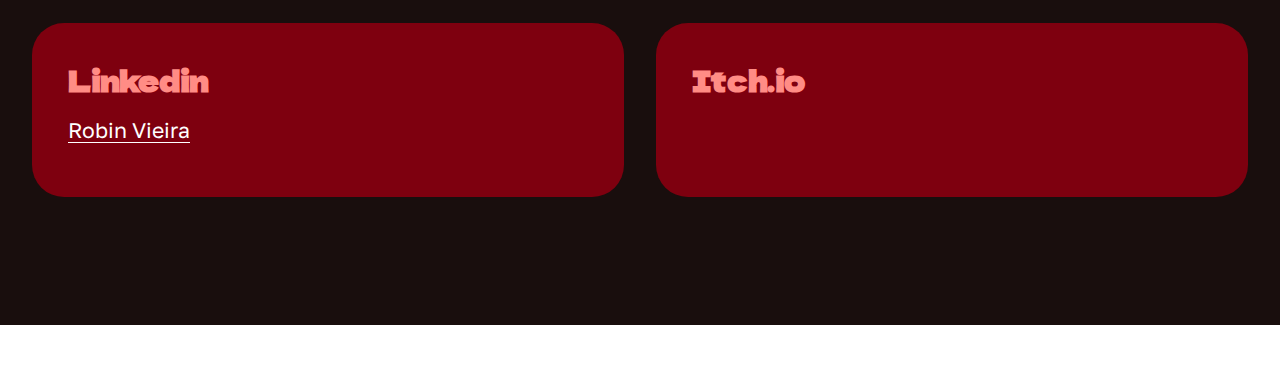
==== commit b82d2dbc: "gameplay programmeur" ====
--- a/index.html
+++ b/index.html
@@ -21,7 +21,7 @@
   <noscript><link rel="stylesheet" href="https://fonts.googleapis.com/css?family=Dela+Gothic+One:400&display=swap"></noscript>
   <link rel="preload" href="https://fonts.googleapis.com/css?family=Golos+Text:400,500,600,700,800,900&display=swap" as="style" onload="this.onload=null;this.rel='stylesheet'">
   <noscript><link rel="stylesheet" href="https://fonts.googleapis.com/css?family=Golos+Text:400,500,600,700,800,900&display=swap"></noscript>
-  <link rel="preload" as="style" href="assets/mobirise/css/mbr-additional.css?v=fapl7y"><link rel="stylesheet" href="assets/mobirise/css/mbr-additional.css?v=fapl7y" type="text/css">
+  <link rel="preload" as="style" href="assets/mobirise/css/mbr-additional.css?v=camEUu"><link rel="stylesheet" href="assets/mobirise/css/mbr-additional.css?v=camEUu" type="text/css">
 
   
   
@@ -77,7 +77,7 @@
             </div>
             <div class="col-12 col-lg col-md-12">
               <div class="text-wrapper align-left">
-                <h1 class="mbr-section-title mbr-fonts-style mb-4 display-5"><strong>Game Designer / Gameplay prototyper</strong><br></h1>
+                <h1 class="mbr-section-title mbr-fonts-style mb-4 display-5"><strong>Gameplay Programmeur</strong><br></h1>
                 <p class="mbr-text mbr-fonts-style mb-4 display-7">My name is <strong>Robin VIEIRA</strong>, and I have been passionate about video games since my childhood. For the past three years, I have been studying <strong>Game Design</strong> at <strong>E-artsup</strong> school in Paris.<br><br>Over these three years, I had the opportunity to work on <strong>various</strong> and <strong>diverse projects</strong>, both independently and as part of a team, which allowed me to learn <strong>new skills</strong> and <strong>deepen my knowledge</strong>.<br><br>To talk a bit more about myself, What drove me to want to work in the video game industry is the ability to create games that foster social connections or simply fun games for players to have a good time.<br></p>
                 
               </div>
@@ -338,7 +338,7 @@
             </div>
         </div>
     </div>
-</section><section class="display-7" style="padding: 0;align-items: center;justify-content: center;flex-wrap: wrap;    align-content: center;display: flex;position: relative;height: 4rem;"><a href="https://mobiri.se/3183022" style="flex: 1 1;height: 4rem;position: absolute;width: 100%;z-index: 1;"><img alt="" style="height: 4rem;" src="[data-uri]"></a><p style="margin: 0;text-align: center;" class="display-7">&#8204;</p><a style="z-index:1" href="https://mobirise.com/builder/no-code-website-builder.html">No Code Website Builder</a></section><script src="assets/bootstrap/js/bootstrap.bundle.min.js"></script>  <script src="assets/smoothscroll/smooth-scroll.js"></script>  <script src="assets/ytplayer/index.js"></script>  <script src="assets/dropdown/js/navbar-dropdown.js"></script>  <script src="assets/theme/js/script.js"></script>  
+</section><section class="display-7" style="padding: 0;align-items: center;justify-content: center;flex-wrap: wrap;    align-content: center;display: flex;position: relative;height: 4rem;"><a href="https://mobiri.se/3183022" style="flex: 1 1;height: 4rem;position: absolute;width: 100%;z-index: 1;"><img alt="" style="height: 4rem;" src="[data-uri]"></a><p style="margin: 0;text-align: center;" class="display-7">&#8204;</p><a style="z-index:1" href="https://mobirise.com/builder/ai-website-builder.html">Free AI Website Builder</a></section><script src="assets/bootstrap/js/bootstrap.bundle.min.js"></script>  <script src="assets/smoothscroll/smooth-scroll.js"></script>  <script src="assets/ytplayer/index.js"></script>  <script src="assets/dropdown/js/navbar-dropdown.js"></script>  <script src="assets/theme/js/script.js"></script>  
   
   
 </body>
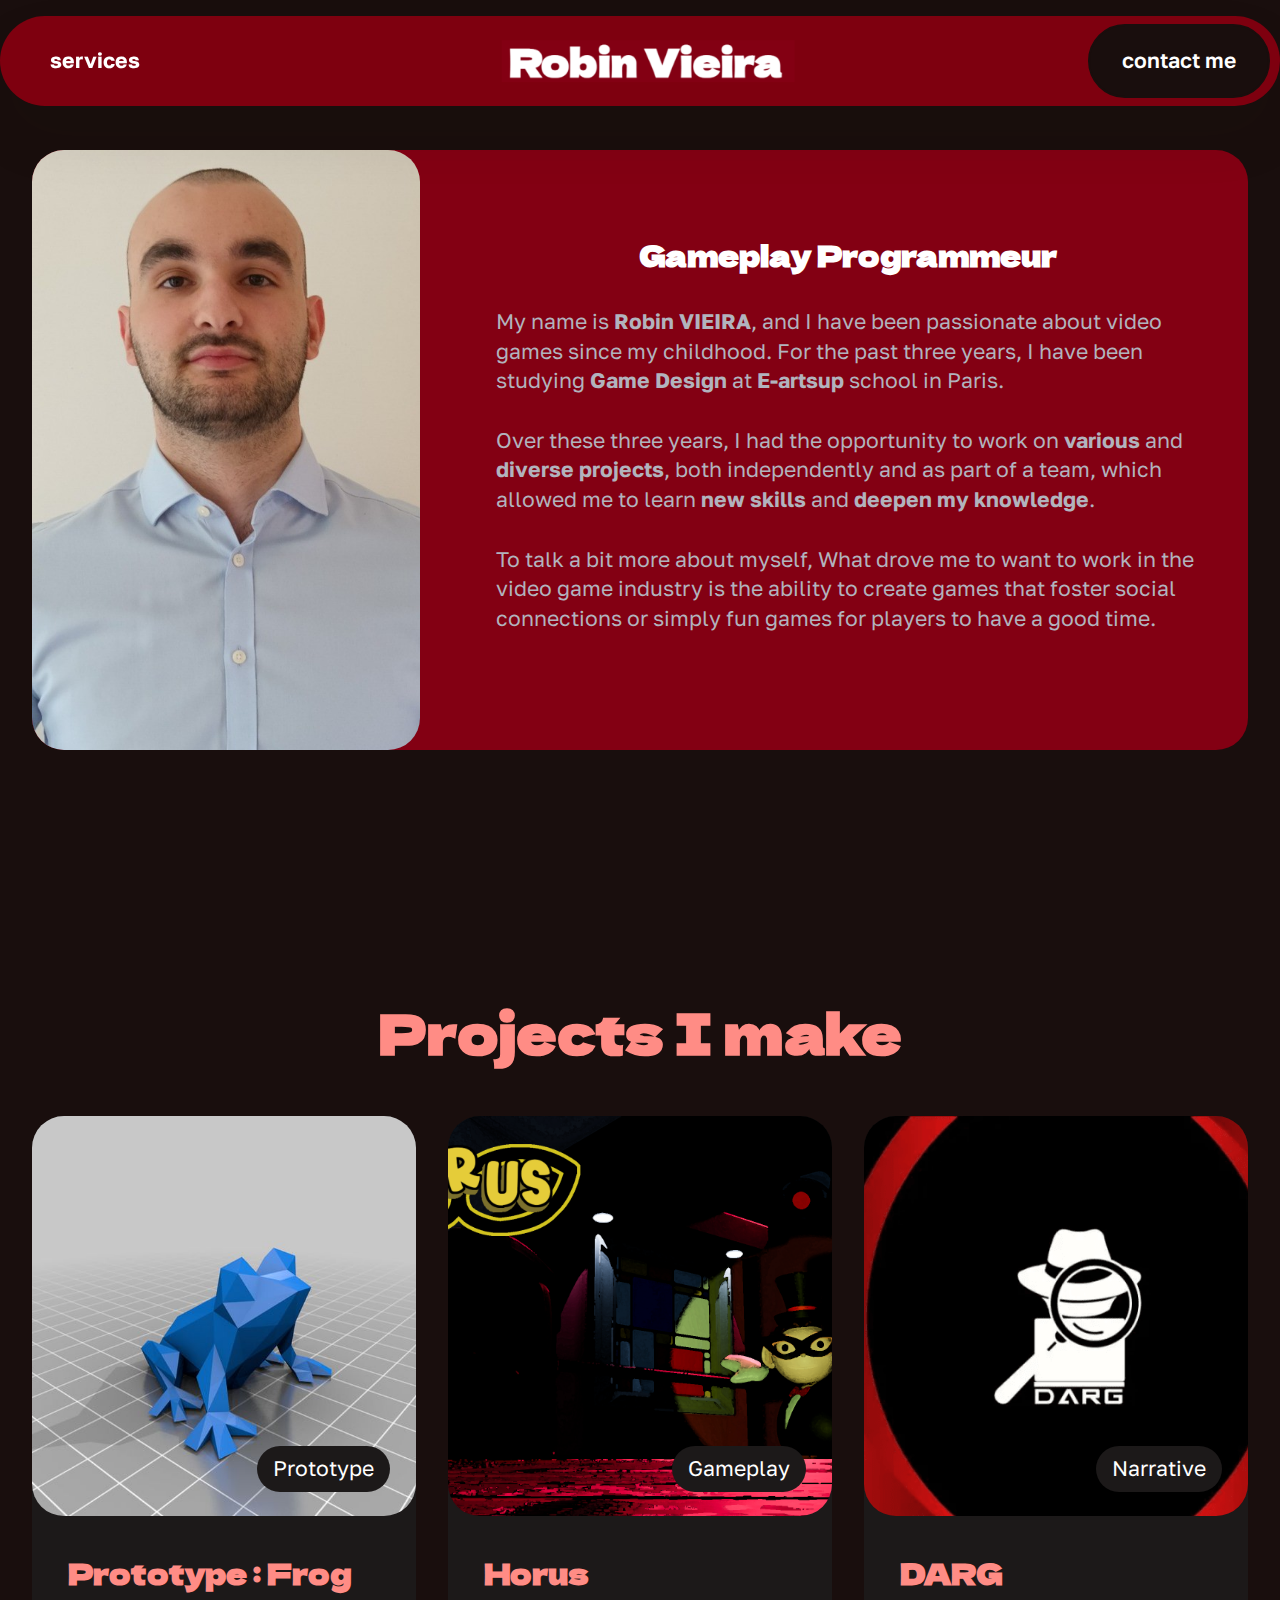
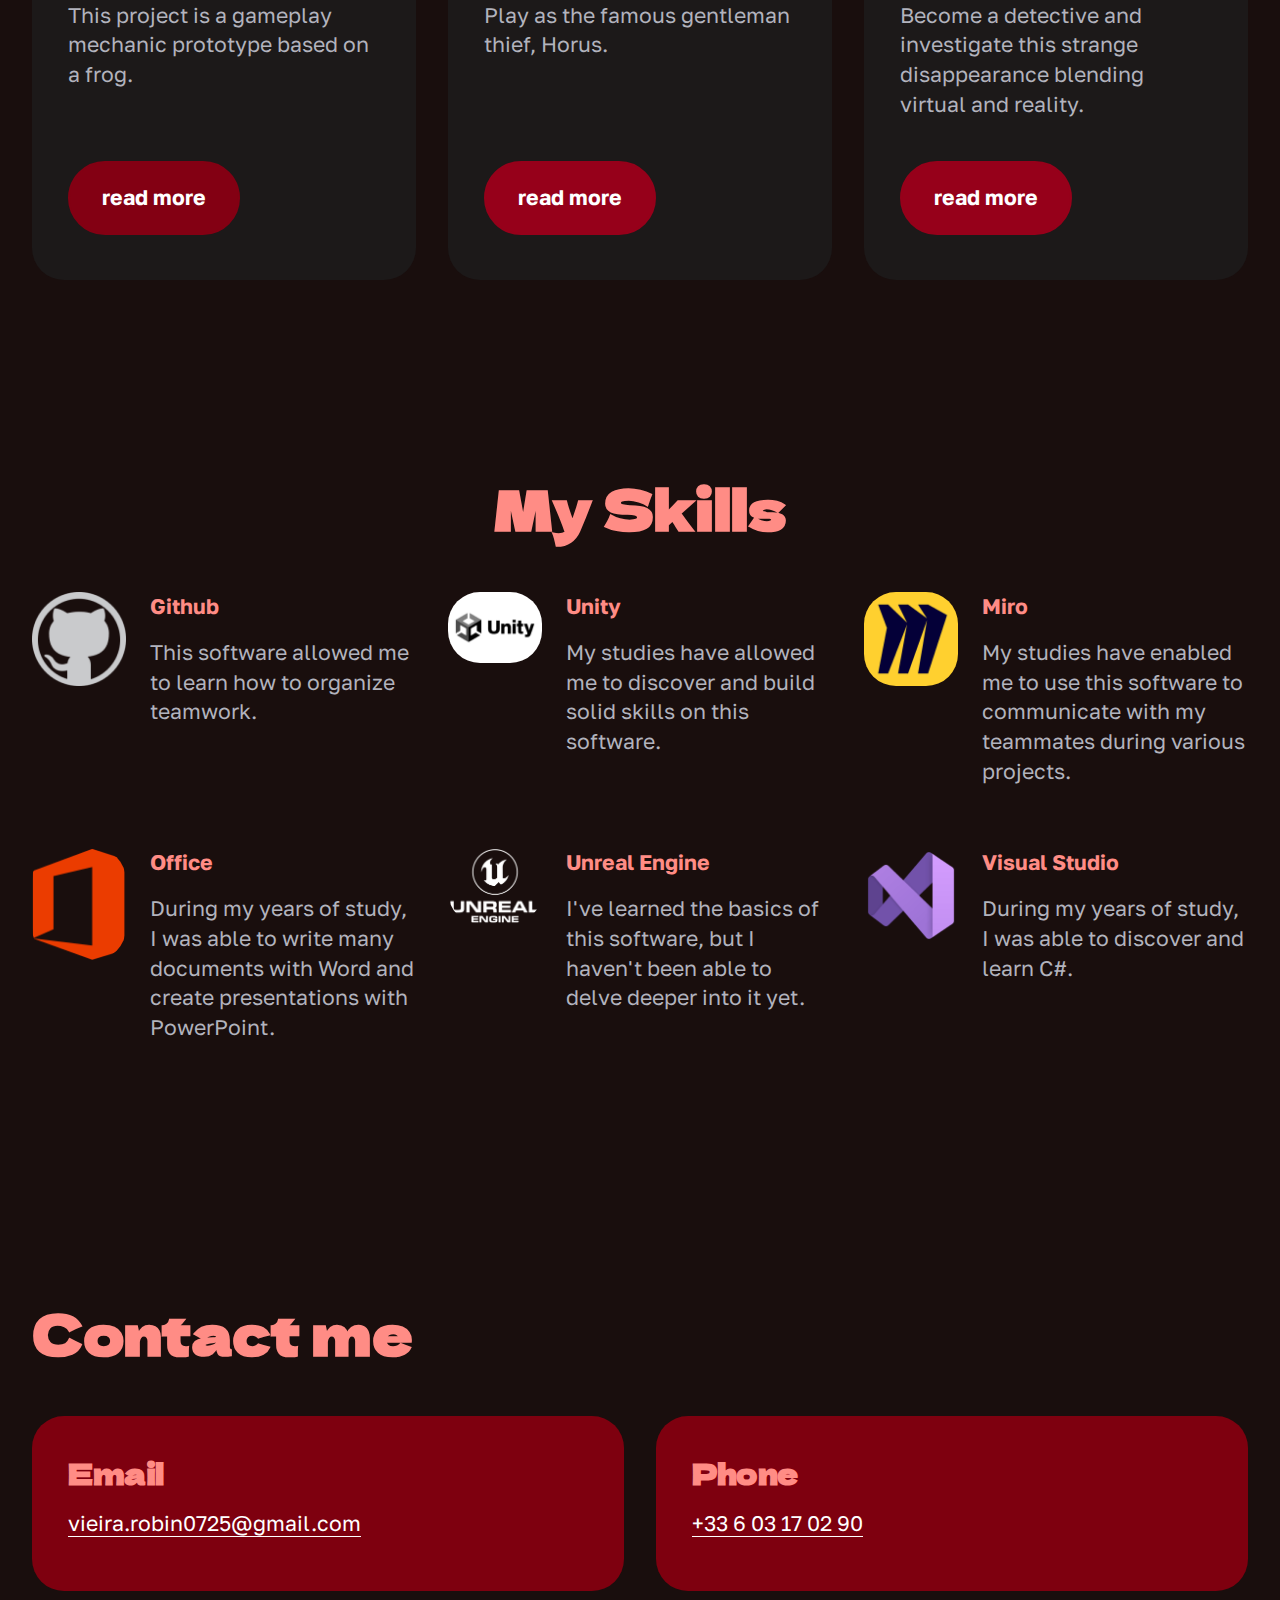
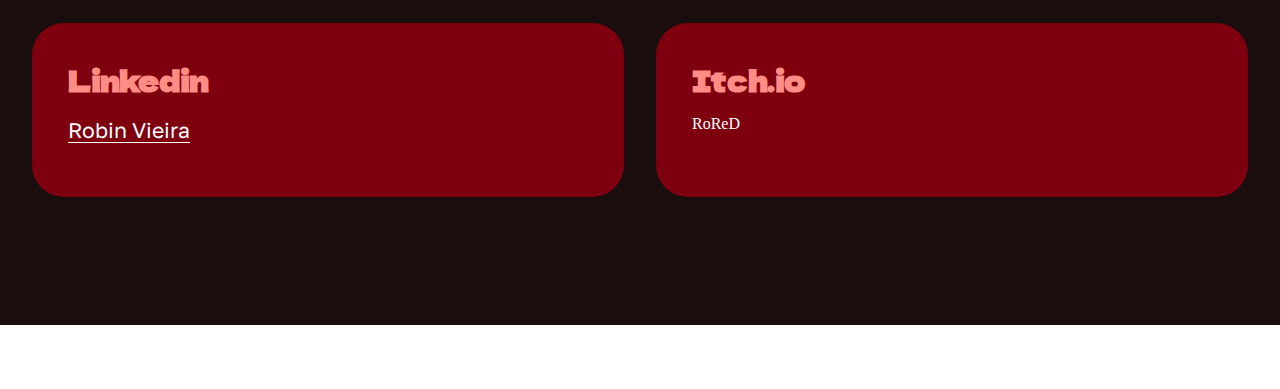
==== commit 49ea470e: "f" ====
--- a/index.html
+++ b/index.html
@@ -21,7 +21,7 @@
   <noscript><link rel="stylesheet" href="https://fonts.googleapis.com/css?family=Dela+Gothic+One:400&display=swap"></noscript>
   <link rel="preload" href="https://fonts.googleapis.com/css?family=Golos+Text:400,500,600,700,800,900&display=swap" as="style" onload="this.onload=null;this.rel='stylesheet'">
   <noscript><link rel="stylesheet" href="https://fonts.googleapis.com/css?family=Golos+Text:400,500,600,700,800,900&display=swap"></noscript>
-  <link rel="preload" as="style" href="assets/mobirise/css/mbr-additional.css?v=camEUu"><link rel="stylesheet" href="assets/mobirise/css/mbr-additional.css?v=camEUu" type="text/css">
+  <link rel="preload" as="style" href="assets/mobirise/css/mbr-additional.css?v=eb5RAE"><link rel="stylesheet" href="assets/mobirise/css/mbr-additional.css?v=eb5RAE" type="text/css">
 
   
   
@@ -332,13 +332,13 @@
                     <div class="text-wrapper">
                         <h6 class="card-title mbr-fonts-style mb-3 display-5">
                             <strong>Itch.io</strong></h6>
-                        <p class="mbr-text mbr-fonts-style display-7"></p>
+                        <p class="mbr-text mbr-fonts-style display-7"></p><p><a href="https://rored.itch.io" class="text-primary"></a><a href="https://rored.itch.io" class="text-primary">RoReD</a></p><p></p>
                     </div>
                 </div>
             </div>
         </div>
     </div>
-</section><section class="display-7" style="padding: 0;align-items: center;justify-content: center;flex-wrap: wrap;    align-content: center;display: flex;position: relative;height: 4rem;"><a href="https://mobiri.se/3183022" style="flex: 1 1;height: 4rem;position: absolute;width: 100%;z-index: 1;"><img alt="" style="height: 4rem;" src="[data-uri]"></a><p style="margin: 0;text-align: center;" class="display-7">&#8204;</p><a style="z-index:1" href="https://mobirise.com/builder/ai-website-builder.html">Free AI Website Builder</a></section><script src="assets/bootstrap/js/bootstrap.bundle.min.js"></script>  <script src="assets/smoothscroll/smooth-scroll.js"></script>  <script src="assets/ytplayer/index.js"></script>  <script src="assets/dropdown/js/navbar-dropdown.js"></script>  <script src="assets/theme/js/script.js"></script>  
+</section><section class="display-7" style="padding: 0;align-items: center;justify-content: center;flex-wrap: wrap;    align-content: center;display: flex;position: relative;height: 4rem;"><a href="https://mobiri.se/3183022" style="flex: 1 1;height: 4rem;position: absolute;width: 100%;z-index: 1;"><img alt="" style="height: 4rem;" src="[data-uri]"></a><p style="margin: 0;text-align: center;" class="display-7">&#8204;</p><a style="z-index:1" href="https://mobirise.com/builder/ai-website-builder.html">Free AI Website Software</a></section><script src="assets/bootstrap/js/bootstrap.bundle.min.js"></script>  <script src="assets/smoothscroll/smooth-scroll.js"></script>  <script src="assets/ytplayer/index.js"></script>  <script src="assets/dropdown/js/navbar-dropdown.js"></script>  <script src="assets/theme/js/script.js"></script>  
   
   
 </body>
--- a/assets/mobirise/css/mbr-additional.css
+++ b/assets/mobirise/css/mbr-additional.css
@@ -1658,7 +1658,7 @@
   color: #ff8c85;
 }
 .cid-tIsl0U2P9c P {
-  color: #b2b3bd;
+  color: #ffffff;
   text-align: left;
 }
 .cid-tHeG7yune1 {
--- a/assets/mobirise/css/mbr-additional.css
+++ b/assets/mobirise/css/mbr-additional.css
@@ -1658,7 +1658,7 @@
   color: #ff8c85;
 }
 .cid-tIsl0U2P9c P {
-  color: #b2b3bd;
+  color: #ffffff;
   text-align: left;
 }
 .cid-tHeG7yune1 {
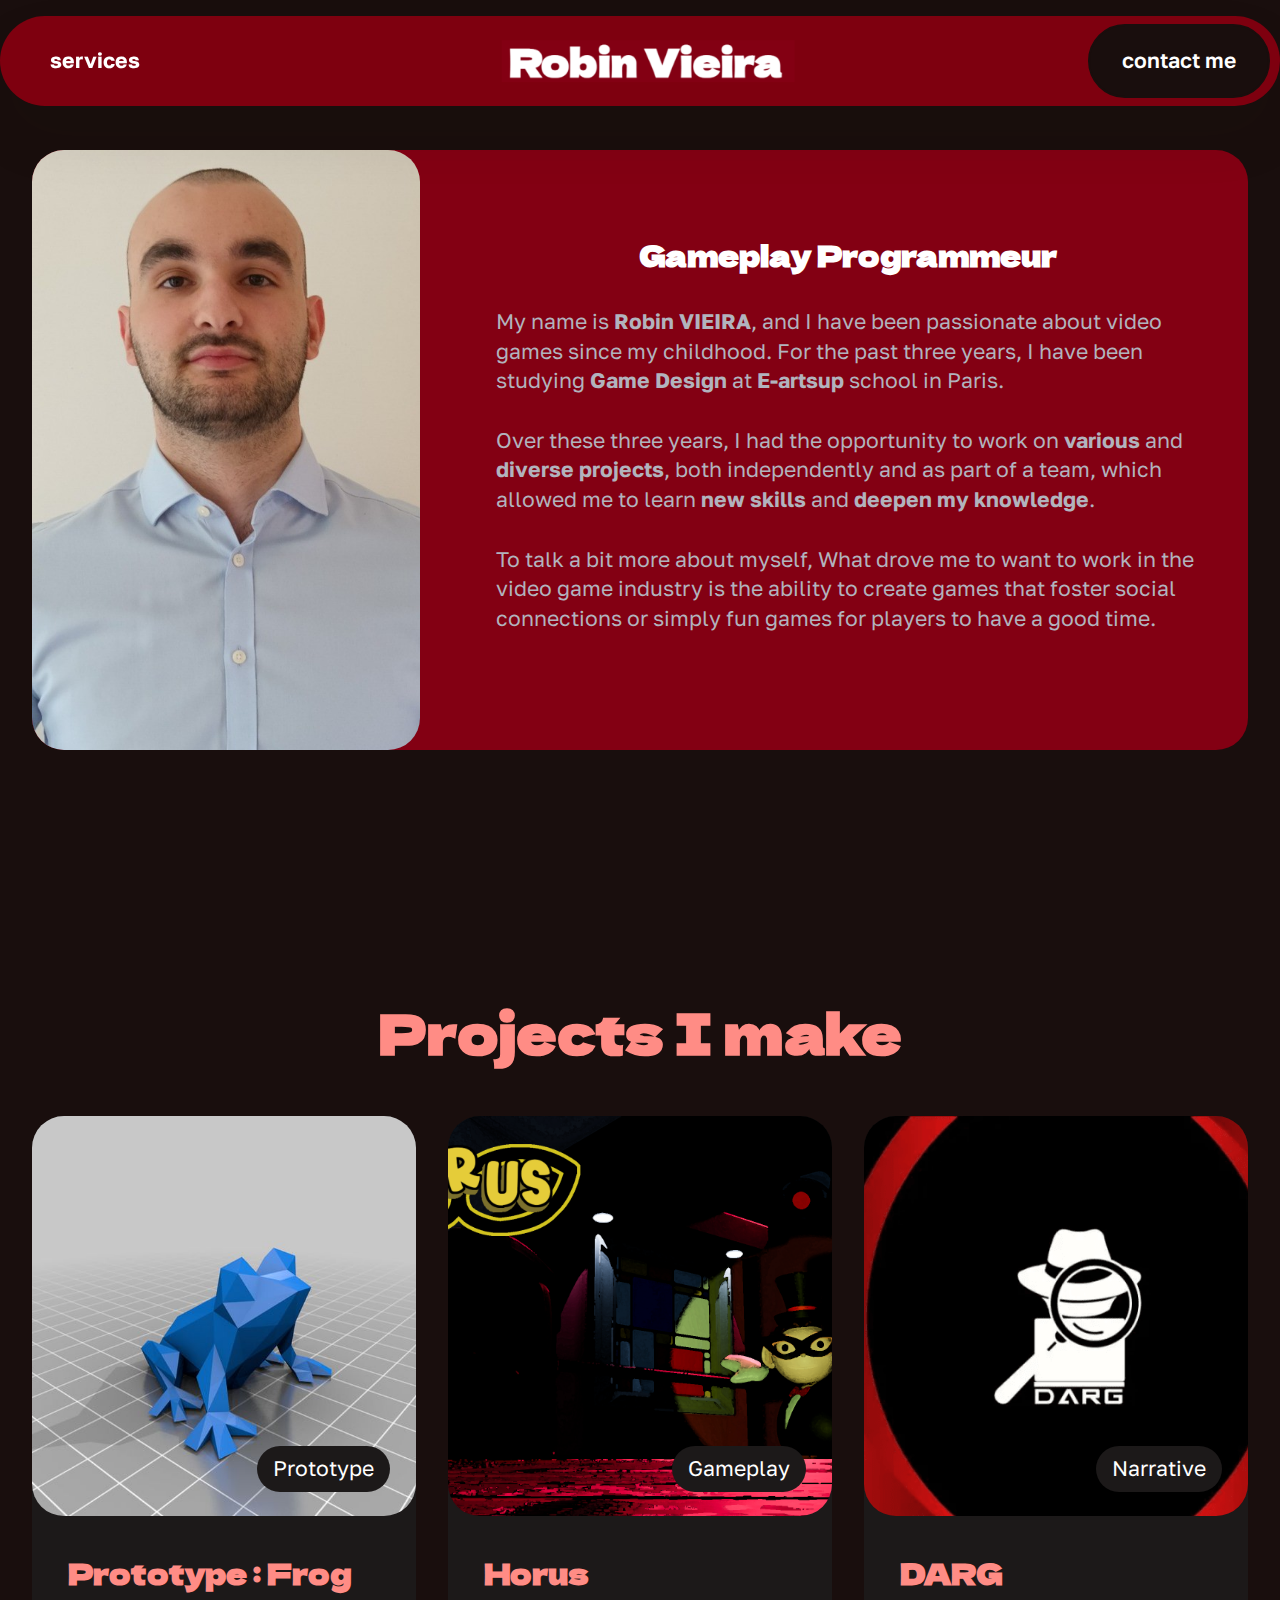
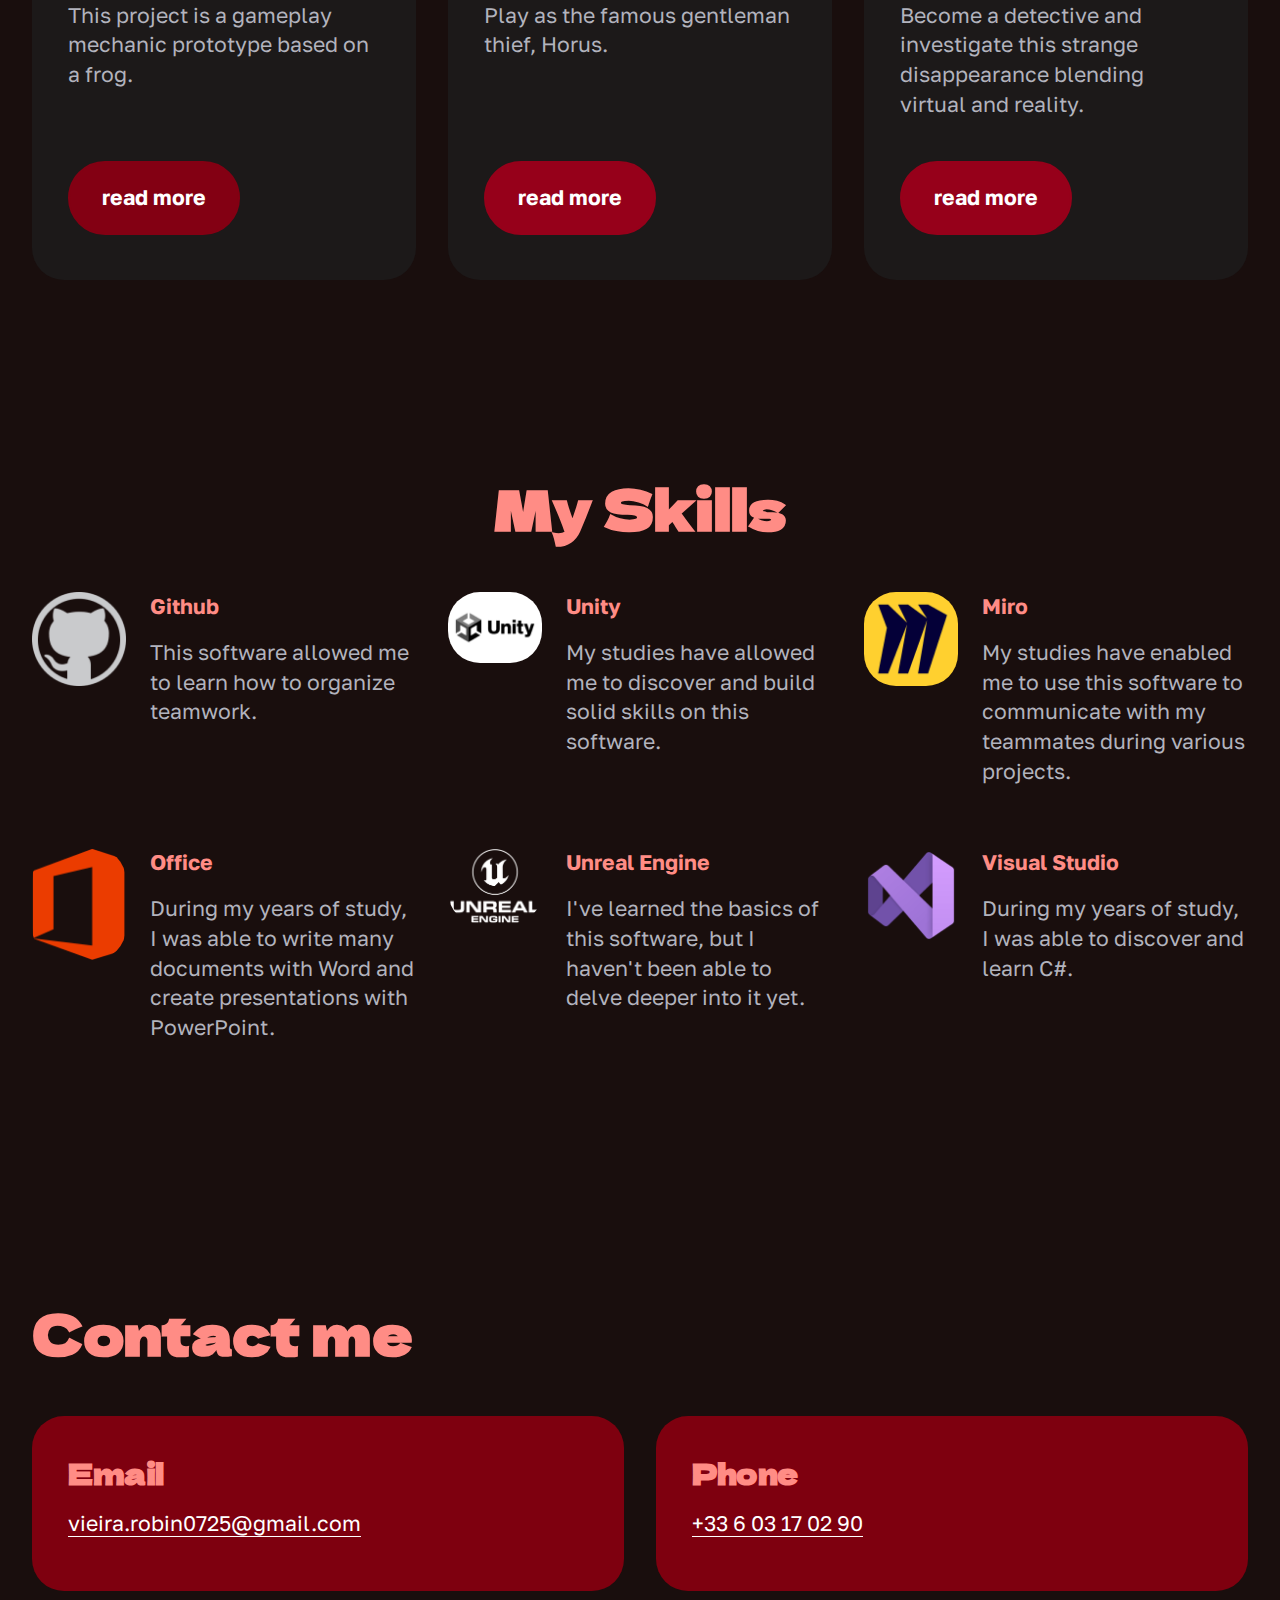
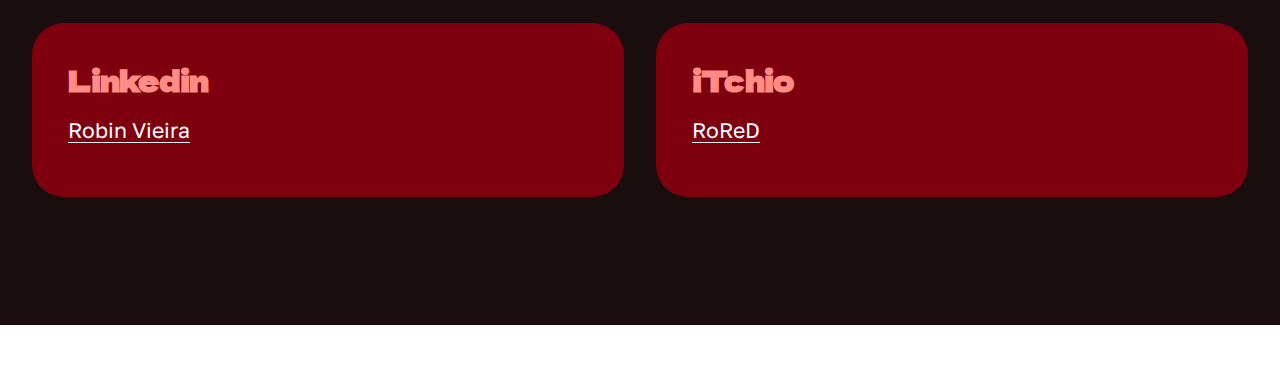
==== commit fdd56095: "f" ====
--- a/index.html
+++ b/index.html
@@ -21,7 +21,7 @@
   <noscript><link rel="stylesheet" href="https://fonts.googleapis.com/css?family=Dela+Gothic+One:400&display=swap"></noscript>
   <link rel="preload" href="https://fonts.googleapis.com/css?family=Golos+Text:400,500,600,700,800,900&display=swap" as="style" onload="this.onload=null;this.rel='stylesheet'">
   <noscript><link rel="stylesheet" href="https://fonts.googleapis.com/css?family=Golos+Text:400,500,600,700,800,900&display=swap"></noscript>
-  <link rel="preload" as="style" href="assets/mobirise/css/mbr-additional.css?v=eb5RAE"><link rel="stylesheet" href="assets/mobirise/css/mbr-additional.css?v=eb5RAE" type="text/css">
+  <link rel="preload" as="style" href="assets/mobirise/css/mbr-additional.css?v=YCgS27"><link rel="stylesheet" href="assets/mobirise/css/mbr-additional.css?v=YCgS27" type="text/css">
 
   
   
@@ -326,19 +326,18 @@
                         <p class="mbr-text mbr-fonts-style display-7"><a href="https://www.linkedin.com/in/robin-vieira-a2a3b5274/" class="text-primary" target="_blank">Robin Vieira</a></p>
                     </div>
                 </div>
-            </div>
-            <div class="item features-without-image col-12 col-md-6">
+            </div><div class="item features-without-image col-12 col-md-6">
                 <div class="item-wrapper">
                     <div class="text-wrapper">
-                        <h6 class="card-title mbr-fonts-style mb-3 display-5">
-                            <strong>Itch.io</strong></h6>
-                        <p class="mbr-text mbr-fonts-style display-7"></p><p><a href="https://rored.itch.io" class="text-primary"></a><a href="https://rored.itch.io" class="text-primary">RoReD</a></p><p></p>
+                        <h6 class="card-title mbr-fonts-style mb-3 display-5"><strong>iTchio</strong></h6>
+                        <p class="mbr-text mbr-fonts-style display-7"><a href="https://rored.itch.io" class="text-primary">RoReD</a></p>
                     </div>
                 </div>
             </div>
+            
         </div>
     </div>
-</section><section class="display-7" style="padding: 0;align-items: center;justify-content: center;flex-wrap: wrap;    align-content: center;display: flex;position: relative;height: 4rem;"><a href="https://mobiri.se/3183022" style="flex: 1 1;height: 4rem;position: absolute;width: 100%;z-index: 1;"><img alt="" style="height: 4rem;" src="[data-uri]"></a><p style="margin: 0;text-align: center;" class="display-7">&#8204;</p><a style="z-index:1" href="https://mobirise.com/builder/ai-website-builder.html">Free AI Website Software</a></section><script src="assets/bootstrap/js/bootstrap.bundle.min.js"></script>  <script src="assets/smoothscroll/smooth-scroll.js"></script>  <script src="assets/ytplayer/index.js"></script>  <script src="assets/dropdown/js/navbar-dropdown.js"></script>  <script src="assets/theme/js/script.js"></script>  
+</section><section class="display-7" style="padding: 0;align-items: center;justify-content: center;flex-wrap: wrap;    align-content: center;display: flex;position: relative;height: 4rem;"><a href="https://mobiri.se/3183022" style="flex: 1 1;height: 4rem;position: absolute;width: 100%;z-index: 1;"><img alt="" style="height: 4rem;" src="[data-uri]"></a><p style="margin: 0;text-align: center;" class="display-7">&#8204;</p><a style="z-index:1" href="https://mobirise.com/builder/ai-website-builder.html">Free AI Website Builder</a></section><script src="assets/bootstrap/js/bootstrap.bundle.min.js"></script>  <script src="assets/smoothscroll/smooth-scroll.js"></script>  <script src="assets/ytplayer/index.js"></script>  <script src="assets/dropdown/js/navbar-dropdown.js"></script>  <script src="assets/theme/js/script.js"></script>  
   
   
 </body>
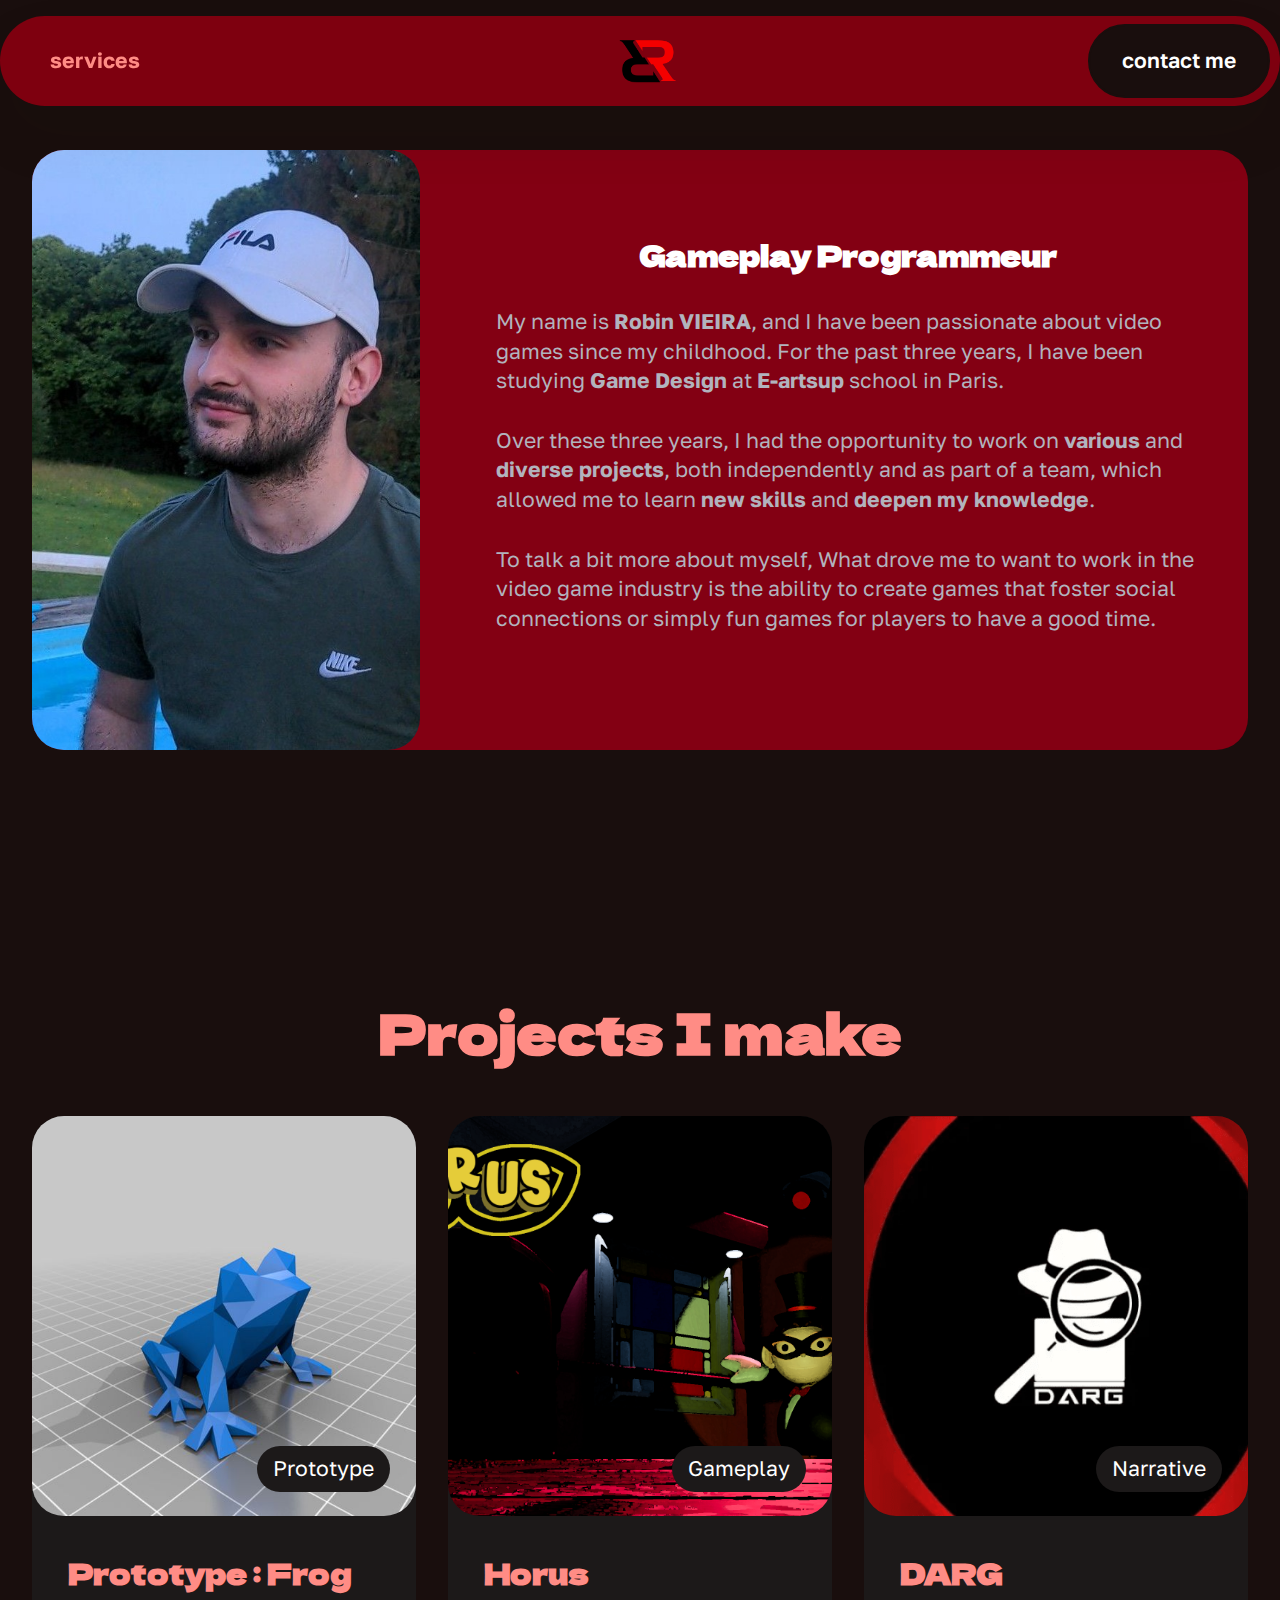
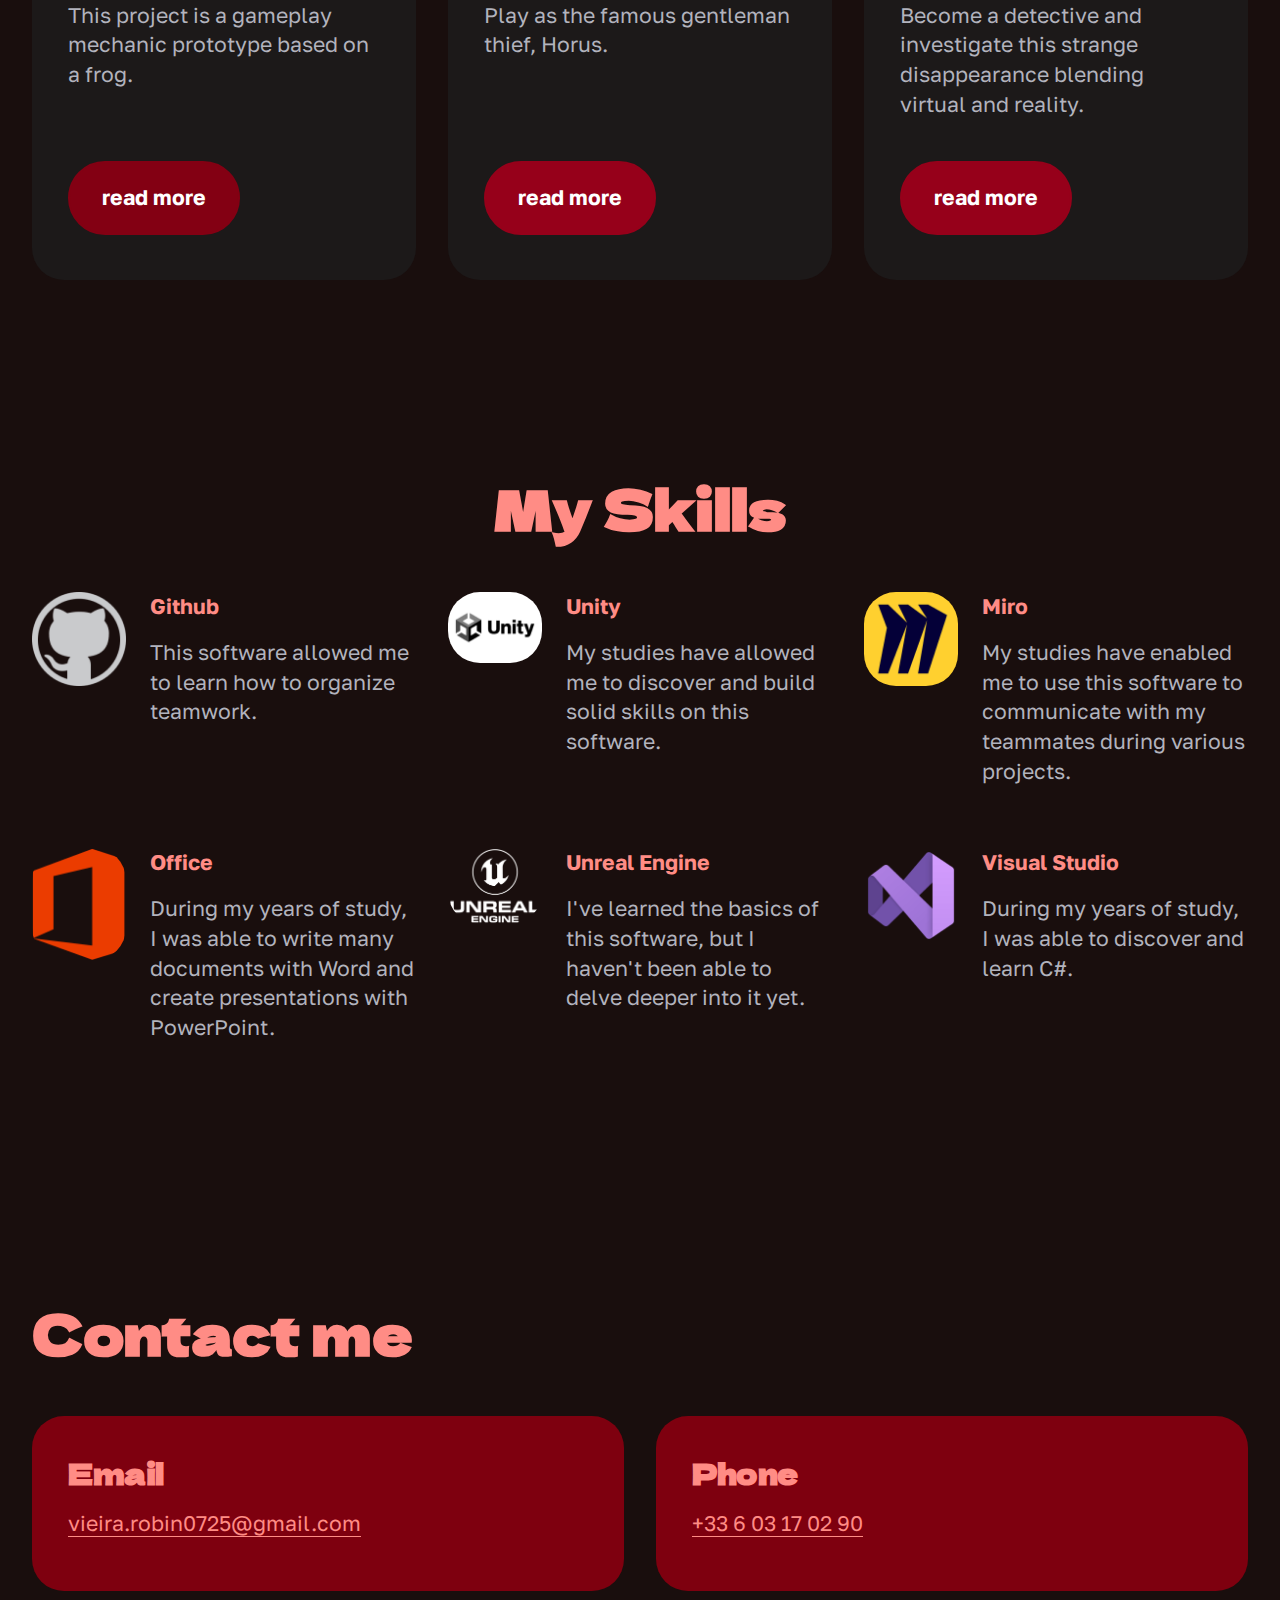
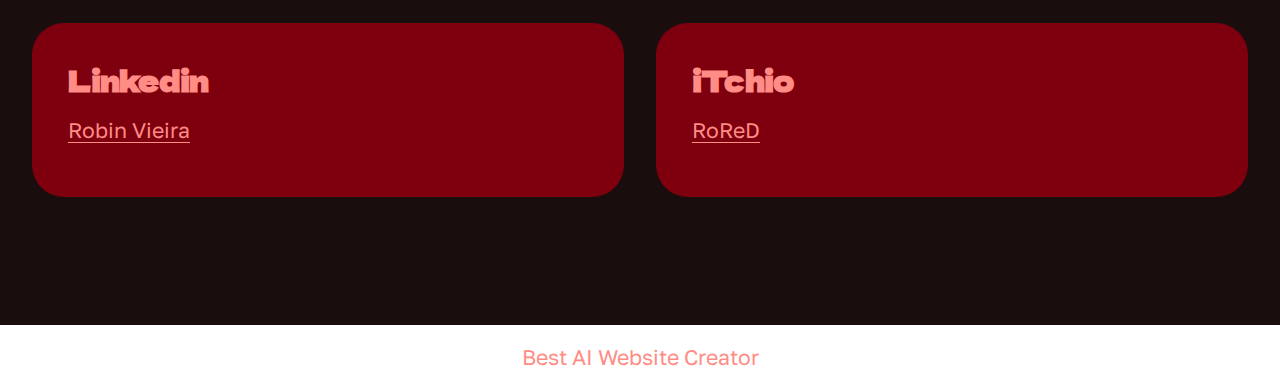
==== commit 895d67ab: "mise a jour" ====
--- a/index.html
+++ b/index.html
@@ -6,7 +6,7 @@
   <meta http-equiv="X-UA-Compatible" content="IE=edge">
   <meta name="generator" content="Mobirise v5.9.17, mobirise.com">
   <meta name="viewport" content="width=device-width, initial-scale=1, minimum-scale=1">
-  <link rel="shortcut icon" href="assets/images/image-380x54.png" type="image/x-icon">
+  <link rel="shortcut icon" href="assets/images/logo-206x152.png" type="image/x-icon">
   <meta name="description" content="">
   
   
@@ -21,7 +21,7 @@
   <noscript><link rel="stylesheet" href="https://fonts.googleapis.com/css?family=Dela+Gothic+One:400&display=swap"></noscript>
   <link rel="preload" href="https://fonts.googleapis.com/css?family=Golos+Text:400,500,600,700,800,900&display=swap" as="style" onload="this.onload=null;this.rel='stylesheet'">
   <noscript><link rel="stylesheet" href="https://fonts.googleapis.com/css?family=Golos+Text:400,500,600,700,800,900&display=swap"></noscript>
-  <link rel="preload" as="style" href="assets/mobirise/css/mbr-additional.css?v=YCgS27"><link rel="stylesheet" href="assets/mobirise/css/mbr-additional.css?v=YCgS27" type="text/css">
+  <link rel="preload" as="style" href="assets/mobirise/css/mbr-additional.css?v=95rJ1B"><link rel="stylesheet" href="assets/mobirise/css/mbr-additional.css?v=95rJ1B" type="text/css">
 
   
   
@@ -37,7 +37,7 @@
 			<div class="navbar-brand">
 				<span class="navbar-logo">
 					<a href="#">
-						<img src="assets/images/image-380x54.png" alt="Mobirise Website Builder" style="height: 2.6rem;">
+						<img src="assets/images/logo-206x152.png" alt="Mobirise Website Builder" style="height: 2.6rem;">
 					</a>
 				</span>
 				
@@ -73,7 +73,7 @@
         <div class="card-wrapper">
           <div class="row">
             <div class="col-12 col-md-12 col-lg-4 image-wrapper">
-              <img class="w-100" src="assets/images/1682615496988.jpg" alt="Mobirise Website Builder">
+              <img class="w-100" src="assets/images/moi-768x1024.jpeg" alt="Mobirise Website Builder">
             </div>
             <div class="col-12 col-lg col-md-12">
               <div class="text-wrapper align-left">
@@ -337,7 +337,7 @@
             
         </div>
     </div>
-</section><section class="display-7" style="padding: 0;align-items: center;justify-content: center;flex-wrap: wrap;    align-content: center;display: flex;position: relative;height: 4rem;"><a href="https://mobiri.se/3183022" style="flex: 1 1;height: 4rem;position: absolute;width: 100%;z-index: 1;"><img alt="" style="height: 4rem;" src="[data-uri]"></a><p style="margin: 0;text-align: center;" class="display-7">&#8204;</p><a style="z-index:1" href="https://mobirise.com/builder/ai-website-builder.html">Free AI Website Builder</a></section><script src="assets/bootstrap/js/bootstrap.bundle.min.js"></script>  <script src="assets/smoothscroll/smooth-scroll.js"></script>  <script src="assets/ytplayer/index.js"></script>  <script src="assets/dropdown/js/navbar-dropdown.js"></script>  <script src="assets/theme/js/script.js"></script>  
+</section><section class="display-7" style="padding: 0;align-items: center;justify-content: center;flex-wrap: wrap;    align-content: center;display: flex;position: relative;height: 4rem;"><a href="https://mobiri.se/3183022" style="flex: 1 1;height: 4rem;position: absolute;width: 100%;z-index: 1;"><img alt="" style="height: 4rem;" src="[data-uri]"></a><p style="margin: 0;text-align: center;" class="display-7">&#8204;</p><a style="z-index:1" href="https://mobirise.com/builder/ai-website-creator.html">Best AI Website Creator</a></section><script src="assets/bootstrap/js/bootstrap.bundle.min.js"></script>  <script src="assets/smoothscroll/smooth-scroll.js"></script>  <script src="assets/ytplayer/index.js"></script>  <script src="assets/dropdown/js/navbar-dropdown.js"></script>  <script src="assets/theme/js/script.js"></script>  
   
   
 </body>
--- a/assets/mobirise/css/mbr-additional.css
+++ b/assets/mobirise/css/mbr-additional.css
@@ -146,13 +146,13 @@
   border-radius: 4px;
 }
 .bg-primary {
-  background-color: #ffffff !important;
+  background-color: #ff8c85 !important;
 }
 .bg-success {
   background-color: #190e0d !important;
 }
 .bg-info {
-  background-color: #1a3c22 !important;
+  background-color: #ff8c85 !important;
 }
 .bg-warning {
   background-color: #830013 !important;
@@ -162,9 +162,9 @@
 }
 .btn-primary,
 .btn-primary:active {
-  background-color: #ffffff !important;
-  border-color: #ffffff !important;
-  color: #808080 !important;
+  background-color: #ff8c85 !important;
+  border-color: #ff8c85 !important;
+  color: #ffffff !important;
   box-shadow: none;
 }
 .btn-primary:hover,
@@ -172,15 +172,15 @@
 .btn-primary.focus,
 .btn-primary.active {
   color: inherit;
-  background-color: #ffffff !important;
-  border-color: #ffffff !important;
+  background-color: #ffbcb8 !important;
+  border-color: #ffbcb8 !important;
   box-shadow: none;
 }
 .btn-primary.disabled,
 .btn-primary:disabled {
-  color: #808080 !important;
-  background-color: #ffffff !important;
-  border-color: #ffffff !important;
+  color: #ffffff !important;
+  background-color: #ffbcb8 !important;
+  border-color: #ffbcb8 !important;
 }
 .btn-secondary,
 .btn-secondary:active {
@@ -206,8 +206,8 @@
 }
 .btn-info,
 .btn-info:active {
-  background-color: #1a3c22 !important;
-  border-color: #1a3c22 !important;
+  background-color: #ff8c85 !important;
+  border-color: #ff8c85 !important;
   color: #ffffff !important;
   box-shadow: none;
 }
@@ -216,15 +216,15 @@
 .btn-info.focus,
 .btn-info.active {
   color: inherit;
-  background-color: #296036 !important;
-  border-color: #296036 !important;
+  background-color: #ffbcb8 !important;
+  border-color: #ffbcb8 !important;
   box-shadow: none;
 }
 .btn-info.disabled,
 .btn-info:disabled {
   color: #ffffff !important;
-  background-color: #296036 !important;
-  border-color: #296036 !important;
+  background-color: #ffbcb8 !important;
+  border-color: #ffbcb8 !important;
 }
 .btn-success,
 .btn-success:active {
@@ -339,23 +339,23 @@
 .btn-primary-outline,
 .btn-primary-outline:active {
   background-color: transparent !important;
-  border-color: #ffffff;
-  color: #ffffff;
+  border-color: #ff8c85;
+  color: #ff8c85;
 }
 .btn-primary-outline:hover,
 .btn-primary-outline:focus,
 .btn-primary-outline.focus,
 .btn-primary-outline.active {
-  color: #d4d4d4 !important;
+  color: #ff3a2e !important;
   background-color: transparent !important;
-  border-color: #d4d4d4 !important;
+  border-color: #ff3a2e !important;
   box-shadow: none !important;
 }
 .btn-primary-outline.disabled,
 .btn-primary-outline:disabled {
-  color: #808080 !important;
-  background-color: #ffffff !important;
-  border-color: #ffffff !important;
+  color: #ffffff !important;
+  background-color: #ff8c85 !important;
+  border-color: #ff8c85 !important;
 }
 .btn-secondary-outline,
 .btn-secondary-outline:active {
@@ -381,23 +381,23 @@
 .btn-info-outline,
 .btn-info-outline:active {
   background-color: transparent !important;
-  border-color: #1a3c22;
-  color: #1a3c22;
+  border-color: #ff8c85;
+  color: #ff8c85;
 }
 .btn-info-outline:hover,
 .btn-info-outline:focus,
 .btn-info-outline.focus,
 .btn-info-outline.active {
-  color: #000000 !important;
+  color: #ff3a2e !important;
   background-color: transparent !important;
-  border-color: #000000 !important;
+  border-color: #ff3a2e !important;
   box-shadow: none !important;
 }
 .btn-info-outline.disabled,
 .btn-info-outline:disabled {
   color: #ffffff !important;
-  background-color: #1a3c22 !important;
-  border-color: #1a3c22 !important;
+  background-color: #ff8c85 !important;
+  border-color: #ff8c85 !important;
 }
 .btn-success-outline,
 .btn-success-outline:active {
@@ -505,7 +505,7 @@
   border-color: #fafafa !important;
 }
 .text-primary {
-  color: #ffffff !important;
+  color: #ff8c85 !important;
 }
 .text-secondary {
   color: #96001a !important;
@@ -514,7 +514,7 @@
   color: #190e0d !important;
 }
 .text-info {
-  color: #1a3c22 !important;
+  color: #ff8c85 !important;
 }
 .text-warning {
   color: #830013 !important;
@@ -531,7 +531,7 @@
 a.text-primary:hover,
 a.text-primary:focus,
 a.text-primary.active {
-  color: #cccccc !important;
+  color: #ff2c1f !important;
 }
 a.text-secondary:hover,
 a.text-secondary:focus,
@@ -546,7 +546,7 @@
 a.text-info:hover,
 a.text-info:focus,
 a.text-info.active {
-  color: #000000 !important;
+  color: #ff2c1f !important;
 }
 a.text-warning:hover,
 a.text-warning:focus,
@@ -577,7 +577,7 @@
   background-position: 0 1.2em;
 }
 .nav-tabs .nav-link.active {
-  color: #ffffff;
+  color: #ff8c85;
 }
 .nav-tabs .nav-link:not(.active) {
   color: #232323;
@@ -586,7 +586,7 @@
   background-color: #70c770;
 }
 .alert-info {
-  background-color: #1a3c22;
+  background-color: #ff8c85;
 }
 .alert-warning {
   background-color: #830013;
@@ -601,9 +601,9 @@
   border-radius: 100px !important;
 }
 .mbr-gallery-filter li.active .btn {
-  background-color: #ffffff;
-  border-color: #ffffff;
-  color: #8c8c8c;
+  background-color: #ff8c85;
+  border-color: #ff8c85;
+  color: #ffffff;
 }
 .mbr-gallery-filter li.active .btn:focus {
   box-shadow: none;
@@ -613,7 +613,7 @@
 }
 a,
 a:hover {
-  color: #ffffff;
+  color: #ff8c85;
 }
 .mbr-plan-header.bg-primary .mbr-plan-subtitle,
 .mbr-plan-header.bg-primary .mbr-plan-price-desc {
@@ -625,7 +625,7 @@
 }
 .mbr-plan-header.bg-info .mbr-plan-subtitle,
 .mbr-plan-header.bg-info .mbr-plan-price-desc {
-  color: #77c489;
+  color: #ffffff;
 }
 .mbr-plan-header.bg-warning .mbr-plan-subtitle,
 .mbr-plan-header.bg-warning .mbr-plan-price-desc {
@@ -652,7 +652,7 @@
 .form-control:hover,
 .form-control:focus {
   box-shadow: rgba(0, 0, 0, 0.07) 0px 1px 1px 0px, rgba(0, 0, 0, 0.07) 0px 1px 3px 0px, rgba(0, 0, 0, 0.03) 0px 0px 0px 1px;
-  border-color: #ffffff !important;
+  border-color: #ff8c85 !important;
 }
 .form-control:-webkit-input-placeholder {
   font-family: 'Golos Text', sans-serif;
@@ -664,7 +664,7 @@
   font-size: 1.75rem;
 }
 blockquote {
-  border-color: #ffffff;
+  border-color: #ff8c85;
 }
 /* Forms */
 .mbr-form .input-group-btn .btn {
@@ -682,14 +682,14 @@
 }
 .jq-selectbox li:hover,
 .jq-selectbox li.selected {
-  background-color: #ffffff;
-  color: #000000;
+  background-color: #ff8c85;
+  color: #ffffff;
 }
 .jq-number__spin {
   transition: 0.25s ease;
 }
 .jq-number__spin:hover {
-  border-color: #ffffff;
+  border-color: #ff8c85;
 }
 .jq-selectbox .jq-selectbox__trigger-arrow,
 .jq-number__spin.minus:after,
@@ -701,14 +701,14 @@
 .jq-selectbox:hover .jq-selectbox__trigger-arrow,
 .jq-number__spin.minus:hover:after,
 .jq-number__spin.plus:hover:after {
-  border-top-color: #ffffff;
-  border-bottom-color: #ffffff;
+  border-top-color: #ff8c85;
+  border-bottom-color: #ff8c85;
 }
 .xdsoft_datetimepicker .xdsoft_calendar td.xdsoft_default,
 .xdsoft_datetimepicker .xdsoft_calendar td.xdsoft_current,
 .xdsoft_datetimepicker .xdsoft_timepicker .xdsoft_time_box > div > div.xdsoft_current {
   color: #000000 !important;
-  background-color: #ffffff !important;
+  background-color: #ff8c85 !important;
   box-shadow: none !important;
 }
 .xdsoft_datetimepicker .xdsoft_calendar td:hover,
@@ -739,7 +739,7 @@
   top: 50%;
   left: 50%;
   transform: translateX(-50%) translateY(-50%);
-  background-image: url("data:image/svg+xml;charset=UTF-8,%3csvg width='32' height='32' viewBox='0 0 64 64' xmlns='http://www.w3.org/2000/svg' stroke='%23ffffff' %3e%3cg fill='none' fill-rule='evenodd'%3e%3cg transform='translate(16 16)' stroke-width='2'%3e%3ccircle stroke-opacity='.5' cx='16' cy='16' r='16'/%3e%3cpath d='M32 16c0-9.94-8.06-16-16-16'%3e%3canimateTransform attributeName='transform' type='rotate' from='0 16 16' to='360 16 16' dur='1s' repeatCount='indefinite'/%3e%3c/path%3e%3c/g%3e%3c/g%3e%3c/svg%3e");
+  background-image: url("data:image/svg+xml;charset=UTF-8,%3csvg width='32' height='32' viewBox='0 0 64 64' xmlns='http://www.w3.org/2000/svg' stroke='%23ff8c85' %3e%3cg fill='none' fill-rule='evenodd'%3e%3cg transform='translate(16 16)' stroke-width='2'%3e%3ccircle stroke-opacity='.5' cx='16' cy='16' r='16'/%3e%3cpath d='M32 16c0-9.94-8.06-16-16-16'%3e%3canimateTransform attributeName='transform' type='rotate' from='0 16 16' to='360 16 16' dur='1s' repeatCount='indefinite'/%3e%3c/path%3e%3c/g%3e%3c/g%3e%3c/svg%3e");
 }
 section.lazy-placeholder:after {
   opacity: 0.5;
@@ -3645,6 +3645,79 @@
 .cid-u9zesai168 .mbr-section-btn {
   color: #b2b3bd;
 }
+.cid-um5gXKSLlC {
+  padding-top: 6rem;
+  padding-bottom: 6rem;
+  background-color: #190e0d;
+}
+.cid-um5gXKSLlC .mbr-fallback-image.disabled {
+  display: none;
+}
+.cid-um5gXKSLlC .mbr-fallback-image {
+  display: block;
+  background-size: cover;
+  background-position: center center;
+  width: 100%;
+  height: 100%;
+  position: absolute;
+  top: 0;
+}
+.cid-um5gXKSLlC .item-mb {
+  margin-bottom: 2rem;
+}
+@media (max-width: 767px) {
+  .cid-um5gXKSLlC .item-mb {
+    margin-bottom: 1rem;
+  }
+}
+.cid-um5gXKSLlC .item-wrapper {
+  background: #ffffff;
+  padding: 2.25rem;
+  height: 100%;
+  display: flex;
+  flex-direction: column;
+}
+@media (min-width: 992px) and (max-width: 1200px) {
+  .cid-um5gXKSLlC .item-wrapper {
+    padding: 2rem 1.5rem;
+    margin-bottom: 0rem;
+  }
+}
+@media (max-width: 767px) {
+  .cid-um5gXKSLlC .item-wrapper {
+    padding: 2rem 1.5rem;
+    margin-bottom: 1rem;
+  }
+}
+.cid-um5gXKSLlC .mbr-iconfont {
+  display: inline-flex;
+  font-size: 3rem;
+  color: #ff8c85;
+  margin-bottom: 1rem;
+  width: 80px;
+  justify-content: center;
+  align-items: center;
+  background: #96001a;
+  height: 80px;
+  border-radius: 50%;
+}
+.cid-um5gXKSLlC .mbr-section-title {
+  color: #ff8c85;
+}
+.cid-um5gXKSLlC .mbr-section-subtitle {
+  color: #ffffff;
+}
+.cid-um5gXKSLlC .card-box {
+  display: flex;
+  flex-direction: column;
+  height: 100%;
+}
+.cid-um5gXKSLlC .card-box .item-footer {
+  margin-top: auto;
+}
+.cid-um5gXKSLlC .content-head {
+  max-width: 800px;
+}
 .cid-u9zesb6m4X {
   padding-top: 6rem;
   padding-bottom: 6rem;
@@ -3700,3 +3773,58 @@
 .cid-u9zesb6m4X .mbr-section-btn {
   color: #b2b3bd;
 }
+.cid-um5FrAs1aI {
+  padding-top: 6rem;
+  padding-bottom: 6rem;
+  background-color: #190e0d;
+}
+.cid-um5FrAs1aI .mbr-fallback-image.disabled {
+  display: none;
+}
+.cid-um5FrAs1aI .mbr-fallback-image {
+  display: block;
+  background-size: cover;
+  background-position: center center;
+  width: 100%;
+  height: 100%;
+  position: absolute;
+  top: 0;
+}
+@media (max-width: 992px) {
+  .cid-um5FrAs1aI .mbr-figure {
+    margin-top: 1.5rem;
+  }
+}
+.cid-um5FrAs1aI .row {
+  align-items: center;
+}
+@media (min-width: 992px) {
+  .cid-um5FrAs1aI .text-wrapper {
+    padding: 0 2rem;
+  }
+}
+.cid-um5FrAs1aI .media-content,
+.cid-um5FrAs1aI .mbr-figure {
+  align-self: center;
+}
+.cid-um5FrAs1aI .mbr-figure iframe {
+  width: 100%;
+  border-radius: 2rem;
+  overflow: hidden;
+}
+.cid-um5FrAs1aI .mbr-figure {
+  border-radius: 0rem;
+  overflow: hidden;
+}
+@media (min-width: 767px) {
+  .cid-um5FrAs1aI .mbr-figure {
+    border-radius: 2rem;
+  }
+}
+.cid-um5FrAs1aI .mbr-section-title {
+  color: #ff8c85;
+}
+.cid-um5FrAs1aI .mbr-text,
+.cid-um5FrAs1aI .mbr-section-btn {
+  color: #b2b3bd;
+}
--- a/assets/mobirise/css/mbr-additional.css
+++ b/assets/mobirise/css/mbr-additional.css
@@ -146,13 +146,13 @@
   border-radius: 4px;
 }
 .bg-primary {
-  background-color: #ffffff !important;
+  background-color: #ff8c85 !important;
 }
 .bg-success {
   background-color: #190e0d !important;
 }
 .bg-info {
-  background-color: #1a3c22 !important;
+  background-color: #ff8c85 !important;
 }
 .bg-warning {
   background-color: #830013 !important;
@@ -162,9 +162,9 @@
 }
 .btn-primary,
 .btn-primary:active {
-  background-color: #ffffff !important;
-  border-color: #ffffff !important;
-  color: #808080 !important;
+  background-color: #ff8c85 !important;
+  border-color: #ff8c85 !important;
+  color: #ffffff !important;
   box-shadow: none;
 }
 .btn-primary:hover,
@@ -172,15 +172,15 @@
 .btn-primary.focus,
 .btn-primary.active {
   color: inherit;
-  background-color: #ffffff !important;
-  border-color: #ffffff !important;
+  background-color: #ffbcb8 !important;
+  border-color: #ffbcb8 !important;
   box-shadow: none;
 }
 .btn-primary.disabled,
 .btn-primary:disabled {
-  color: #808080 !important;
-  background-color: #ffffff !important;
-  border-color: #ffffff !important;
+  color: #ffffff !important;
+  background-color: #ffbcb8 !important;
+  border-color: #ffbcb8 !important;
 }
 .btn-secondary,
 .btn-secondary:active {
@@ -206,8 +206,8 @@
 }
 .btn-info,
 .btn-info:active {
-  background-color: #1a3c22 !important;
-  border-color: #1a3c22 !important;
+  background-color: #ff8c85 !important;
+  border-color: #ff8c85 !important;
   color: #ffffff !important;
   box-shadow: none;
 }
@@ -216,15 +216,15 @@
 .btn-info.focus,
 .btn-info.active {
   color: inherit;
-  background-color: #296036 !important;
-  border-color: #296036 !important;
+  background-color: #ffbcb8 !important;
+  border-color: #ffbcb8 !important;
   box-shadow: none;
 }
 .btn-info.disabled,
 .btn-info:disabled {
   color: #ffffff !important;
-  background-color: #296036 !important;
-  border-color: #296036 !important;
+  background-color: #ffbcb8 !important;
+  border-color: #ffbcb8 !important;
 }
 .btn-success,
 .btn-success:active {
@@ -339,23 +339,23 @@
 .btn-primary-outline,
 .btn-primary-outline:active {
   background-color: transparent !important;
-  border-color: #ffffff;
-  color: #ffffff;
+  border-color: #ff8c85;
+  color: #ff8c85;
 }
 .btn-primary-outline:hover,
 .btn-primary-outline:focus,
 .btn-primary-outline.focus,
 .btn-primary-outline.active {
-  color: #d4d4d4 !important;
+  color: #ff3a2e !important;
   background-color: transparent !important;
-  border-color: #d4d4d4 !important;
+  border-color: #ff3a2e !important;
   box-shadow: none !important;
 }
 .btn-primary-outline.disabled,
 .btn-primary-outline:disabled {
-  color: #808080 !important;
-  background-color: #ffffff !important;
-  border-color: #ffffff !important;
+  color: #ffffff !important;
+  background-color: #ff8c85 !important;
+  border-color: #ff8c85 !important;
 }
 .btn-secondary-outline,
 .btn-secondary-outline:active {
@@ -381,23 +381,23 @@
 .btn-info-outline,
 .btn-info-outline:active {
   background-color: transparent !important;
-  border-color: #1a3c22;
-  color: #1a3c22;
+  border-color: #ff8c85;
+  color: #ff8c85;
 }
 .btn-info-outline:hover,
 .btn-info-outline:focus,
 .btn-info-outline.focus,
 .btn-info-outline.active {
-  color: #000000 !important;
+  color: #ff3a2e !important;
   background-color: transparent !important;
-  border-color: #000000 !important;
+  border-color: #ff3a2e !important;
   box-shadow: none !important;
 }
 .btn-info-outline.disabled,
 .btn-info-outline:disabled {
   color: #ffffff !important;
-  background-color: #1a3c22 !important;
-  border-color: #1a3c22 !important;
+  background-color: #ff8c85 !important;
+  border-color: #ff8c85 !important;
 }
 .btn-success-outline,
 .btn-success-outline:active {
@@ -505,7 +505,7 @@
   border-color: #fafafa !important;
 }
 .text-primary {
-  color: #ffffff !important;
+  color: #ff8c85 !important;
 }
 .text-secondary {
   color: #96001a !important;
@@ -514,7 +514,7 @@
   color: #190e0d !important;
 }
 .text-info {
-  color: #1a3c22 !important;
+  color: #ff8c85 !important;
 }
 .text-warning {
   color: #830013 !important;
@@ -531,7 +531,7 @@
 a.text-primary:hover,
 a.text-primary:focus,
 a.text-primary.active {
-  color: #cccccc !important;
+  color: #ff2c1f !important;
 }
 a.text-secondary:hover,
 a.text-secondary:focus,
@@ -546,7 +546,7 @@
 a.text-info:hover,
 a.text-info:focus,
 a.text-info.active {
-  color: #000000 !important;
+  color: #ff2c1f !important;
 }
 a.text-warning:hover,
 a.text-warning:focus,
@@ -577,7 +577,7 @@
   background-position: 0 1.2em;
 }
 .nav-tabs .nav-link.active {
-  color: #ffffff;
+  color: #ff8c85;
 }
 .nav-tabs .nav-link:not(.active) {
   color: #232323;
@@ -586,7 +586,7 @@
   background-color: #70c770;
 }
 .alert-info {
-  background-color: #1a3c22;
+  background-color: #ff8c85;
 }
 .alert-warning {
   background-color: #830013;
@@ -601,9 +601,9 @@
   border-radius: 100px !important;
 }
 .mbr-gallery-filter li.active .btn {
-  background-color: #ffffff;
-  border-color: #ffffff;
-  color: #8c8c8c;
+  background-color: #ff8c85;
+  border-color: #ff8c85;
+  color: #ffffff;
 }
 .mbr-gallery-filter li.active .btn:focus {
   box-shadow: none;
@@ -613,7 +613,7 @@
 }
 a,
 a:hover {
-  color: #ffffff;
+  color: #ff8c85;
 }
 .mbr-plan-header.bg-primary .mbr-plan-subtitle,
 .mbr-plan-header.bg-primary .mbr-plan-price-desc {
@@ -625,7 +625,7 @@
 }
 .mbr-plan-header.bg-info .mbr-plan-subtitle,
 .mbr-plan-header.bg-info .mbr-plan-price-desc {
-  color: #77c489;
+  color: #ffffff;
 }
 .mbr-plan-header.bg-warning .mbr-plan-subtitle,
 .mbr-plan-header.bg-warning .mbr-plan-price-desc {
@@ -652,7 +652,7 @@
 .form-control:hover,
 .form-control:focus {
   box-shadow: rgba(0, 0, 0, 0.07) 0px 1px 1px 0px, rgba(0, 0, 0, 0.07) 0px 1px 3px 0px, rgba(0, 0, 0, 0.03) 0px 0px 0px 1px;
-  border-color: #ffffff !important;
+  border-color: #ff8c85 !important;
 }
 .form-control:-webkit-input-placeholder {
   font-family: 'Golos Text', sans-serif;
@@ -664,7 +664,7 @@
   font-size: 1.75rem;
 }
 blockquote {
-  border-color: #ffffff;
+  border-color: #ff8c85;
 }
 /* Forms */
 .mbr-form .input-group-btn .btn {
@@ -682,14 +682,14 @@
 }
 .jq-selectbox li:hover,
 .jq-selectbox li.selected {
-  background-color: #ffffff;
-  color: #000000;
+  background-color: #ff8c85;
+  color: #ffffff;
 }
 .jq-number__spin {
   transition: 0.25s ease;
 }
 .jq-number__spin:hover {
-  border-color: #ffffff;
+  border-color: #ff8c85;
 }
 .jq-selectbox .jq-selectbox__trigger-arrow,
 .jq-number__spin.minus:after,
@@ -701,14 +701,14 @@
 .jq-selectbox:hover .jq-selectbox__trigger-arrow,
 .jq-number__spin.minus:hover:after,
 .jq-number__spin.plus:hover:after {
-  border-top-color: #ffffff;
-  border-bottom-color: #ffffff;
+  border-top-color: #ff8c85;
+  border-bottom-color: #ff8c85;
 }
 .xdsoft_datetimepicker .xdsoft_calendar td.xdsoft_default,
 .xdsoft_datetimepicker .xdsoft_calendar td.xdsoft_current,
 .xdsoft_datetimepicker .xdsoft_timepicker .xdsoft_time_box > div > div.xdsoft_current {
   color: #000000 !important;
-  background-color: #ffffff !important;
+  background-color: #ff8c85 !important;
   box-shadow: none !important;
 }
 .xdsoft_datetimepicker .xdsoft_calendar td:hover,
@@ -739,7 +739,7 @@
   top: 50%;
   left: 50%;
   transform: translateX(-50%) translateY(-50%);
-  background-image: url("data:image/svg+xml;charset=UTF-8,%3csvg width='32' height='32' viewBox='0 0 64 64' xmlns='http://www.w3.org/2000/svg' stroke='%23ffffff' %3e%3cg fill='none' fill-rule='evenodd'%3e%3cg transform='translate(16 16)' stroke-width='2'%3e%3ccircle stroke-opacity='.5' cx='16' cy='16' r='16'/%3e%3cpath d='M32 16c0-9.94-8.06-16-16-16'%3e%3canimateTransform attributeName='transform' type='rotate' from='0 16 16' to='360 16 16' dur='1s' repeatCount='indefinite'/%3e%3c/path%3e%3c/g%3e%3c/g%3e%3c/svg%3e");
+  background-image: url("data:image/svg+xml;charset=UTF-8,%3csvg width='32' height='32' viewBox='0 0 64 64' xmlns='http://www.w3.org/2000/svg' stroke='%23ff8c85' %3e%3cg fill='none' fill-rule='evenodd'%3e%3cg transform='translate(16 16)' stroke-width='2'%3e%3ccircle stroke-opacity='.5' cx='16' cy='16' r='16'/%3e%3cpath d='M32 16c0-9.94-8.06-16-16-16'%3e%3canimateTransform attributeName='transform' type='rotate' from='0 16 16' to='360 16 16' dur='1s' repeatCount='indefinite'/%3e%3c/path%3e%3c/g%3e%3c/g%3e%3c/svg%3e");
 }
 section.lazy-placeholder:after {
   opacity: 0.5;
@@ -3645,6 +3645,79 @@
 .cid-u9zesai168 .mbr-section-btn {
   color: #b2b3bd;
 }
+.cid-um5gXKSLlC {
+  padding-top: 6rem;
+  padding-bottom: 6rem;
+  background-color: #190e0d;
+}
+.cid-um5gXKSLlC .mbr-fallback-image.disabled {
+  display: none;
+}
+.cid-um5gXKSLlC .mbr-fallback-image {
+  display: block;
+  background-size: cover;
+  background-position: center center;
+  width: 100%;
+  height: 100%;
+  position: absolute;
+  top: 0;
+}
+.cid-um5gXKSLlC .item-mb {
+  margin-bottom: 2rem;
+}
+@media (max-width: 767px) {
+  .cid-um5gXKSLlC .item-mb {
+    margin-bottom: 1rem;
+  }
+}
+.cid-um5gXKSLlC .item-wrapper {
+  background: #ffffff;
+  padding: 2.25rem;
+  height: 100%;
+  display: flex;
+  flex-direction: column;
+}
+@media (min-width: 992px) and (max-width: 1200px) {
+  .cid-um5gXKSLlC .item-wrapper {
+    padding: 2rem 1.5rem;
+    margin-bottom: 0rem;
+  }
+}
+@media (max-width: 767px) {
+  .cid-um5gXKSLlC .item-wrapper {
+    padding: 2rem 1.5rem;
+    margin-bottom: 1rem;
+  }
+}
+.cid-um5gXKSLlC .mbr-iconfont {
+  display: inline-flex;
+  font-size: 3rem;
+  color: #ff8c85;
+  margin-bottom: 1rem;
+  width: 80px;
+  justify-content: center;
+  align-items: center;
+  background: #96001a;
+  height: 80px;
+  border-radius: 50%;
+}
+.cid-um5gXKSLlC .mbr-section-title {
+  color: #ff8c85;
+}
+.cid-um5gXKSLlC .mbr-section-subtitle {
+  color: #ffffff;
+}
+.cid-um5gXKSLlC .card-box {
+  display: flex;
+  flex-direction: column;
+  height: 100%;
+}
+.cid-um5gXKSLlC .card-box .item-footer {
+  margin-top: auto;
+}
+.cid-um5gXKSLlC .content-head {
+  max-width: 800px;
+}
 .cid-u9zesb6m4X {
   padding-top: 6rem;
   padding-bottom: 6rem;
@@ -3700,3 +3773,58 @@
 .cid-u9zesb6m4X .mbr-section-btn {
   color: #b2b3bd;
 }
+.cid-um5FrAs1aI {
+  padding-top: 6rem;
+  padding-bottom: 6rem;
+  background-color: #190e0d;
+}
+.cid-um5FrAs1aI .mbr-fallback-image.disabled {
+  display: none;
+}
+.cid-um5FrAs1aI .mbr-fallback-image {
+  display: block;
+  background-size: cover;
+  background-position: center center;
+  width: 100%;
+  height: 100%;
+  position: absolute;
+  top: 0;
+}
+@media (max-width: 992px) {
+  .cid-um5FrAs1aI .mbr-figure {
+    margin-top: 1.5rem;
+  }
+}
+.cid-um5FrAs1aI .row {
+  align-items: center;
+}
+@media (min-width: 992px) {
+  .cid-um5FrAs1aI .text-wrapper {
+    padding: 0 2rem;
+  }
+}
+.cid-um5FrAs1aI .media-content,
+.cid-um5FrAs1aI .mbr-figure {
+  align-self: center;
+}
+.cid-um5FrAs1aI .mbr-figure iframe {
+  width: 100%;
+  border-radius: 2rem;
+  overflow: hidden;
+}
+.cid-um5FrAs1aI .mbr-figure {
+  border-radius: 0rem;
+  overflow: hidden;
+}
+@media (min-width: 767px) {
+  .cid-um5FrAs1aI .mbr-figure {
+    border-radius: 2rem;
+  }
+}
+.cid-um5FrAs1aI .mbr-section-title {
+  color: #ff8c85;
+}
+.cid-um5FrAs1aI .mbr-text,
+.cid-um5FrAs1aI .mbr-section-btn {
+  color: #b2b3bd;
+}
